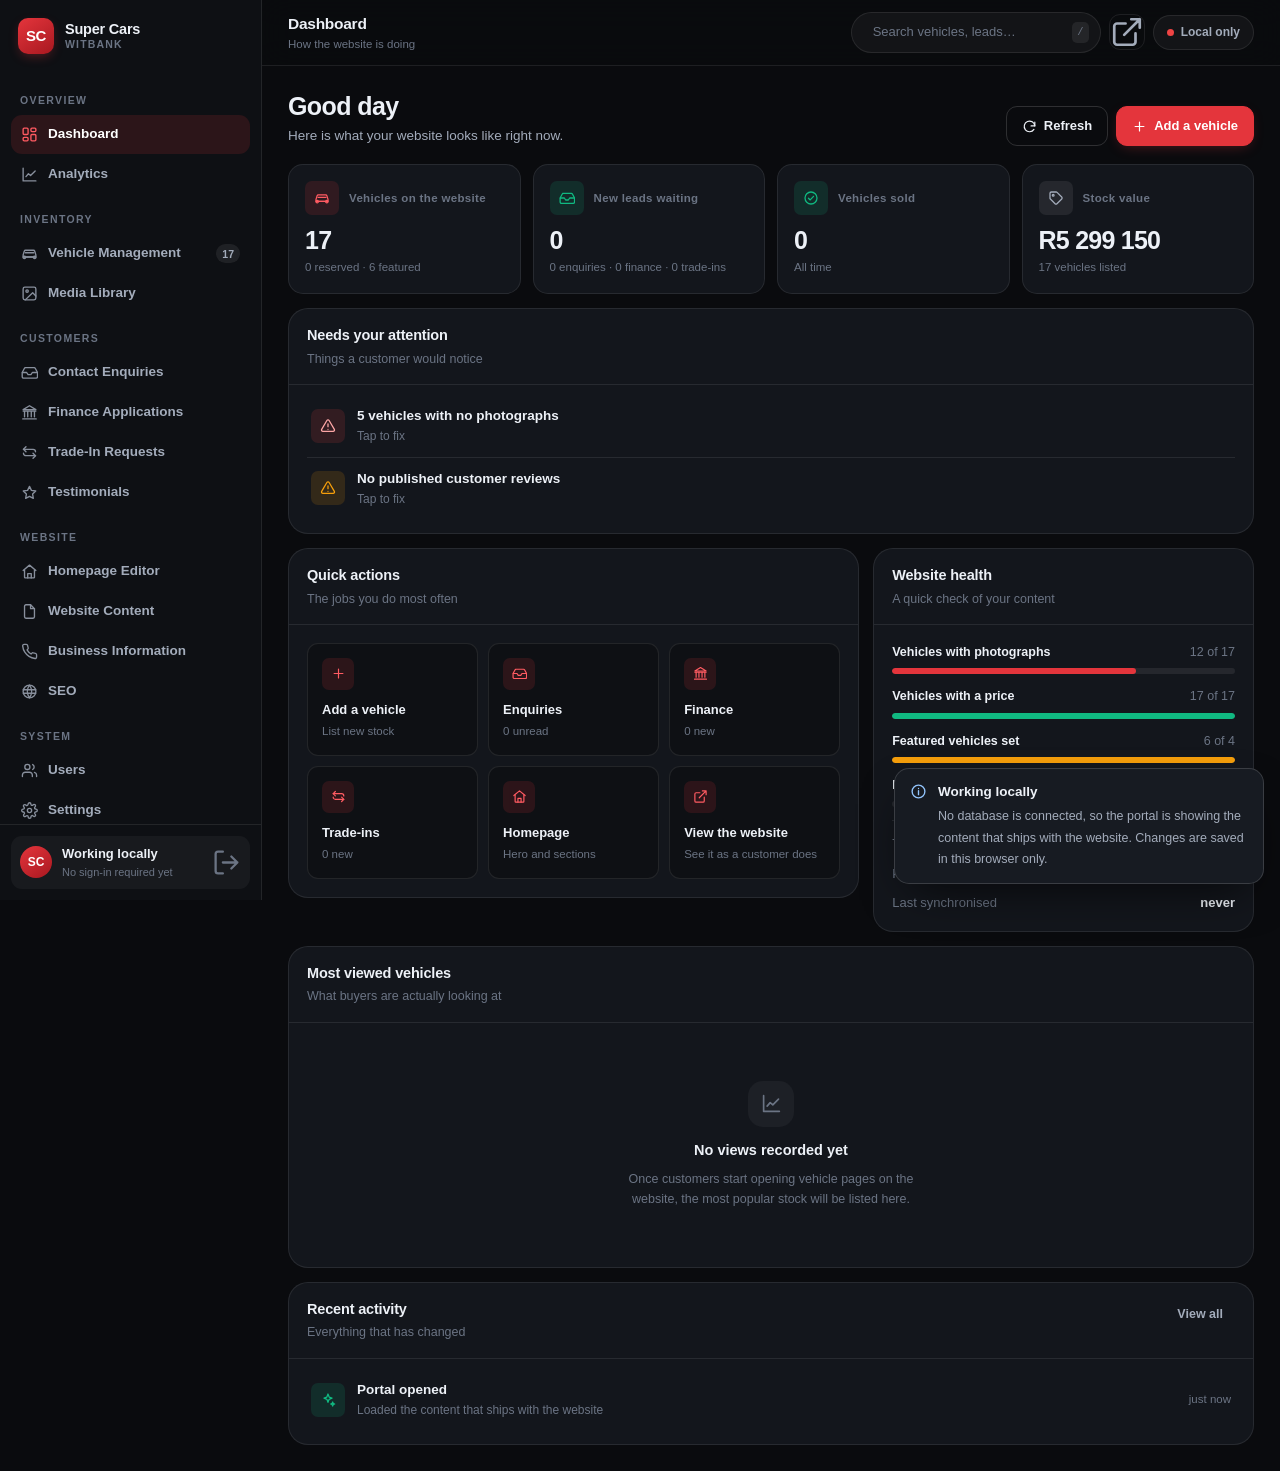
==== portal/index.html @ dea453cd "Super Cars Witbank website and CMS portal A public dealership website and the staff portal that driv" ====
<!DOCTYPE html>
<html lang="en-ZA">
<head>
<meta charset="utf-8">
<meta name="viewport" content="width=device-width,initial-scale=1,viewport-fit=cover">
<title>Super Cars Portal</title>
<meta name="robots" content="noindex,nofollow">
<meta name="theme-color" content="#0A0B0E">
<link rel="icon" href="data:image/svg+xml,%3Csvg xmlns='http://www.w3.org/2000/svg' viewBox='0 0 64 64'%3E%3Crect width='64' height='64' rx='14' fill='%23D42128'/%3E%3Ctext x='32' y='43' font-family='Helvetica,Arial' font-size='30' font-weight='800' fill='%23fff' text-anchor='middle'%3ESC%3C/text%3E%3C/svg%3E">
<style>
/* ==================================================================
   SUPER CARS WITBANK PORTAL
   Single file. No build step, no CDN, no framework.
   ================================================================== */
:root{
  --bg:#0A0B0E;
  --bg-2:#0E1014;
  --panel:#13161C;
  --panel-2:#171B22;
  --raise:rgba(255,255,255,.045);
  --raise-2:rgba(255,255,255,.075);
  --line:rgba(255,255,255,.085);
  --line-2:rgba(255,255,255,.15);

  --acc:#E4353C;
  --acc-2:#FF5B62;
  --acc-soft:rgba(228,53,60,.14);
  --acc-glow:rgba(228,53,60,.40);

  --ok:#10B981; --ok-soft:rgba(16,185,129,.14);
  --warn:#F59E0B; --warn-soft:rgba(245,158,11,.14);
  --dan:#EF4444; --dan-soft:rgba(239,68,68,.14);
  --info:#3B82F6; --info-soft:rgba(59,130,246,.14);
  --violet:#8B5CF6;

  --text:#EDF1F7;
  --text-2:#A3ACBB;
  --text-3:#6B7484;

  --r-xs:7px; --r-sm:11px; --r-md:15px; --r-lg:20px; --r-xl:26px; --r-pill:999px;

  --sh-1:0 1px 2px rgba(0,0,0,.4);
  --sh-2:0 6px 20px -6px rgba(0,0,0,.6);
  --sh-3:0 18px 48px -18px rgba(0,0,0,.78);
  --sh-4:0 40px 90px -40px rgba(0,0,0,.92);

  --sbw:262px;
  --tbh:66px;
  --ease:cubic-bezier(.22,.85,.28,1);
  --ease-out:cubic-bezier(.16,1,.3,1);
  --font:-apple-system,BlinkMacSystemFont,'Segoe UI',Inter,Roboto,Helvetica,Arial,sans-serif;
  --mono:ui-monospace,SFMono-Regular,'SF Mono',Menlo,monospace;
}

*,*::before,*::after{box-sizing:border-box}
html,body{height:100%}
body{
  margin:0;background:var(--bg);color:var(--text);
  font-family:var(--font);font-size:14px;line-height:1.55;
  -webkit-font-smoothing:antialiased;-moz-osx-font-smoothing:grayscale;
}
img,svg{display:block;max-width:100%}
button,input,select,textarea{font:inherit;color:inherit}
button{background:none;border:0;cursor:pointer;padding:0}
ul,ol{margin:0;padding:0;list-style:none}
h1,h2,h3,h4,p{margin:0}
a{color:inherit;text-decoration:none}
table{border-collapse:collapse;width:100%}
:focus-visible{outline:2px solid var(--acc);outline-offset:2px;border-radius:4px}
::selection{background:var(--acc);color:#fff}
::-webkit-scrollbar{width:10px;height:10px}
::-webkit-scrollbar-track{background:transparent}
::-webkit-scrollbar-thumb{background:rgba(255,255,255,.12);border-radius:6px;border:3px solid var(--bg)}
::-webkit-scrollbar-thumb:hover{background:rgba(255,255,255,.2)}
@media (prefers-reduced-motion:reduce){*,*::before,*::after{animation-duration:.01ms!important;transition-duration:.01ms!important}}

/* -------------------------------------------------------------- app -- */
#app{min-height:100dvh}

.sidebar{
  position:fixed;left:0;top:0;bottom:0;width:var(--sbw);z-index:60;
  background:var(--bg-2);border-right:1px solid var(--line);
  display:flex;flex-direction:column;
  transition:transform .28s var(--ease);
}
.sb-head{display:flex;align-items:center;gap:11px;padding:18px 18px 16px;flex-shrink:0}
.sb-mark{
  width:36px;height:36px;border-radius:10px;flex-shrink:0;
  background:linear-gradient(145deg,var(--acc),#A81820);color:#fff;
  display:grid;place-items:center;font-size:15px;font-weight:850;letter-spacing:-.03em;
  box-shadow:0 4px 12px -3px var(--acc-glow);
}
.sb-title{display:grid;line-height:1.2;min-width:0}
.sb-title b{font-size:14.5px;font-weight:780;letter-spacing:-.015em}
.sb-title span{font-size:10.5px;font-weight:650;letter-spacing:.11em;text-transform:uppercase;color:var(--text-3)}
.sb-nav{flex:1;overflow-y:auto;padding:6px 11px 14px}
.sb-group{
  font-size:10.5px;font-weight:750;letter-spacing:.13em;text-transform:uppercase;
  color:var(--text-3);padding:16px 9px 7px;
}
.sb-link{
  width:100%;display:flex;align-items:center;gap:10px;
  padding:9px 10px;border-radius:var(--r-sm);margin-bottom:1px;
  font-size:13.5px;font-weight:600;color:var(--text-2);text-align:left;
  transition:background .16s,color .16s;
}
.sb-link svg{width:17px;height:17px;flex-shrink:0;opacity:.82}
.sb-link span:first-of-type{flex:1;min-width:0;overflow:hidden;text-overflow:ellipsis;white-space:nowrap}
.sb-link:hover{background:var(--raise);color:var(--text)}
.sb-link.on{background:var(--acc-soft);color:#fff}
.sb-link.on svg{opacity:1;color:var(--acc-2)}
.sb-badge{
  min-width:19px;height:19px;padding:0 6px;border-radius:var(--r-pill);flex-shrink:0;
  background:var(--acc);color:#fff;font-size:10.5px;font-weight:750;
  display:grid;place-items:center;
}
.sb-badge.mut{background:var(--raise-2);color:var(--text-2)}
.sb-foot{padding:11px;border-top:1px solid var(--line);flex-shrink:0}
.sb-user{display:flex;align-items:center;gap:10px;padding:8px 9px;border-radius:var(--r-sm);background:var(--raise)}
.avatar{
  width:32px;height:32px;border-radius:var(--r-pill);flex-shrink:0;
  background:linear-gradient(145deg,var(--acc),#A81820);color:#fff;
  display:grid;place-items:center;font-size:12px;font-weight:750;
}
.sb-user b{display:block;font-size:13px;font-weight:700;overflow:hidden;text-overflow:ellipsis;white-space:nowrap}
.sb-user small{display:block;font-size:11px;color:var(--text-3);overflow:hidden;text-overflow:ellipsis;white-space:nowrap}
.sb-out{
  width:29px;height:29px;border-radius:var(--r-xs);flex-shrink:0;
  display:grid;place-items:center;color:var(--text-3);transition:background .16s,color .16s;
}
.sb-out:hover{background:var(--dan-soft);color:#FCA5A5}

.scrim{
  position:fixed;inset:0;z-index:55;background:rgba(0,0,0,.6);
  opacity:0;pointer-events:none;transition:opacity .26s var(--ease);
}
.scrim.on{opacity:1;pointer-events:auto}

.main{margin-left:var(--sbw);min-height:100dvh;display:flex;flex-direction:column}
.topbar{
  position:sticky;top:0;z-index:50;height:var(--tbh);flex-shrink:0;
  display:flex;align-items:center;gap:14px;padding:0 clamp(14px,2.4vw,26px);
  background:rgba(10,11,14,.82);backdrop-filter:saturate(180%) blur(16px);
  border-bottom:1px solid var(--line);
}
.burger{
  display:none;width:36px;height:36px;border-radius:var(--r-sm);
  border:1px solid var(--line-2);align-items:center;justify-content:center;flex-shrink:0;
}
.tb-title{min-width:0;flex:1}
.tb-title b{display:block;font-size:15.5px;font-weight:760;letter-spacing:-.017em;
  overflow:hidden;text-overflow:ellipsis;white-space:nowrap}
.tb-title small{display:block;font-size:11.5px;color:var(--text-3);
  overflow:hidden;text-overflow:ellipsis;white-space:nowrap}
.tb-right{display:flex;align-items:center;gap:8px;flex-shrink:0}
.tb-search{
  display:flex;align-items:center;gap:8px;padding:8px 11px;width:250px;
  border:1px solid var(--line);border-radius:var(--r-pill);background:var(--raise);
  transition:border-color .18s,background .18s;
}
.tb-search:focus-within{border-color:var(--acc);background:var(--panel)}
.tb-search input{border:0;outline:none;background:transparent;width:100%;font-size:13px;min-width:0}
.tb-search input::placeholder{color:var(--text-3)}
.tb-search kbd{
  font-family:var(--mono);font-size:10.5px;padding:2px 5px;border-radius:5px;
  background:var(--raise-2);color:var(--text-3);flex-shrink:0;
}
.icon-btn{
  position:relative;width:36px;height:36px;border-radius:var(--r-sm);flex-shrink:0;
  border:1px solid var(--line);display:grid;place-items:center;color:var(--text-2);
  transition:background .16s,border-color .16s,color .16s;
}
.icon-btn:hover{background:var(--raise);border-color:var(--line-2);color:var(--text)}
.icon-btn .dot{
  position:absolute;top:7px;right:7px;width:7px;height:7px;border-radius:50%;
  background:var(--acc);border:2px solid var(--bg);display:none;
}
.live{
  display:inline-flex;align-items:center;gap:7px;padding:7px 13px;border-radius:var(--r-pill);
  border:1px solid var(--line);background:var(--raise);font-size:12px;font-weight:650;
  color:var(--text-2);flex-shrink:0;transition:border-color .18s;
}
.live i{width:7px;height:7px;border-radius:50%;background:var(--ok);flex-shrink:0}
.live.syncing i{background:var(--warn);animation:blink 1.1s infinite}
.live.offline i{background:var(--dan)}
@keyframes blink{50%{opacity:.28}}

.view{flex:1;padding:clamp(16px,2.4vw,26px);max-width:1420px;width:100%}
.view.anim{animation:viewIn .34s var(--ease-out)}
@keyframes viewIn{from{opacity:0;transform:translateY(9px)}}

@media (max-width:1080px){ .tb-search{width:190px} }
@media (max-width:900px){
  .sidebar{transform:translateX(-100%);box-shadow:var(--sh-3)}
  .sidebar.on{transform:none}
  .main{margin-left:0}
  .burger{display:flex}
  .tb-search{display:none}
}
</style>
</head>
<body>

<style>
/* ------------------------------------------------------- components -- */
.page-head{display:flex;align-items:flex-end;justify-content:space-between;gap:18px;
  flex-wrap:wrap;margin-bottom:18px}
.page-head h2{font-size:clamp(19px,2.4vw,25px);font-weight:790;letter-spacing:-.024em;line-height:1.18}
.page-head p{font-size:13.5px;color:var(--text-2);margin-top:4px;max-width:70ch}
.sp{display:flex;align-items:center;gap:8px;flex-wrap:wrap}

.btn{
  display:inline-flex;align-items:center;justify-content:center;gap:7px;
  padding:9px 15px;border-radius:var(--r-sm);border:1px solid var(--line-2);
  font-size:13px;font-weight:680;white-space:nowrap;color:var(--text);
  transition:background .16s,border-color .16s,color .16s,transform .12s,box-shadow .16s;
}
.btn:active{transform:translateY(1px)}
.btn svg{width:15px;height:15px;flex-shrink:0}
.btn:hover{background:var(--raise);border-color:var(--line-2)}
.btn-pri{background:var(--acc);border-color:var(--acc);color:#fff;box-shadow:0 4px 14px -5px var(--acc-glow)}
.btn-pri:hover{background:#C82A31;border-color:#C82A31;box-shadow:0 7px 20px -6px var(--acc-glow)}
.btn-ok{background:var(--ok);border-color:var(--ok);color:#052E22}
.btn-ok:hover{background:#0EA271;border-color:#0EA271}
.btn-dan{background:var(--dan-soft);border-color:rgba(239,68,68,.32);color:#FCA5A5}
.btn-dan:hover{background:var(--dan);border-color:var(--dan);color:#fff}
.btn-ghost{border-color:transparent;color:var(--text-2)}
.btn-ghost:hover{background:var(--raise);color:var(--text)}
.btn-sm{padding:6px 11px;font-size:12.5px;border-radius:var(--r-xs)}
.btn-sm svg{width:13px;height:13px}
.btn-lg{padding:12px 20px;font-size:14px}
.btn-block{width:100%}
.btn:disabled,.btn[aria-busy="true"]{opacity:.5;pointer-events:none}
.btn .spin{width:13px;height:13px;border-radius:50%;flex-shrink:0;
  border:2px solid rgba(255,255,255,.3);border-top-color:currentColor;animation:spin .7s linear infinite}
@keyframes spin{to{transform:rotate(360deg)}}

.icon-act{
  width:31px;height:31px;border-radius:var(--r-xs);flex-shrink:0;
  display:grid;place-items:center;color:var(--text-3);
  transition:background .16s,color .16s;
}
.icon-act:hover{background:var(--raise-2);color:var(--text)}
.icon-act.dan:hover{background:var(--dan-soft);color:#FCA5A5}
.icon-act svg{width:15px;height:15px}

.card{background:var(--panel);border:1px solid var(--line);border-radius:var(--r-lg);overflow:hidden}
.card-h{display:flex;align-items:flex-start;justify-content:space-between;gap:14px;
  padding:15px 18px;border-bottom:1px solid var(--line)}
.card-h h3{font-size:14.5px;font-weight:740;letter-spacing:-.012em}
.card-h p{font-size:12.5px;color:var(--text-3);margin-top:3px}
.card-b{padding:18px}
.card-b.tight{padding:10px 18px 14px}
.card-b.flush{padding:0}

.grid{display:grid;gap:14px}
.stats{display:grid;grid-template-columns:repeat(auto-fit,minmax(212px,1fr));gap:12px}
.stat{background:var(--panel);border:1px solid var(--line);border-radius:var(--r-md);padding:16px}
.stat-top{display:flex;align-items:center;gap:10px;margin-bottom:11px}
.stat-ic{
  width:34px;height:34px;border-radius:var(--r-xs);flex-shrink:0;display:grid;place-items:center;
  background:var(--raise-2);color:var(--text-2);
}
.stat-ic.ok{background:var(--ok-soft);color:var(--ok)}
.stat-ic.warn{background:var(--warn-soft);color:var(--warn)}
.stat-ic.dan{background:var(--dan-soft);color:#FCA5A5}
.stat-ic.acc{background:var(--acc-soft);color:var(--acc-2)}
.stat-ic svg{width:16px;height:16px}
.stat-lab{font-size:11.5px;font-weight:680;color:var(--text-3);letter-spacing:.03em}
.stat-val{font-size:25px;font-weight:800;letter-spacing:-.03em;line-height:1.12}
.stat-sub{font-size:11.5px;color:var(--text-3);margin-top:5px}
.trend{display:inline-flex;align-items:center;gap:4px;font-weight:650}
.trend.up{color:var(--ok)} .trend.down{color:#FCA5A5}

.tabs{display:flex;gap:3px;padding:3px;border-radius:var(--r-sm);background:var(--raise);
  overflow-x:auto;scrollbar-width:none}
.tabs::-webkit-scrollbar{display:none}
.tab{padding:7px 13px;border-radius:var(--r-xs);font-size:12.5px;font-weight:650;
  color:var(--text-3);white-space:nowrap;transition:background .16s,color .16s}
.tab:hover{color:var(--text)}
.tab.on{background:var(--panel-2);color:var(--text);box-shadow:var(--sh-1)}
.tab .n{opacity:.6;margin-left:5px;font-size:11.5px}

.field{display:grid;gap:6px;min-width:0}
.field > label{font-size:12px;font-weight:700;color:var(--text-2);display:flex;gap:6px;align-items:baseline}
.field > label em{font-style:normal;font-size:11px;color:var(--text-3);font-weight:500}
.inp,.ta,.sel{
  width:100%;padding:9px 11px;border-radius:var(--r-sm);
  border:1px solid var(--line-2);background:var(--bg-2);color:var(--text);
  font-size:13.5px;transition:border-color .16s,box-shadow .16s,background .16s;
}
.inp:focus,.ta:focus,.sel:focus{outline:none;border-color:var(--acc);
  box-shadow:0 0 0 3px var(--acc-soft);background:var(--panel)}
.inp::placeholder,.ta::placeholder{color:var(--text-3)}
.inp.bad,.ta.bad,.sel.bad{border-color:var(--dan);box-shadow:0 0 0 3px var(--dan-soft)}
.ta{resize:vertical;min-height:88px;line-height:1.6}
.sel{
  appearance:none;cursor:pointer;padding-right:32px;
  background-image:url("data:image/svg+xml,%3Csvg xmlns='http://www.w3.org/2000/svg' viewBox='0 0 24 24' fill='none' stroke='%236B7484' stroke-width='2.2' stroke-linecap='round'%3E%3Cpath d='M6 9l6 6 6-6'/%3E%3C/svg%3E");
  background-repeat:no-repeat;background-position:right 11px center;background-size:14px;
}
.field .hint{font-size:11.5px;color:var(--text-3);line-height:1.5}
.field .err{font-size:11.5px;color:#FCA5A5;font-weight:600;display:none}
.field .err.on{display:block}
.f2{display:grid;grid-template-columns:1fr 1fr;gap:12px}
.f3{display:grid;grid-template-columns:repeat(3,1fr);gap:12px}
@media (max-width:620px){ .f2,.f3{grid-template-columns:1fr} }

.switch{display:flex;align-items:center;gap:11px;cursor:pointer;min-width:0}
.switch input{position:absolute;opacity:0;width:0;height:0}
.switch .track{
  width:38px;height:22px;border-radius:var(--r-pill);flex-shrink:0;position:relative;
  background:var(--raise-2);border:1px solid var(--line-2);transition:background .2s,border-color .2s;
}
.switch .track::after{
  content:'';position:absolute;left:2px;top:2px;width:16px;height:16px;border-radius:50%;
  background:var(--text-3);transition:transform .22s var(--ease),background .2s;
}
.switch input:checked + .track{background:var(--acc);border-color:var(--acc)}
.switch input:checked + .track::after{transform:translateX(16px);background:#fff}
.switch.ok input:checked + .track{background:var(--ok);border-color:var(--ok)}
.switch input:focus-visible + .track{outline:2px solid var(--acc);outline-offset:2px}
.switch b{display:block;font-size:13px;font-weight:660}
.switch small{display:block;font-size:11.5px;color:var(--text-3)}
.toggle-card{
  display:flex;align-items:center;gap:12px;padding:12px 14px;
  border:1px solid var(--line);border-radius:var(--r-sm);background:var(--bg-2);
}
.toggle-card > div{flex:1;min-width:0}

.li-ic{
  width:34px;height:34px;border-radius:var(--r-xs);flex-shrink:0;display:grid;place-items:center;
  background:var(--raise-2);color:var(--text-2);
}
.li-ic.acc{background:var(--acc-soft);color:var(--acc-2)}
.li-ic.ok{background:var(--ok-soft);color:var(--ok)}
.li-ic.warn{background:var(--warn-soft);color:var(--warn)}
.li-ic.dan{background:var(--dan-soft);color:#FCA5A5}
.li-ic svg{width:16px;height:16px}

.list-item{display:flex;align-items:center;gap:12px;padding:12px 0;border-bottom:1px solid var(--line)}
.list-item:last-child{border-bottom:0}
.li-b{flex:1;min-width:0}
.li-b b{display:block;font-size:13.5px;font-weight:680;overflow:hidden;text-overflow:ellipsis;white-space:nowrap}
.li-b small{display:block;font-size:12px;color:var(--text-3);overflow:hidden;text-overflow:ellipsis;white-space:nowrap}
.li-t{font-size:11.5px;color:var(--text-3);flex-shrink:0;white-space:nowrap}

.pill{
  display:inline-flex;align-items:center;gap:5px;padding:3px 9px;border-radius:var(--r-pill);
  font-size:11px;font-weight:700;background:var(--raise-2);color:var(--text-2);white-space:nowrap;
}
.pill svg{width:11px;height:11px}
.pill.ok{background:var(--ok-soft);color:var(--ok)}
.pill.warn{background:var(--warn-soft);color:var(--warn)}
.pill.dan{background:var(--dan-soft);color:#FCA5A5}
.pill.acc{background:var(--acc-soft);color:var(--acc-2)}
.pill.info{background:var(--info-soft);color:#93C5FD}

.tbl-wrap{overflow-x:auto}
.tbl{min-width:600px}
.tbl th{
  text-align:left;font-size:11px;font-weight:720;letter-spacing:.07em;text-transform:uppercase;
  color:var(--text-3);padding:10px 12px;border-bottom:1px solid var(--line);white-space:nowrap;
}
.tbl td{padding:11px 12px;border-bottom:1px solid var(--line);font-size:13px;vertical-align:middle}
.tbl tbody tr{transition:background .14s}
.tbl tbody tr:hover{background:var(--raise)}
.tbl tbody tr:last-child td{border-bottom:0}
.tbl .num{text-align:right;font-variant-numeric:tabular-nums}

.veh-row{display:flex;align-items:center;gap:11px;min-width:0}
.veh-thumb{
  width:56px;height:42px;border-radius:var(--r-xs);flex-shrink:0;object-fit:cover;
  background:var(--raise-2);
}
.veh-row b{display:block;font-size:13px;font-weight:680;overflow:hidden;text-overflow:ellipsis;white-space:nowrap}
.veh-row small{display:block;font-size:11.5px;color:var(--text-3);overflow:hidden;text-overflow:ellipsis;white-space:nowrap}

.qa-grid{display:grid;grid-template-columns:repeat(auto-fit,minmax(148px,1fr));gap:10px}
.qa{
  display:grid;gap:3px;padding:14px;border:1px solid var(--line);border-radius:var(--r-sm);
  background:var(--bg-2);text-align:left;transition:border-color .18s,background .18s,transform .18s;
}
.qa:hover{border-color:var(--acc);background:var(--panel-2);transform:translateY(-2px)}
.qa-ic{
  width:32px;height:32px;border-radius:var(--r-xs);display:grid;place-items:center;
  background:var(--acc-soft);color:var(--acc-2);margin-bottom:7px;
}
.qa-ic svg{width:15px;height:15px}
.qa b{font-size:13px;font-weight:690}
.qa small{font-size:11.5px;color:var(--text-3)}

.meter{height:6px;border-radius:3px;background:var(--raise-2);overflow:hidden}
.meter i{display:block;height:100%;border-radius:3px;background:var(--acc);width:0;
  transition:width .9s var(--ease-out)}
.meter.ok i{background:var(--ok)} .meter.warn i{background:var(--warn)}
.rank{display:grid;gap:13px}
.rank-row{display:grid;gap:6px}
.rank-top{display:flex;align-items:center;gap:9px;font-size:12.5px}
.rank-top b{flex:1;min-width:0;font-weight:650;overflow:hidden;text-overflow:ellipsis;white-space:nowrap}
.rank-top span{color:var(--text-3);flex-shrink:0}
.rank-n{
  width:19px;height:19px;border-radius:var(--r-xs);flex-shrink:0;display:grid;place-items:center;
  background:var(--raise-2);font-size:10.5px;font-weight:750;color:var(--text-2);
}
.kv{display:grid;gap:9px}
.kv-row{display:flex;justify-content:space-between;gap:12px;font-size:13px}
.kv-row span{color:var(--text-3)}
.kv-row b{font-weight:680;text-align:right}
.sep{height:1px;background:var(--line)}

.empty{display:grid;gap:9px;justify-items:center;text-align:center;padding:40px 20px}
.empty-ic{
  width:46px;height:46px;border-radius:var(--r-md);display:grid;place-items:center;
  background:var(--raise);color:var(--text-3);margin-bottom:3px;
}
.empty-ic svg{width:21px;height:21px}
.empty b{font-size:14.5px;font-weight:700}
.empty p{font-size:12.5px;color:var(--text-3);max-width:46ch}

.stars{display:inline-flex;gap:1px;color:#F5A623}
.stars .off{color:var(--line-2)}
.stars span{display:inline-flex}
.stars svg{width:100%;height:100%}

.note{
  display:flex;gap:10px;padding:12px 14px;border-radius:var(--r-sm);font-size:12.5px;line-height:1.55;
}
.note svg{width:16px;height:16px;flex-shrink:0;margin-top:1px}
.note.warn{background:var(--warn-soft);color:#FCD34D}
.note.dan{background:var(--dan-soft);color:#FCA5A5}
.note.ok{background:var(--ok-soft);color:#6EE7B7}
.note.info{background:var(--info-soft);color:#93C5FD}

/* ---------------------------------------------------------- uploader -- */
.upl{display:grid;gap:11px}
.upl-drop{
  border:2px dashed var(--line-2);border-radius:var(--r-md);padding:22px 16px;
  display:grid;gap:6px;justify-items:center;text-align:center;cursor:pointer;
  transition:border-color .2s,background .2s;
}
.upl-drop:hover,.upl-drop.over{border-color:var(--acc);background:var(--acc-soft)}
.upl-drop svg{width:24px;height:24px;color:var(--text-3)}
.upl-drop b{font-size:13px;font-weight:690}
.upl-drop span{font-size:11.5px;color:var(--text-3)}
.upl-grid{display:grid;grid-template-columns:repeat(auto-fill,minmax(104px,1fr));gap:9px}
.upl-item{
  position:relative;aspect-ratio:4/3;border-radius:var(--r-sm);overflow:hidden;
  background:var(--raise-2);border:1px solid var(--line);cursor:grab;
}
.upl-item.drag{opacity:.4}
.upl-item.over{border-color:var(--acc);box-shadow:0 0 0 2px var(--acc-soft)}
.upl-item img{width:100%;height:100%;object-fit:cover}
.upl-item .bar{
  position:absolute;left:0;right:0;top:0;display:flex;gap:4px;padding:5px;
  background:linear-gradient(rgba(0,0,0,.65),transparent);
}
.upl-item .bar button{
  width:22px;height:22px;border-radius:5px;background:rgba(0,0,0,.55);color:#fff;
  display:grid;place-items:center;transition:background .16s;
}
.upl-item .bar button:hover{background:var(--dan)}
.upl-item .bar svg{width:11px;height:11px}
.upl-item .main{
  position:absolute;bottom:5px;left:5px;padding:2px 7px;border-radius:var(--r-pill);
  background:var(--acc);color:#fff;font-size:9.5px;font-weight:750;letter-spacing:.03em;
}
.upl-item .busy{position:absolute;inset:0;display:grid;place-items:center;background:rgba(0,0,0,.5)}

/* ------------------------------------------------------------ modal -- */
#modalRoot .mod{
  position:fixed;inset:0;z-index:200;display:grid;place-items:center;padding:clamp(10px,3vw,28px);
  opacity:0;transition:opacity .22s var(--ease);
}
#modalRoot .mod.on{opacity:1}
.mod-scrim{position:absolute;inset:0;background:rgba(0,0,0,.68);backdrop-filter:blur(3px)}
.mod-box{
  position:relative;background:var(--panel);border:1px solid var(--line);border-radius:var(--r-lg);
  width:min(640px,100%);max-height:90dvh;display:flex;flex-direction:column;box-shadow:var(--sh-4);
  transform:translateY(12px) scale(.98);transition:transform .26s var(--ease-out);
}
.mod.on .mod-box{transform:none}
.mod-box.wide{width:min(920px,100%)}
.mod-h{display:flex;align-items:flex-start;justify-content:space-between;gap:14px;
  padding:17px 20px;border-bottom:1px solid var(--line);flex-shrink:0}
.mod-h h3{font-size:16px;font-weight:750;letter-spacing:-.015em}
.mod-h p{font-size:12.5px;color:var(--text-3);margin-top:3px}
.mod-b{padding:20px;overflow-y:auto;flex:1}
.mod-f{display:flex;justify-content:flex-end;gap:9px;padding:14px 20px;
  border-top:1px solid var(--line);flex-shrink:0;flex-wrap:wrap}

/* ----------------------------------------------------------- toasts -- */
#toasts{position:fixed;right:16px;bottom:16px;z-index:300;display:grid;gap:9px;
  max-width:min(370px,calc(100vw - 32px))}
.toast{
  display:flex;gap:11px;align-items:flex-start;padding:13px 15px;border-radius:var(--r-md);
  background:var(--panel-2);border:1px solid var(--line-2);box-shadow:var(--sh-3);
  animation:toastIn .3s var(--ease-out);
}
.toast.out{animation:toastOut .24s var(--ease) forwards}
@keyframes toastIn{from{opacity:0;transform:translateX(20px)}}
@keyframes toastOut{to{opacity:0;transform:translateX(14px)}}
.toast svg{width:17px;height:17px;flex-shrink:0;margin-top:1px}
.toast.ok svg{color:var(--ok)} .toast.err svg{color:#FCA5A5}
.toast.warn svg{color:var(--warn)} .toast.info svg{color:#93C5FD}
.toast b{display:block;font-size:13.5px;font-weight:700;margin-bottom:2px}
.toast span{font-size:12.5px;color:var(--text-2);line-height:1.5}

/* --------------------------------------------------------- lightbox -- */
#lightboxRoot .lb{
  position:fixed;inset:0;z-index:250;background:rgba(0,0,0,.94);display:grid;place-items:center;
  padding:clamp(12px,4vw,40px);opacity:0;transition:opacity .24s var(--ease);
}
#lightboxRoot .lb.on{opacity:1}
#lightboxRoot .lb img{max-width:100%;max-height:86vh;object-fit:contain;border-radius:var(--r-sm)}
#lightboxRoot .lb button{
  position:absolute;width:44px;height:44px;border-radius:var(--r-pill);
  background:rgba(255,255,255,.12);color:#fff;display:grid;place-items:center;transition:background .16s;
}
#lightboxRoot .lb button:hover{background:rgba(255,255,255,.26)}
#lightboxRoot .lb .x{top:20px;right:20px}
#lightboxRoot .lb .p{left:20px;top:50%;transform:translateY(-50%)}
#lightboxRoot .lb .n{right:20px;top:50%;transform:translateY(-50%)}
#lightboxRoot .lb svg{width:19px;height:19px}

/* -------------------------------------------------------- skeletons -- */
.sk{background:var(--raise-2);border-radius:var(--r-xs);position:relative;overflow:hidden}
.sk::after{content:'';position:absolute;inset:0;transform:translateX(-100%);
  background:linear-gradient(90deg,transparent,rgba(255,255,255,.07),transparent);
  animation:shim 1.4s infinite}
@keyframes shim{100%{transform:translateX(100%)}}
</style>

<!-- ============================== APP ============================= -->
<div id="app">
  <aside class="sidebar" id="sidebar">
    <div class="sb-head">
      <div class="sb-mark">SC</div>
      <div class="sb-title"><b>Super Cars</b><span>Witbank</span></div>
    </div>
    <nav class="sb-nav" id="sbNav" aria-label="Portal sections"></nav>
    <div class="sb-foot">
      <div class="sb-user">
        <div class="avatar" id="userAvatar">SC</div>
        <div style="min-width:0;flex:1">
          <b id="userName">Owner</b>
          <small id="userRole">Signed in</small>
        </div>
        <button class="sb-out" id="btnLogout" title="Sign out" aria-label="Sign out"></button>
      </div>
    </div>
  </aside>
  <div class="scrim" id="scrim"></div>

  <div class="main">
    <header class="topbar">
      <button class="burger" id="burger" aria-label="Open menu"></button>
      <div class="tb-title" id="tbTitle"><b>Dashboard</b><small>Overview</small></div>
      <div class="tb-right">
        <label class="tb-search">
          <span id="searchIcon" style="display:flex;color:var(--text-3);flex-shrink:0"></span>
          <input id="globalSearch" placeholder="Search vehicles, leads…" aria-label="Search">
          <kbd>/</kbd>
        </label>
        <button class="icon-btn" id="btnPreview" title="Open the live website" aria-label="Open the live website"></button>
        <button class="live" id="syncPill" title="Connection status"><i></i><span>Online</span></button>
      </div>
    </header>
    <main class="view" id="view"></main>
  </div>
</div>

<div id="toasts"></div>
<div id="modalRoot"></div>
<div id="lightboxRoot"></div>

<!-- The content that ships with the website, one directory up. The portal reads
     it when there is no database yet, so it opens with the real stock rather
     than empty. Once Supabase is connected the database wins and this is
     ignored. -->
<script src="../js/fallback.js"></script>

<script>
/* ==================================================================
   SUPER CARS WITBANK  ·  PORTAL
   Single file admin. Vanilla JS, no build step, no CDN.

   Layer map
   ---------
   1. ICON      SVG registry
   2. U         formatting, dom helpers, ids, guards
   3. Cloud     Supabase over plain fetch: auth, tables, storage, queue
   4. Store     typed collections, settings documents, change events
   5. UI        toasts, modal, confirm, lightbox, uploader, sortable
   6. H         shared view helpers
   7. Modules   one object per portal page, self registering
   8. Router    hash routing, sidebar, page transitions
   9. Shell     login, chrome, boot

   Every module here manages something that exists on the website, and
   every editable thing on the website is managed by a module here.
   ================================================================== */
(function(){
'use strict';

/* ==================================================================
   1. ICONS
   ================================================================== */
const ICON = (()=>{
  const s = p => `<svg viewBox="0 0 24 24" fill="none" stroke="currentColor" stroke-width="1.9" stroke-linecap="round" stroke-linejoin="round">${p}</svg>`;
  return {
    dash:s('<rect x="3" y="3" width="7" height="9" rx="1.5"/><rect x="14" y="3" width="7" height="5" rx="1.5"/><rect x="14" y="12" width="7" height="9" rx="1.5"/><rect x="3" y="16" width="7" height="5" rx="1.5"/>'),
    car:s('<path d="M5 17h14M6.5 17a1.8 1.8 0 11-3.5 0 1.8 1.8 0 013.5 0zM21 17a1.8 1.8 0 11-3.5 0 1.8 1.8 0 013.5 0z"/><path d="M3 14l1.6-5.2A2 2 0 016.5 7.4h11a2 2 0 011.9 1.4L21 14v3H3v-3z"/><path d="M6 11h12"/>'),
    home:s('<path d="M3 10.5L12 3l9 7.5"/><path d="M5 9.6V20a1 1 0 001 1h12a1 1 0 001-1V9.6"/><path d="M9.5 21v-6h5v6"/>'),
    image:s('<rect x="3" y="3" width="18" height="18" rx="2.5"/><circle cx="8.6" cy="8.6" r="1.7"/><path d="M21 15.5L16.5 11 6 21"/>'),
    star:s('<path d="M12 3.4l2.7 5.6 6.1.9-4.4 4.3 1 6.1-5.4-2.9-5.4 2.9 1-6.1L3.2 9.9l6.1-.9L12 3.4z"/>'),
    starFill:'<svg viewBox="0 0 24 24" fill="currentColor"><path d="M12 3.4l2.7 5.6 6.1.9-4.4 4.3 1 6.1-5.4-2.9-5.4 2.9 1-6.1L3.2 9.9l6.1-.9L12 3.4z"/></svg>',
    tag:s('<path d="M20.6 13.4l-7.2 7.2a2 2 0 01-2.8 0l-7-7A2 2 0 013 12.2V5a2 2 0 012-2h7.2a2 2 0 011.4.6l7 7a2 2 0 010 2.8z"/><circle cx="7.8" cy="7.8" r="1.3"/>'),
    phone:s('<path d="M22 16.9v3a2 2 0 01-2.2 2 19.5 19.5 0 01-8.5-3 19.2 19.2 0 01-5.9-5.9 19.5 19.5 0 01-3-8.6A2 2 0 014.4 2h3a2 2 0 012 1.7c.1 1 .4 1.9.7 2.8a2 2 0 01-.5 2.1L8.5 9.8a15.7 15.7 0 005.7 5.7l1.2-1.2a2 2 0 012.1-.4c.9.3 1.8.6 2.8.7a2 2 0 011.7 2z"/>'),
    inbox:s('<path d="M22 12h-6l-2 3h-4l-2-3H2"/><path d="M5.5 5.2h13a2 2 0 011.8 1.1l3 5.7V18a2 2 0 01-2 2H3.7a2 2 0 01-2-2v-6l3-5.7a2 2 0 011.8-1.1z"/>'),
    cog:s('<circle cx="12" cy="12" r="3"/><path d="M19.4 15a1.6 1.6 0 00.3 1.8l.1.1a2 2 0 11-2.8 2.8l-.1-.1a1.6 1.6 0 00-1.8-.3 1.6 1.6 0 00-1 1.5V21a2 2 0 11-4 0v-.1a1.6 1.6 0 00-1-1.5 1.6 1.6 0 00-1.8.3l-.1.1a2 2 0 11-2.8-2.8l.1-.1a1.6 1.6 0 00.3-1.8 1.6 1.6 0 00-1.5-1H3a2 2 0 110-4h.1a1.6 1.6 0 001.5-1 1.6 1.6 0 00-.3-1.8l-.1-.1a2 2 0 112.8-2.8l.1.1a1.6 1.6 0 001.8.3H9a1.6 1.6 0 001-1.5V3a2 2 0 114 0v.1a1.6 1.6 0 001 1.5 1.6 1.6 0 001.8-.3l.1-.1a2 2 0 112.8 2.8l-.1.1a1.6 1.6 0 00-.3 1.8V9a1.6 1.6 0 001.5 1H21a2 2 0 110 4h-.1a1.6 1.6 0 00-1.5 1z"/>'),
    plus:s('<path d="M12 5v14M5 12h14"/>'),
    edit:s('<path d="M11 4H4a2 2 0 00-2 2v14a2 2 0 002 2h14a2 2 0 002-2v-7"/><path d="M18.5 2.5a2.1 2.1 0 013 3L12 15l-4 1 1-4 9.5-9.5z"/>'),
    trash:s('<path d="M3.5 6h17M8.5 6V4.5a1.5 1.5 0 011.5-1.5h4a1.5 1.5 0 011.5 1.5V6M18.5 6l-.8 13.1a2 2 0 01-2 1.9H8.3a2 2 0 01-2-1.9L5.5 6"/><path d="M10 11v5M14 11v5"/>'),
    copy:s('<rect x="8.5" y="8.5" width="12" height="12" rx="2"/><path d="M15.5 5.5V4.5a2 2 0 00-2-2h-8a2 2 0 00-2 2v8a2 2 0 002 2h1"/>'),
    check:s('<path d="M4.5 12.5l5 5 10-11"/>'),
    checkCircle:s('<circle cx="12" cy="12" r="9"/><path d="M8.2 12.3l2.6 2.6 5-5.4"/>'),
    x:s('<path d="M5.5 5.5l13 13M18.5 5.5l-13 13"/>'),
    search:s('<circle cx="11" cy="11" r="7"/><path d="M20 20l-3.6-3.6"/>'),
    download:s('<path d="M21 15v3.5a2 2 0 01-2 2H5a2 2 0 01-2-2V15"/><path d="M7.5 11L12 15.5 16.5 11M12 3.5v12"/>'),
    upload:s('<path d="M21 15v3.5a2 2 0 01-2 2H5a2 2 0 01-2-2V15"/><path d="M7.5 8.5L12 4l4.5 4.5M12 4v12"/>'),
    refresh:s('<path d="M20.5 11a8.5 8.5 0 10-1.4 5.6"/><path d="M20.5 5v6h-6"/>'),
    db:s('<ellipse cx="12" cy="5.5" rx="8" ry="3"/><path d="M4 5.5v13c0 1.7 3.6 3 8 3s8-1.3 8-3v-13"/><path d="M4 12c0 1.7 3.6 3 8 3s8-1.3 8-3"/>'),
    shield:s('<path d="M12 22s8-4 8-10V5.5l-8-3-8 3V12c0 6 8 10 8 10z"/><path d="M9 12l2 2 4-4"/>'),
    users:s('<path d="M16 20.5v-2a4 4 0 00-4-4H6a4 4 0 00-4 4v2"/><circle cx="9" cy="7" r="3.6"/><path d="M22 20.5v-2a4 4 0 00-3-3.9"/><path d="M16.5 3.6a4 4 0 010 7"/>'),
    globe:s('<circle cx="12" cy="12" r="9"/><path d="M3.2 9.5h17.6M3.2 14.5h17.6"/><path d="M12 3a15 15 0 010 18 15 15 0 010-18z"/>'),
    activity:s('<path d="M22 12h-4l-3 8-6-16-3 8H2"/>'),
    chart:s('<path d="M3 3v18h18"/><path d="M7 15l3.5-4 3 2.5L20 7"/>'),
    sparkles:s('<path d="M12 3l1.7 4.6L18 9.3l-4.3 1.7L12 15.6l-1.7-4.6L6 9.3l4.3-1.7L12 3z"/><path d="M19 15l.8 2.2L22 18l-2.2.8L19 21l-.8-2.2L16 18l2.2-.8L19 15z"/>'),
    warn:s('<path d="M10.3 3.7L2.5 17a2 2 0 001.7 3h15.6a2 2 0 001.7-3L13.7 3.7a2 2 0 00-3.4 0z"/><path d="M12 9v4M12 17h.01"/>'),
    info:s('<circle cx="12" cy="12" r="9"/><path d="M12 11v5.5M12 7.8h.01"/>'),
    doc:s('<path d="M13.5 2.5H7a2 2 0 00-2 2v15a2 2 0 002 2h10a2 2 0 002-2V8l-5.5-5.5z"/><path d="M13.5 2.5V8H19"/>'),
    swap:s('<path d="M7 4L3.5 7.5 7 11"/><path d="M3.5 7.5H17a3.5 3.5 0 013.5 3.5"/><path d="M17 20l3.5-3.5L17 13"/><path d="M20.5 16.5H7A3.5 3.5 0 013.5 13"/>'),
    bank:s('<path d="M3 10h18M5 10v8M9.5 10v8M14.5 10v8M19 10v8M2.5 21h19M12 2.5L21 8H3l9-5.5z"/>'),
    logout:s('<path d="M9 21H5a2 2 0 01-2-2V5a2 2 0 012-2h4M16 17l5-5-5-5M21 12H9"/>'),
    menu:s('<path d="M3.5 12h17M3.5 6.5h17M3.5 17.5h17"/>'),
    ext:s('<path d="M15 3h6v6M10 14L21 3M18 13v6a2 2 0 01-2 2H5a2 2 0 01-2-2V8a2 2 0 012-2h6"/>'),
    chevL:s('<path d="M15 5.5L8.5 12l6.5 6.5"/>'),
    chevR:s('<path d="M9 5.5l6.5 6.5L9 18.5"/>'),
    chevD:s('<path d="M5.5 9l6.5 6.5L18.5 9"/>'),
    grip:s('<circle cx="9" cy="6" r="1.4" fill="currentColor"/><circle cx="15" cy="6" r="1.4" fill="currentColor"/><circle cx="9" cy="12" r="1.4" fill="currentColor"/><circle cx="15" cy="12" r="1.4" fill="currentColor"/><circle cx="9" cy="18" r="1.4" fill="currentColor"/><circle cx="15" cy="18" r="1.4" fill="currentColor"/>'),
    eye:s('<path d="M2 12s3.6-7 10-7 10 7 10 7-3.6 7-10 7-10-7-10-7z"/><circle cx="12" cy="12" r="3.2"/>'),
    archive:s('<rect x="2.5" y="4" width="19" height="4.5" rx="1.5"/><path d="M4.5 8.5V19a2 2 0 002 2h11a2 2 0 002-2V8.5"/><path d="M10 12.5h4"/>'),
    key:s('<circle cx="7.5" cy="15.5" r="4"/><path d="M10.5 12.5L20 3M17 6l2.5 2.5M14.5 8.5L17 11"/>'),
    clock:s('<circle cx="12" cy="12" r="9"/><path d="M12 7v5.2l3.2 2"/>'),
    mail:s('<rect x="2.5" y="4.5" width="19" height="15" rx="2.5"/><path d="M3 7l9 6 9-6"/>'),
    calc:s('<rect x="4" y="2.5" width="16" height="19" rx="2.5"/><path d="M8 6.5h8M8 11h.01M12 11h.01M16 11h.01M8 14.5h.01M12 14.5h.01M16 14.5h.01M8 18h4M16 18h.01"/>')
  };
})();

/* ==================================================================
   2. UTILITIES
   ================================================================== */
const U = {
  id:(p='id')=>p+'_'+Date.now().toString(36)+Math.random().toString(36).slice(2,7),
  esc:v=>String(v==null?'':v).replace(/[&<>"']/g,c=>({'&':'&amp;','<':'&lt;','>':'&gt;','"':'&quot;',"'":'&#39;'}[c])),
  /* R209 950, the way a price is written on a windscreen here.
     Grouped by hand, because en-ZA gives a comma in some engines and a
     non-breaking space in others, and a price must look the same everywhere. */
  group(n){
    const v = Math.round(Math.abs(Number(n)||0));
    return (Number(n) < 0 ? '-' : '') + String(v).replace(/\B(?=(\d{3})+(?!\d))/g,' ');
  },
  money(n){ return 'R'+U.group(n); },
  num(n){ return U.group(n); },
  km(n){ return U.num(n)+' km'; },
  date(ts){
    if(!ts) return '';
    const d = new Date(ts);
    return isNaN(d) ? '' : d.toLocaleDateString('en-ZA',{day:'2-digit',month:'short',year:'numeric'});
  },
  dateTime(ts){
    if(!ts) return '';
    const d = new Date(ts);
    if(isNaN(d)) return '';
    return d.toLocaleDateString('en-ZA',{day:'2-digit',month:'short'})+' at '+
           d.toLocaleTimeString('en-ZA',{hour:'2-digit',minute:'2-digit'});
  },
  ago(ts){
    if(!ts) return 'never';
    const s = Math.floor((Date.now()-new Date(ts).getTime())/1000);
    if(s < 0)     return 'just now';
    if(s < 60)    return 'just now';
    if(s < 3600)  return Math.floor(s/60)+' min ago';
    if(s < 86400) return Math.floor(s/3600)+' hr ago';
    if(s < 604800)return Math.floor(s/86400)+' days ago';
    return U.date(ts);
  },
  dateInput(ts){
    if(!ts) return '';
    const d = new Date(ts);
    if(isNaN(d)) return '';
    const p = n=>String(n).padStart(2,'0');
    return d.getFullYear()+'-'+p(d.getMonth()+1)+'-'+p(d.getDate());
  },
  initials(name){
    return String(name||'?').trim().split(/\s+/).slice(0,2)
      .map(w=>w[0]||'').join('').toUpperCase() || '?';
  },
  slug(s){
    return String(s||'').toLowerCase().normalize('NFD').replace(/[\u0300-\u036f]/g,'')
      .replace(/[^a-z0-9]+/g,'-').replace(/^-+|-+$/g,'').slice(0,80);
  },
  telHref(raw){
    const d = String(raw||'').replace(/[^0-9]/g,'');
    if(!d) return '';
    if(d.indexOf('27')===0) return '+'+d;
    if(d.charAt(0)==='0')   return '+27'+d.slice(1);
    return '+'+d;
  },
  waNumber(raw){
    const d = String(raw||'').replace(/[^0-9]/g,'');
    if(!d) return '';
    if(d.indexOf('27')===0) return d;
    if(d.charAt(0)==='0')   return '27'+d.slice(1);
    return d;
  },
  /* Wraps a handler so a second call is ignored while the first is still
     running. Delegated handlers cannot be disabled the way a single button
     can, and each of these writes to or destroys a record, so a double tap
     must not run it twice. */
  guard(fn){
    let busy = false;
    return async function(){
      if(busy) return;
      busy = true;
      try{ return await fn.apply(this,arguments); }
      finally{ busy = false; }
    };
  },
  debounce(fn,ms=220){
    let t;
    return function(){ const a=arguments,c=this; clearTimeout(t); t=setTimeout(()=>fn.apply(c,a),ms); };
  },
  clamp:(n,a,b)=>Math.min(b,Math.max(a,n)),
  el(sel,root){ return (root||document).querySelector(sel); },
  els(sel,root){ return Array.prototype.slice.call((root||document).querySelectorAll(sel)); },
  on(root,ev,sel,fn){
    root.addEventListener(ev,e=>{
      const t = e.target.closest(sel);
      if(t && root.contains(t)) fn(e,t);
    });
  },
  csv(rows){
    return rows.map(r=>r.map(c=>{
      const v = c==null ? '' : String(c);
      return /[",\n\r]/.test(v) ? '"'+v.replace(/"/g,'""')+'"' : v;
    }).join(',')).join('\r\n');
  },
  /* Minimal CSV reader: handles quoted fields and embedded commas, which is
     all a spreadsheet export produces. */
  parseCsv(text){
    const rows = [];
    let row = [], cell = '', q = false;
    const src = String(text||'').replace(/\r\n/g,'\n').replace(/\r/g,'\n');
    for(let i=0;i<src.length;i++){
      const c = src[i];
      if(q){
        if(c === '"'){
          if(src[i+1] === '"'){ cell += '"'; i++; }
          else q = false;
        }else cell += c;
      }else{
        if(c === '"') q = true;
        else if(c === ','){ row.push(cell); cell = ''; }
        else if(c === '\n'){ row.push(cell); rows.push(row); row = []; cell = ''; }
        else cell += c;
      }
    }
    if(cell !== '' || row.length){ row.push(cell); rows.push(row); }
    return rows.filter(r=>r.length && r.some(c=>String(c).trim() !== ''));
  },
  save(filename,text,mime='text/plain'){
    const blob = new Blob([text],{type:mime+';charset=utf-8'});
    const url = URL.createObjectURL(blob);
    const a = document.createElement('a');
    a.href = url; a.download = filename;
    document.body.appendChild(a); a.click();
    setTimeout(()=>{ URL.revokeObjectURL(url); a.remove(); },400);
  },
  /* Resizes and re-encodes an image in the browser. A 4 MB photo from a
     phone becomes a ~200 KB upload, which matters on a dealership's
     connection and on the storage bill. */
  /* watermark: the text to burn into the bottom right corner. Vehicle photos
     get one so a picture lifted from the site still says where it came from.
     It is drawn once, here, before upload -- the stored file carries it. */
  readImage(file,maxW=1600,quality=.82,watermark=''){
    return new Promise((resolve,reject)=>{
      if(!file || !/^image\//.test(file.type)) return reject(new Error('That is not an image file'));
      const fr = new FileReader();
      fr.onerror = ()=>reject(new Error('Could not read that file'));
      fr.onload = ()=>{
        const img = new Image();
        img.onerror = ()=>reject(new Error('Could not read that picture'));
        img.onload = ()=>{
          try{
            const scale = Math.min(1, maxW/img.width);
            const c = document.createElement('canvas');
            c.width  = Math.round(img.width*scale);
            c.height = Math.round(img.height*scale);
            const ctx = c.getContext('2d');
            ctx.drawImage(img,0,0,c.width,c.height);
            if(watermark) U.stamp(ctx,c.width,c.height,watermark);
            resolve({ dataUrl:c.toDataURL('image/jpeg',quality), width:c.width, height:c.height });
          }catch(err){ resolve({ dataUrl:fr.result, width:0, height:0 }); }
        };
        img.src = fr.result;
      };
      fr.readAsDataURL(file);
    });
  },
  /* Draws the dealership's name into the bottom right of a canvas. Sized as a
     fraction of the image so it looks the same on a wide shot and a close up,
     and given a soft shadow so it stays readable on both a white bonnet and a
     dark tyre. */
  stamp(ctx,w,h,text){
    const size = Math.max(13, Math.round(w * 0.028));
    const pad  = Math.round(size * 0.85);
    ctx.save();
    ctx.font = '600 '+size+'px -apple-system,Segoe UI,Helvetica,Arial,sans-serif';
    ctx.textAlign = 'right';
    ctx.textBaseline = 'bottom';
    ctx.shadowColor = 'rgba(0,0,0,.55)';
    ctx.shadowBlur = Math.round(size*0.45);
    ctx.shadowOffsetY = 1;
    ctx.fillStyle = 'rgba(255,255,255,.82)';
    ctx.fillText(text, w - pad, h - pad);
    ctx.restore();
  },
  stars(n,size=13){
    let out = '';
    for(let i=1;i<=5;i++){
      out += `<span class="${i<=n?'':'off'}" style="width:${size}px;height:${size}px">${ICON.starFill}</span>`;
    }
    return `<span class="stars">${out}</span>`;
  }
};

/* ==================================================================
   3. CLOUD  -  Supabase over plain fetch
   No SDK and no CDN, so the portal stays one file that works offline.
   Uses the PostgREST, Auth and Storage REST endpoints directly.

   Writes go to memory first, then to Supabase through a retry queue, so a
   dropped signal at the dealership never loses a change. Reads are cached
   in localStorage so the portal opens with yesterday's data rather than a
   blank screen when the connection is down.
   ================================================================== */

/* >>> POINT THIS AT YOUR SUPABASE PROJECT <<<
   Both values belong in this file. The publishable key is designed to sit
   in client code and is useless without an account listed in portal_users.
   A service_role key must NEVER appear here. */
const PROJECT = {
  url:'https://YOUR-PROJECT.supabase.co',
  key:'YOUR-PUBLISHABLE-KEY'
};

const WEBSITE_URL = '../index.html';

/* There is no sign-in screen yet, so the portal grants itself full access
   locally. This changes nothing about what the DATABASE allows: row level
   security still refuses every write from an account that is not on the staff
   list. It only decides which pages this browser will draw. */
const LOCAL_ROLE = 'admin';

const ISO = ts => new Date(ts || Date.now()).toISOString();
const MS  = v  => v ? new Date(v).getTime() : null;
const nul = v  => (v === '' || v === undefined) ? null : v;

/* Column mapping between portal records and database rows. One place, so a
   schema change is one edit rather than a hunt through every module. */
const MAP = {
  vehicles:{
    table:'vehicles', bucket:'vehicle-images',
    to:(v,i)=>({
      id:v.id, stock:v.stock||'', vin:v.vin||'',
      make:v.make||'', model:v.model||'', variant:v.variant||'',
      year:nul(Number(v.year)||null), mileage:Number(v.mileage)||0,
      transmission:v.transmission||'', fuel:v.fuel||'', body:v.body||'',
      colour:v.colour||'', engine:v.engine||'',
      power_kw:nul(Number(v.powerKw)||null), seats:nul(Number(v.seats)||null),
      fuel_use:nul(Number(v.fuelUse)||null), co2:nul(Number(v.co2)||null),
      zero_to_hundred:nul(Number(v.zeroTo100)||null), doors:nul(Number(v.doors)||null),
      price:Number(v.price)||0, price_badge:v.priceBadge||'',
      cost_price:Number(v.costPrice)||0, installment:Number(v.installment)||0,
      finance_eligible:v.financeEligible !== false,
      description:v.description||'', features:v.features||[], images:v.images||[],
      video:v.video||'', service_history:v.serviceHistory||'',
      condition:v.condition||'', notes:v.notes||'',
      status:v.status||'available',
      featured:!!v.featured, promoted:!!v.promoted, reserved:!!v.reserved,
      sold:!!v.sold, archived:!!v.archived,
      autotrader_id:v.autotraderId||'', carsza_id:v.carszaId||'',
      slug:v.slug||'', meta_title:v.metaTitle||'', meta_description:v.metaDescription||'',
      views:Number(v.views)||0, sort_order:i||0,
      created_at:ISO(v.createdAt), updated_at:ISO(v.updatedAt)
    }),
    from:r=>({
      id:r.id, stock:r.stock||'', vin:r.vin||'',
      make:r.make||'', model:r.model||'', variant:r.variant||'',
      year:r.year, mileage:r.mileage||0,
      transmission:r.transmission||'', fuel:r.fuel||'', body:r.body||'',
      colour:r.colour||'', engine:r.engine||'',
      powerKw:r.power_kw, seats:r.seats, fuelUse:r.fuel_use, co2:r.co2,
      zeroTo100:r.zero_to_hundred, doors:r.doors,
      price:Number(r.price)||0, priceBadge:r.price_badge||'',
      costPrice:Number(r.cost_price)||0, installment:Number(r.installment)||0,
      financeEligible:r.finance_eligible !== false,
      description:r.description||'',
      features:Array.isArray(r.features)?r.features:[],
      images:Array.isArray(r.images)?r.images:[],
      video:r.video||'', serviceHistory:r.service_history||'',
      condition:r.condition||'', notes:r.notes||'',
      status:r.status||'available',
      featured:!!r.featured, promoted:!!r.promoted, reserved:!!r.reserved,
      sold:!!r.sold, archived:!!r.archived,
      autotraderId:r.autotrader_id||'', carszaId:r.carsza_id||'',
      slug:r.slug||'', metaTitle:r.meta_title||'', metaDescription:r.meta_description||'',
      views:r.views||0, sortOrder:r.sort_order||0,
      createdAt:MS(r.created_at), updatedAt:MS(r.updated_at)
    })
  },
  testimonials:{
    table:'testimonials', bucket:'branding',
    to:(t,i)=>({
      id:t.id, name:t.name||'', vehicle:t.vehicle||'', location:t.location||'',
      rating:Number(t.rating)||5, review:t.review||'', photo:t.photo||'',
      source:t.source||'Direct', featured:!!t.featured,
      published:t.published !== false, archived:!!t.archived, sort_order:i||0,
      created_at:ISO(t.createdAt), updated_at:ISO(t.updatedAt)
    }),
    from:r=>({
      id:r.id, name:r.name||'', vehicle:r.vehicle||'', location:r.location||'',
      rating:r.rating||5, review:r.review||'', photo:r.photo||'',
      source:r.source||'Direct', featured:!!r.featured,
      published:r.published !== false, archived:!!r.archived,
      createdAt:MS(r.created_at), updatedAt:MS(r.updated_at)
    })
  },
  enquiries:{
    table:'enquiries',
    to:e=>({
      id:e.id, name:e.name||'', phone:e.phone||'', email:e.email||'',
      vehicle:e.vehicle||'', vehicle_id:e.vehicleId||'',
      kind:e.kind||'general', source:e.source||'Website',
      message:e.message||'', status:e.status||'unread',
      notes:e.notes||'', archived:!!e.archived,
      created_at:ISO(e.createdAt), updated_at:ISO(e.updatedAt)
    }),
    from:r=>({
      id:r.id, name:r.name||'', phone:r.phone||'', email:r.email||'',
      vehicle:r.vehicle||'', vehicleId:r.vehicle_id||'',
      kind:r.kind||'general', source:r.source||'Website',
      message:r.message||'', status:r.status||'unread',
      notes:r.notes||'', archived:!!r.archived,
      createdAt:MS(r.created_at), updatedAt:MS(r.updated_at)
    })
  },
  /* Named financeApps, not finance: the `finance` key is taken by the
     finance SETTINGS document, and both live on the same Store object. */
  financeApps:{
    table:'finance_applications',
    to:f=>({
      id:f.id, name:f.name||'', phone:f.phone||'', email:f.email||'',
      id_number:f.idNumber||'', vehicle:f.vehicle||'', vehicle_id:f.vehicleId||'',
      employment:f.employment||'', employer:f.employer||'',
      income:Number(f.income)||0, deposit:Number(f.deposit)||0,
      monthly_budget:Number(f.monthlyBudget)||0, term_months:Number(f.termMonths)||72,
      message:f.message||'', status:f.status||'new',
      notes:f.notes||'', archived:!!f.archived,
      created_at:ISO(f.createdAt), updated_at:ISO(f.updatedAt)
    }),
    from:r=>({
      id:r.id, name:r.name||'', phone:r.phone||'', email:r.email||'',
      idNumber:r.id_number||'', vehicle:r.vehicle||'', vehicleId:r.vehicle_id||'',
      employment:r.employment||'', employer:r.employer||'',
      income:Number(r.income)||0, deposit:Number(r.deposit)||0,
      monthlyBudget:Number(r.monthly_budget)||0, termMonths:r.term_months||72,
      message:r.message||'', status:r.status||'new',
      notes:r.notes||'', archived:!!r.archived,
      createdAt:MS(r.created_at), updatedAt:MS(r.updated_at)
    })
  },
  tradeins:{
    table:'tradein_requests', bucket:'tradein',
    to:t=>({
      id:t.id, name:t.name||'', phone:t.phone||'', email:t.email||'',
      make:t.make||'', model:t.model||'', variant:t.variant||'',
      year:nul(Number(t.year)||null), mileage:Number(t.mileage)||0,
      transmission:t.transmission||'', fuel:t.fuel||'', condition:t.condition||'',
      has_finance:!!t.hasFinance, expected:Number(t.expected)||0,
      message:t.message||'', images:t.images||[],
      offer:Number(t.offer)||0, status:t.status||'new',
      notes:t.notes||'', archived:!!t.archived,
      created_at:ISO(t.createdAt), updated_at:ISO(t.updatedAt)
    }),
    from:r=>({
      id:r.id, name:r.name||'', phone:r.phone||'', email:r.email||'',
      make:r.make||'', model:r.model||'', variant:r.variant||'',
      year:r.year, mileage:r.mileage||0,
      transmission:r.transmission||'', fuel:r.fuel||'', condition:r.condition||'',
      hasFinance:!!r.has_finance, expected:Number(r.expected)||0,
      message:r.message||'', images:Array.isArray(r.images)?r.images:[],
      offer:Number(r.offer)||0, status:r.status||'new',
      notes:r.notes||'', archived:!!r.archived,
      createdAt:MS(r.created_at), updatedAt:MS(r.updated_at)
    })
  },
  media:{
    table:'media',
    to:m=>({
      id:m.id, url:m.url||'', bucket:m.bucket||'vehicle-images', path:m.path||'',
      name:m.name||'', folder:m.folder||'general', kind:m.kind||'image',
      bytes:Number(m.bytes)||0, width:nul(m.width), height:nul(m.height),
      created_at:ISO(m.createdAt), updated_at:ISO(m.updatedAt)
    }),
    from:r=>({
      id:r.id, url:r.url||'', bucket:r.bucket||'vehicle-images', path:r.path||'',
      name:r.name||'', folder:r.folder||'general', kind:r.kind||'image',
      bytes:r.bytes||0, width:r.width, height:r.height,
      createdAt:MS(r.created_at), updatedAt:MS(r.updated_at)
    })
  },
  users:{
    table:'portal_users', pk:'user_id',
    to:u=>({
      user_id:u.id, email:u.email||'', name:u.name||'',
      role:u.role||'sales', active:u.active !== false,
      updated_at:ISO(u.updatedAt)
    }),
    from:r=>({
      id:r.user_id, email:r.email||'', name:r.name||'',
      role:r.role||'sales', active:r.active !== false,
      createdAt:MS(r.created_at), updatedAt:MS(r.updated_at)
    })
  },
  activity:{
    table:'activity_log',
    to:a=>({ id:a.id, title:a.title||'', detail:a.detail||'',
             icon:a.icon||'activity', tone:a.tone||'', actor:a.actor||'', at:ISO(a.at) }),
    from:r=>({ id:r.id, title:r.title||'', detail:r.detail||'',
               icon:r.icon||'activity', tone:r.tone||'', actor:r.actor||'', at:MS(r.at) })
  }
};

/* The settings documents. Each is one row in site_settings. */
const SETTINGS_KEYS = ['homepage','about','finance','sell','business','navigation','footer','legal','seo'];

const Cloud = {
  SES:'sc_portal_session', Q:'sc_portal_queue', CACHE:'sc_portal_cache',
  session:null, queue:[], role:LOCAL_ROLE, userId:'',
  status:'signedout', lastError:'', lastSync:0, flushing:false,

  init(){
    const read = (k,fb)=>{ try{ return JSON.parse(localStorage.getItem(k)||'null') || fb; }catch(e){ return fb; } };
    this.session = read(this.SES,null);
    this.queue   = read(this.Q,[]);
    this.status  = this.authed ? 'syncing' : 'signedout';

    window.addEventListener('online', ()=>{ if(this.authed) this.flush(); });
    window.addEventListener('offline',()=>this.setStatus('offline','No internet connection.'));
    setInterval(()=>{ if(this.authed && this.queue.length) this.flush(); }, 18000);
    /* Access tokens last an hour, so renew well before they lapse. */
    setInterval(()=>{ if(this.authed) this.refresh(); }, 40*60*1000);
  },

  get configured(){
    return !!(PROJECT.url && PROJECT.key &&
      PROJECT.url.indexOf('YOUR-PROJECT') < 0 && PROJECT.key.indexOf('YOUR-PUBLISHABLE') < 0);
  },
  get authed(){ return !!(this.session && this.session.access_token); },
  get email(){ return (this.session && this.session.email) || ''; },
  get base(){ return String(PROJECT.url||'').replace(/\/+$/,''); },

  setSession(s){
    this.session = s;
    if(s) localStorage.setItem(this.SES,JSON.stringify(s));
    else  localStorage.removeItem(this.SES);
  },
  saveQueue(){ try{ localStorage.setItem(this.Q,JSON.stringify(this.queue)); }catch(e){} },
  setStatus(s,err){
    this.status = s;
    this.lastError = err || '';
    if(typeof Shell !== 'undefined' && Shell.paintStatus) Shell.paintStatus();
  },

  /* ---- low level request ---------------------------------------- */
  async raw(path,opts){
    opts = opts || {};
    const headers = Object.assign({
      apikey:PROJECT.key,
      Authorization:'Bearer '+((this.session && this.session.access_token) || PROJECT.key)
    }, opts.headers||{});

    let res;
    try{
      res = await fetch(this.base+path, Object.assign({},opts,{headers}));
    }catch(err){
      throw new Error('No connection to the database. Check your internet.');
    }

    /* An expired token looks exactly like a permissions failure, so try a
       refresh once before believing it. */
    if(res.status === 401 && this.session && !opts._retried){
      const ok = await this.refresh();
      if(ok) return this.raw(path, Object.assign({},opts,{_retried:true}));
    }
    if(!res.ok){
      let msg = '';
      try{
        const j = await res.json();
        msg = j.message || j.error_description || j.error || j.hint || '';
      }catch(e){ msg = await res.text().catch(()=>''); }
      throw new Error((msg || ('Request failed with status '+res.status)).slice(0,240));
    }
    if(res.status === 204) return null;
    const txt = await res.text();
    return txt ? JSON.parse(txt) : null;
  },
  json(path,method,body,extraHeaders){
    return this.raw(path,{
      method:method||'GET',
      headers:Object.assign({'Content-Type':'application/json'}, extraHeaders||{}),
      body: body ? JSON.stringify(body) : undefined
    });
  },

  /* ---- auth ------------------------------------------------------ */
  async signIn(email,password){
    const r = await this.json('/auth/v1/token?grant_type=password','POST',{email,password});
    this.setSession({
      access_token:r.access_token, refresh_token:r.refresh_token,
      email:(r.user && r.user.email) || email,
      userId:(r.user && r.user.id) || '', at:Date.now()
    });
    this.userId = this.session.userId;
    this.setStatus('online');
    return r;
  },
  async refresh(){
    if(!this.session || !this.session.refresh_token) return false;
    try{
      const r = await this.json('/auth/v1/token?grant_type=refresh_token','POST',
        {refresh_token:this.session.refresh_token});
      this.setSession({
        access_token:r.access_token, refresh_token:r.refresh_token,
        email:(r.user && r.user.email) || this.session.email,
        userId:(r.user && r.user.id) || this.session.userId, at:Date.now()
      });
      return true;
    }catch(e){
      this.setSession(null);
      this.setStatus('signedout','Your session expired. Please sign in again.');
      if(typeof Shell !== 'undefined' && Shell.lock) Shell.lock('Your session expired. Please sign in again.');
      return false;
    }
  },
  async signOut(){
    try{ await this.json('/auth/v1/logout','POST',{}); }catch(e){}
    this.setSession(null);
    this.role = '';
    this.setStatus('signedout');
  },
  updatePassword(password){ return this.json('/auth/v1/user','PUT',{password}); },
  sendReset(email){ return this.json('/auth/v1/recover','POST',{email}); },

  /* Asks the database what this account may do. Returns '' when the account
     is signed in but not on the staff list, which is what tells an empty
     result set apart from a permissions problem: row level security returns
     zero rows for both. */
  async whoAmI(){
    try{
      const r = await this.json('/rest/v1/rpc/portal_role','POST',{});
      this.role = (typeof r === 'string' ? r : '') || '';
      return this.role;
    }catch(e){
      this.lastError = e.message;
      return null;
    }
  },
  can(what){
    const r = this.role;
    if(r === 'admin')   return true;
    if(r === 'manager') return what !== 'users';
    if(r === 'sales')   return ['stock','leads','media'].indexOf(what) > -1;
    return false;
  },

  /* ---- tables ---------------------------------------------------- */
  upsert(table,rows){
    return this.json('/rest/v1/'+table,'POST',rows,
      { Prefer:'resolution=merge-duplicates,return=minimal' });
  },
  del(table,id,pk){
    return this.raw('/rest/v1/'+table+'?'+(pk||'id')+'=eq.'+encodeURIComponent(id),
      {method:'DELETE',headers:{Prefer:'return=minimal'}});
  },
  selectAll(table,query){
    return this.json('/rest/v1/'+table+'?select=*'+(query?'&'+query:''));
  },

  /* ---- storage ---------------------------------------------------- */
  dataUrlToBlob(dataUrl){
    const parts = String(dataUrl).split(',');
    const mime = (parts[0].match(/:(.*?);/)||[])[1] || 'image/jpeg';
    const bin = atob(parts[1]);
    const arr = new Uint8Array(bin.length);
    for(let i=0;i<bin.length;i++) arr[i] = bin.charCodeAt(i);
    return new Blob([arr],{type:mime});
  },
  async uploadImage(bucket,dataUrl,folder){
    const blob = this.dataUrlToBlob(dataUrl);
    const ext = (blob.type.split('/')[1]||'jpg').replace('jpeg','jpg');
    const path = (folder||new Date().getFullYear())+'/'+U.id('img').replace(/^img_/,'')+'.'+ext;
    await this.raw('/storage/v1/object/'+bucket+'/'+path,{
      method:'POST',
      headers:{'Content-Type':blob.type,'x-upsert':'true'},
      body:blob
    });
    return {
      url:this.base+'/storage/v1/object/public/'+bucket+'/'+path,
      path:path, bucket:bucket, bytes:blob.size
    };
  },
  isStored(url){
    return typeof url === 'string' &&
           url.indexOf(this.base+'/storage/v1/object/public/') === 0;
  },
  async removeImage(url){
    if(!this.isStored(url)) return;
    const rest = url.split('/storage/v1/object/public/')[1];
    const bucket = rest.split('/')[0];
    const path = rest.slice(bucket.length+1);
    try{ await this.raw('/storage/v1/object/'+bucket+'/'+path,{method:'DELETE'}); }catch(e){}
  },

  /* ---- write through queue ---------------------------------------- */
  enqueue(op){
    if(!this.authed) return;
    /* One pending operation per record, the newest wins. Typing in an
       editor would otherwise queue a hundred versions of one row. */
    this.queue = this.queue.filter(q=>!(q.table===op.table && q.id===op.id));
    this.queue.push(op);
    this.saveQueue();
    clearTimeout(this._ft);
    this._ft = setTimeout(()=>this.flush(),600);
  },
  pushRecord(key,rec,index){
    const m = MAP[key]; if(!m) return;
    this.enqueue({ kind:'upsert', table:m.table, id:rec.id, row:m.to(rec,index||0) });
  },
  pushDelete(key,id){
    const m = MAP[key]; if(!m) return;
    this.enqueue({ kind:'delete', table:m.table, id:id, pk:m.pk||'id' });
  },
  pushSettings(which){
    (which ? [which] : SETTINGS_KEYS).forEach(k=>{
      this.enqueue({ kind:'upsert', table:'site_settings', id:k,
                     row:{ key:k, value:Store.data[k] || {} } });
    });
  },

  async flush(){
    if(this.flushing || !this.authed || !this.queue.length) return;
    if(!navigator.onLine){ this.setStatus('offline','Waiting for a connection.'); return; }

    this.flushing = true;
    this.setStatus('syncing');
    const batch = this.queue.slice(0,60);

    try{
      /* Group upserts per table so one round trip covers many records. */
      const groups = {};
      for(const op of batch){
        if(op.kind === 'delete') await this.del(op.table,op.id,op.pk);
        else (groups[op.table] = groups[op.table]||[]).push(op.row);
      }
      for(const table of Object.keys(groups)) await this.upsert(table,groups[table]);

      this.queue = this.queue.slice(batch.length);
      this.saveQueue();
      this.lastSync = Date.now();
      this.flushing = false;
      this.setStatus(this.queue.length ? 'syncing' : 'online');
      if(this.queue.length) this.flush();
    }catch(err){
      this.flushing = false;
      this.setStatus('offline',err.message);
      /* The queue is kept, so the change is retried automatically. */
    }
  },

  /* ---- bulk pull --------------------------------------------------- */
  async pullAll(){
    this.setStatus('syncing');

    const [settings,vehicles,testimonials,enquiries,finance,tradeins,media,users,activity,views] =
      await Promise.all([
        this.selectAll('site_settings'),
        this.selectAll('vehicles','order=sort_order.asc,created_at.desc'),
        this.selectAll('testimonials','order=sort_order.asc'),
        this.selectAll('enquiries','order=created_at.desc'),
        this.selectAll('finance_applications','order=created_at.desc'),
        this.selectAll('tradein_requests','order=created_at.desc'),
        this.selectAll('media','order=created_at.desc'),
        this.selectAll('portal_users','order=created_at.asc').catch(()=>[]),
        this.selectAll('activity_log','order=at.desc&limit=120'),
        this.selectAll('vehicle_views','order=at.desc&limit=4000').catch(()=>[])
      ]);

    const next = Store.blank();
    (settings||[]).forEach(r=>{
      if(SETTINGS_KEYS.indexOf(r.key) > -1) next[r.key] = r.value || {};
    });
    next.vehicles     = (vehicles||[]).map(MAP.vehicles.from);
    next.testimonials = (testimonials||[]).map(MAP.testimonials.from);
    next.enquiries    = (enquiries||[]).map(MAP.enquiries.from);
    next.financeApps  = (finance||[]).map(MAP.financeApps.from);
    next.tradeins     = (tradeins||[]).map(MAP.tradeins.from);
    next.media        = (media||[]).map(MAP.media.from);
    next.users        = (users||[]).map(MAP.users.from);
    next.activity     = (activity||[]).map(MAP.activity.from);
    next.views        = (views||[]).map(r=>({ vehicleId:r.vehicle_id, at:MS(r.at) }));

    Store.data = next;
    Store.cache();
    this.lastSync = Date.now();
    this.setStatus(this.queue.length ? 'syncing' : 'online');
    return next;
  }
};

/* ==================================================================
   4. STORE
   In-memory state, cached to localStorage so the portal opens with
   something rather than a blank screen when the connection is down.
   Every write goes to memory, to the cache and to the Supabase queue.
   ================================================================== */
const Store = {
  data:null,
  listeners:{},

  blank(){
    return {
      vehicles:[], testimonials:[], enquiries:[], financeApps:[], tradeins:[],
      media:[], users:[], activity:[], views:[],
      homepage:{}, about:{}, finance:{}, sell:{},
      business:{}, navigation:{}, footer:{}, legal:{}, seo:{},
      meta:{ lastSaved:0 }
    };
  },

  init(){
    let cached = null;
    try{ cached = JSON.parse(localStorage.getItem(Cloud.CACHE)||'null'); }catch(e){}

    if(cached && cached.vehicles){
      this.data = cached;
    }else{
      /* Nothing on this device yet. Rather than open an empty portal, load the
         same content the website ships with, so every page has something real
         in it from the first click. The database replaces all of it the moment
         one is connected. */
      this.data = this.blank();
      this.seedFromFallback();
    }
    if(!this.data.meta) this.data.meta = { lastSaved:0 };
  },

  /* Reads window.SC.fallback, which ../js/fallback.js publishes. Its
     rows are in the shape a database read returns, so the same mapping runs
     over them and nothing downstream can tell the difference. */
  seedFromFallback(){
    const fb = (window.SC && window.SC.fallback) || null;
    if(!fb) return false;

    SETTINGS_KEYS.forEach(k=>{
      if(fb.settings && fb.settings[k]) this.data[k] = JSON.parse(JSON.stringify(fb.settings[k]));
    });
    this.data.vehicles = (fb.vehicles||[]).map(MAP.vehicles.from);
    this.data.testimonials = (fb.testimonials||[]).map(MAP.testimonials.from);

    /* The library lists the photographs those vehicles already carry, so the
       Media Library is not empty while the stock has pictures. */
    const media = [];
    this.data.vehicles.forEach(v=>{
      (v.images||[]).forEach((url,i)=>{
        media.push({
          id:'m_'+v.stock+'_'+String(i+1).padStart(2,'0'),
          url:url, bucket:'vehicle-images', path:url.split('/').slice(-3).join('/'),
          name:[v.make,v.model].filter(Boolean).join(' ')+' — photo '+(i+1),
          folder:'vehicles', kind:'image', bytes:0, width:800, height:600,
          createdAt:v.createdAt, updatedAt:v.createdAt
        });
      });
    });
    this.data.media = media;

    this.log('Portal opened','Loaded the content that ships with the website','sparkles','ok');
    return true;
  },

  cache(){
    this.data.meta.lastSaved = Date.now();
    try{
      localStorage.setItem(Cloud.CACHE,JSON.stringify(this.data));
    }catch(e){
      /* Storage full, usually from base64 previews of images that have not
         finished uploading. Not fatal: Supabase remains the record. */
      console.warn('Local cache is full. Supabase is still being written to.');
    }
  },

  /* ---- collections ------------------------------------------------ */
  list(key){ return this.data[key] || []; },
  find(key,id){ return this.list(key).find(r=>r.id===id) || null; },

  insert(key,rec){
    rec.id = rec.id || U.id(key[0]);
    rec.createdAt = rec.createdAt || Date.now();
    rec.updatedAt = Date.now();
    this.data[key].unshift(rec);
    Cloud.pushRecord(key,rec,0);
    this.cache(); this.emit(key);
    return rec;
  },
  update(key,id,patch){
    const rec = this.find(key,id);
    if(!rec) return null;
    Object.assign(rec,patch,{updatedAt:Date.now()});
    Cloud.pushRecord(key,rec,this.list(key).indexOf(rec));
    this.cache(); this.emit(key);
    return rec;
  },
  remove(key,id){
    const i = this.data[key].findIndex(r=>r.id===id);
    if(i < 0) return false;
    const rec = this.data[key][i];
    /* Clean up any photographs this record owned in Storage, so deleting a
       vehicle does not leave its pictures behind on the storage bill. */
    const urls = [].concat(rec.images||[], rec.photo||[], rec.url||[]).filter(Boolean);
    urls.forEach(u=>{
      Cloud.removeImage(u);
      const m = this.list('media').find(x=>x.url===u);
      if(m && key !== 'media'){
        this.data.media = this.data.media.filter(x=>x.id!==m.id);
        Cloud.pushDelete('media',m.id);
      }
    });
    this.data[key].splice(i,1);
    Cloud.pushDelete(key,id);
    this.cache(); this.emit(key);
    return true;
  },
  replaceAll(key,list){
    const before = this.list(key).map(r=>r.id);
    this.data[key] = list;
    const after = list.map(r=>r.id);
    before.filter(id=>after.indexOf(id) < 0).forEach(id=>Cloud.pushDelete(key,id));
    list.forEach((r,i)=>Cloud.pushRecord(key,r,i));
    this.cache(); this.emit(key);
  },
  reorder(key,ids){
    const map = {};
    this.list(key).forEach(r=>map[r.id]=r);
    this.data[key] = ids.map(id=>map[id]).filter(Boolean);
    this.list(key).forEach((r,i)=>Cloud.pushRecord(key,r,i));
    this.cache(); this.emit(key);
  },

  /* ---- settings documents ------------------------------------------ */
  doc(key){
    if(!this.data[key]) this.data[key] = {};
    return this.data[key];
  },
  saveDoc(key,silent){
    this.cache();
    Cloud.pushSettings(key);
    this.emit(key);
    if(!silent) UI.savedPing();
  },

  /* ---- activity log ------------------------------------------------ */
  log(title,detail,icon,tone){
    this.data.activity = this.data.activity || [];
    const top = this.data.activity[0];
    /* Collapse repeats so typing in an editor does not flood the log. */
    if(top && top.title === title && (Date.now()-top.at) < 120000){
      top.detail = detail; top.at = Date.now();
      Cloud.pushRecord('activity',top,0);
      return;
    }
    const entry = {
      id:U.id('a'), title, detail:detail||'',
      icon:icon||'activity', tone:tone||'',
      actor:(Cloud.email||'').split('@')[0] || 'Staff',
      at:Date.now()
    };
    this.data.activity.unshift(entry);
    Cloud.pushRecord('activity',entry,0);
    if(this.data.activity.length > 120) this.data.activity.length = 120;
    this.cache();
  },

  /* ---- events ------------------------------------------------------ */
  on(key,fn){ (this.listeners[key] = this.listeners[key]||[]).push(fn); },
  emit(key){
    (this.listeners[key]||[]).forEach(fn=>{ try{ fn(); }catch(e){ console.warn(e); } });
    (this.listeners['*']||[]).forEach(fn=>{ try{ fn(); }catch(e){ console.warn(e); } });
  },

  /* ---- derived numbers, used by the dashboard and the sidebar ------- */
  stats(){
    const all  = this.list('vehicles');
    const live = all.filter(v=>!v.archived);
    const enq  = this.list('enquiries').filter(e=>!e.archived);
    const fin  = this.list('financeApps').filter(f=>!f.archived);
    const tin  = this.list('tradeins').filter(t=>!t.archived);

    return {
      total:live.length,
      available:live.filter(v=>!v.sold && !v.reserved).length,
      sold:all.filter(v=>v.sold).length,
      reserved:live.filter(v=>v.reserved && !v.sold).length,
      featured:live.filter(v=>v.featured && !v.sold).length,
      promoted:live.filter(v=>v.promoted && !v.sold).length,
      drafts:all.filter(v=>v.archived).length,
      noPhotos:live.filter(v=>!v.images.length).length,
      noPrice:live.filter(v=>!v.price).length,

      testimonials:this.list('testimonials').filter(t=>!t.archived).length,
      published:this.list('testimonials').filter(t=>!t.archived && t.published !== false).length,

      enquiries:enq.length,
      unread:enq.filter(e=>e.status==='unread').length,
      finance:fin.length,
      financeNew:fin.filter(f=>f.status==='new').length,
      tradeins:tin.length,
      tradeinNew:tin.filter(t=>t.status==='new').length,

      leads:enq.filter(e=>e.status==='unread').length +
            fin.filter(f=>f.status==='new').length +
            tin.filter(t=>t.status==='new').length,

      media:this.list('media').length,
      users:this.list('users').filter(u=>u.active).length,

      stockValue:live.filter(v=>!v.sold).reduce((s,v)=>s+(Number(v.price)||0),0),
      views:live.reduce((s,v)=>s+(Number(v.views)||0),0)
    };
  }
};

/* ==================================================================
   5. UI  -  toasts, modal, confirm, lightbox, uploader, sortable
   ================================================================== */
const UI = {
  /* Counted, because a confirm often opens on top of an editor. The scroll
     lock only lifts when the last overlay has gone. */
  _locks:0,
  lock(){ this._locks++; document.body.style.overflow = 'hidden'; },
  unlock(){ this._locks = Math.max(0,this._locks-1); if(!this._locks) document.body.style.overflow = ''; },

  toast(kind,title,text){
    const host = U.el('#toasts');
    const t = document.createElement('div');
    t.className = 'toast '+(kind||'ok');
    t.setAttribute('role','status');
    const icon = kind==='err' ? ICON.warn : kind==='warn' ? ICON.warn
               : kind==='info' ? ICON.info : ICON.checkCircle;
    t.innerHTML = icon+'<div style="min-width:0"><b>'+U.esc(title)+'</b>'+
                  (text?'<span>'+U.esc(text)+'</span>':'')+'</div>';
    host.appendChild(t);
    setTimeout(()=>{
      t.classList.add('out');
      setTimeout(()=>t.remove(),260);
    }, kind==='err' ? 6500 : 3600);
  },

  /* A quiet confirmation that an edit was stored, for editors that save as
     you type. A toast for every keystroke would be unbearable. */
  savedPing:U.debounce(function(){
    const pill = U.el('#syncPill');
    if(!pill) return;
    const span = pill.querySelector('span');
    const was = span.textContent;
    span.textContent = 'Saved';
    clearTimeout(UI._pingT);
    UI._pingT = setTimeout(()=>{ if(span.textContent==='Saved') Shell.paintStatus(); },1400);
  },500),

  /* ---- modal ------------------------------------------------------- */
  modal(opts){
    const root = U.el('#modalRoot');
    const wrap = document.createElement('div');
    wrap.className = 'mod';
    wrap.setAttribute('role','dialog');
    wrap.setAttribute('aria-modal','true');
    wrap.setAttribute('aria-label',opts.title||'Dialog');
    wrap.innerHTML =
      '<div class="mod-scrim"></div>'+
      '<div class="mod-box'+(opts.wide?' wide':'')+'">'+
        '<div class="mod-h">'+
          '<div style="min-width:0"><h3>'+U.esc(opts.title||'')+'</h3>'+
            (opts.sub?'<p>'+U.esc(opts.sub)+'</p>':'')+'</div>'+
          '<button class="icon-act" data-mod-x aria-label="Close">'+ICON.x+'</button>'+
        '</div>'+
        '<div class="mod-b">'+(opts.body||'')+'</div>'+
        (opts.footer?'<div class="mod-f">'+opts.footer+'</div>':'')+
      '</div>';
    root.appendChild(wrap);
    UI.lock();
    requestAnimationFrame(()=>wrap.classList.add('on'));

    const close = ()=>{
      wrap.classList.remove('on');
      UI.unlock();
      document.removeEventListener('keydown',onKey);
      setTimeout(()=>wrap.remove(),240);
      if(opts.onClose) opts.onClose();
    };
    const onKey = e=>{
      if(e.key === 'Escape' && !opts.sticky) close();
      if(e.key === 'Tab') trap(e);
    };
    /* Keeps keyboard focus inside the dialog while it is open. */
    const trap = e=>{
      const f = U.els('a[href],button:not([disabled]),input:not([disabled]),select:not([disabled]),textarea:not([disabled]),[tabindex="0"]',wrap)
                  .filter(el=>el.offsetParent !== null);
      if(!f.length) return;
      const first = f[0], last = f[f.length-1];
      if(e.shiftKey && document.activeElement === first){ e.preventDefault(); last.focus(); }
      else if(!e.shiftKey && document.activeElement === last){ e.preventDefault(); first.focus(); }
    };

    U.el('[data-mod-x]',wrap).addEventListener('click',close);
    if(!opts.sticky) U.el('.mod-scrim',wrap).addEventListener('click',close);
    document.addEventListener('keydown',onKey);

    const body = U.el('.mod-b',wrap);
    const foot = U.el('.mod-f',wrap);
    if(opts.onMount) opts.onMount(body,close,foot);

    const first = U.el('input:not([type=hidden]),select,textarea,button',body);
    if(first && !opts.noFocus) setTimeout(()=>first.focus(),60);

    return close;
  },

  confirm(opts){
    return new Promise(resolve=>{
      let done = false;
      const finish = v=>{ if(done) return; done = true; resolve(v); };
      const close = UI.modal({
        title:opts.title || 'Are you sure?',
        body:'<p style="font-size:13.5px;color:var(--text-2);line-height:1.6">'+
             U.esc(opts.message||'')+'</p>'+
             (opts.note?'<div class="note '+(opts.tone==='dan'?'dan':'warn')+'" style="margin-top:14px">'+
               ICON.warn+'<div>'+U.esc(opts.note)+'</div></div>':''),
        footer:'<button class="btn" data-no>'+U.esc(opts.cancelText||'Cancel')+'</button>'+
               '<button class="btn '+(opts.tone==='dan'?'btn-dan':'btn-pri')+'" data-yes>'+
               U.esc(opts.confirmText||'Confirm')+'</button>',
        onClose:()=>finish(false),
        onMount:(body,close,foot)=>{
          U.el('[data-no]',foot).addEventListener('click',()=>{ finish(false); close(); });
          U.el('[data-yes]',foot).addEventListener('click',()=>{ finish(true); close(); });
          setTimeout(()=>U.el('[data-yes]',foot).focus(),60);
        }
      });
    });
  },

  /* ---- lightbox ---------------------------------------------------- */
  lightbox(images,start){
    if(!images || !images.length) return;
    let i = Math.max(0,Math.min(start||0,images.length-1));
    const root = U.el('#lightboxRoot');
    const box = document.createElement('div');
    box.className = 'lb';
    box.innerHTML =
      '<button class="x" aria-label="Close">'+ICON.x+'</button>'+
      (images.length>1?'<button class="p" aria-label="Previous">'+ICON.chevL+'</button>':'')+
      '<img alt="">'+
      (images.length>1?'<button class="n" aria-label="Next">'+ICON.chevR+'</button>':'');
    root.appendChild(box);
    UI.lock();
    requestAnimationFrame(()=>box.classList.add('on'));

    const img = box.querySelector('img');
    const paint = ()=>{ img.src = images[i]; img.alt = 'Photograph '+(i+1)+' of '+images.length; };
    const step = d=>{ i = (i+d+images.length)%images.length; paint(); };
    const close = ()=>{
      box.classList.remove('on'); UI.unlock();
      document.removeEventListener('keydown',onKey);
      setTimeout(()=>box.remove(),240);
    };
    const onKey = e=>{
      if(e.key==='Escape') close();
      if(e.key==='ArrowLeft') step(-1);
      if(e.key==='ArrowRight') step(1);
    };
    paint();
    box.querySelector('.x').addEventListener('click',close);
    const p = box.querySelector('.p'), n = box.querySelector('.n');
    if(p) p.addEventListener('click',e=>{ e.stopPropagation(); step(-1); });
    if(n) n.addEventListener('click',e=>{ e.stopPropagation(); step(1); });
    box.addEventListener('click',e=>{ if(e.target===box) close(); });
    document.addEventListener('keydown',onKey);
  },

  /* ---- skeletons --------------------------------------------------- */
  skeleton(kind,n){
    n = n || 4;
    if(kind === 'stats'){
      return '<div class="stats" style="margin-bottom:16px">'+
        new Array(4).fill('<div class="stat"><div class="sk" style="height:34px;width:34px;border-radius:7px"></div>'+
          '<div class="sk" style="height:25px;width:60%;margin-top:14px"></div>'+
          '<div class="sk" style="height:12px;width:80%;margin-top:8px"></div></div>').join('')+
        '</div><div class="card"><div class="card-b">'+
        new Array(4).fill('<div class="sk" style="height:44px;margin-bottom:10px"></div>').join('')+
        '</div></div>';
    }
    if(kind === 'cards'){
      return '<div class="grid" style="grid-template-columns:repeat(auto-fill,minmax(260px,1fr))">'+
        new Array(n).fill('<div class="card"><div class="sk" style="aspect-ratio:4/3"></div>'+
          '<div class="card-b"><div class="sk" style="height:16px;width:76%"></div>'+
          '<div class="sk" style="height:12px;width:52%;margin-top:9px"></div></div></div>').join('')+
        '</div>';
    }
    return '<div class="card"><div class="card-b">'+
      new Array(n).fill('<div class="sk" style="height:52px;margin-bottom:10px"></div>').join('')+
      '</div></div>';
  },

  /* Counts up the numbers on the stat tiles once, when a page mounts. */
  animateAll(root){
    U.els('[data-count]',root).forEach(el=>{
      const to = Number(el.dataset.count)||0;
      const prefix = el.dataset.prefix||'', suffix = el.dataset.suffix||'';
      if(to === 0){ el.textContent = prefix+'0'+suffix; return; }
      const dur = 620, t0 = performance.now();
      const tick = now=>{
        const p = Math.min(1,(now-t0)/dur);
        const eased = 1-Math.pow(1-p,3);
        el.textContent = prefix+U.num(Math.round(to*eased))+suffix;
        if(p < 1) requestAnimationFrame(tick);
      };
      requestAnimationFrame(tick);
    });
    U.els('.meter i',root).forEach(el=>{
      const w = el.dataset.w||'0%';
      requestAnimationFrame(()=>{ el.style.width = w; });
    });
  },

  /* ---- drag to reorder --------------------------------------------- */
  /* Used by the photo uploader and the list editors. Works on pointer
     events so it behaves the same with a mouse and with a finger. */
  sortable(container,itemSel,onDone){
    let dragEl = null;

    U.on(container,'dragstart',itemSel,(e,el)=>{
      dragEl = el;
      el.classList.add('drag');
      e.dataTransfer.effectAllowed = 'move';
      try{ e.dataTransfer.setData('text/plain',''); }catch(err){}
    });
    U.on(container,'dragend',itemSel,(e,el)=>{
      el.classList.remove('drag');
      U.els(itemSel,container).forEach(x=>x.classList.remove('over'));
      dragEl = null;
      if(onDone) onDone(U.els(itemSel,container).map(x=>x.dataset.id));
    });
    U.on(container,'dragover',itemSel,(e,el)=>{
      e.preventDefault();
      if(!dragEl || el === dragEl) return;
      el.classList.add('over');
      const rect = el.getBoundingClientRect();
      const after = (e.clientX - rect.left) > rect.width/2;
      container.insertBefore(dragEl, after ? el.nextSibling : el);
    });
    U.on(container,'dragleave',itemSel,(e,el)=>el.classList.remove('over'));
    U.on(container,'drop',itemSel,e=>e.preventDefault());
  }
};

/* ==================================================================
   6. PORTAL REGISTRY + SHARED VIEW HELPERS
   ================================================================== */
const Portal = {
  modules:[], byId:{},
  register(mod){ this.modules.push(mod); this.byId[mod.id] = mod; return mod; }
};

const H = {
  stat(o){
    return `<div class="stat">
      <div class="stat-top">
        <div class="stat-ic ${o.tone||''}">${ICON[o.icon]||ICON.activity}</div>
        <div style="min-width:0"><div class="stat-lab">${U.esc(o.label)}</div></div>
      </div>
      <div class="stat-val" ${o.count!=null?`data-count="${o.count}" data-prefix="${o.prefix||''}" data-suffix="${o.suffix||''}"`:''}>${o.count!=null?'0':U.esc(o.value)}</div>
      ${o.sub?`<div class="stat-sub">${o.sub}</div>`:''}
    </div>`;
  },
  card(title,sub,body,actions,bodyClass){
    return `<div class="card">
      ${title?`<div class="card-h"><div style="min-width:0"><h3>${U.esc(title)}</h3>${sub?`<p>${U.esc(sub)}</p>`:''}</div>${actions?`<div class="sp">${actions}</div>`:''}</div>`:''}
      <div class="card-b ${bodyClass||''}">${body}</div>
    </div>`;
  },
  head(title,sub,actions){
    return `<div class="page-head">
      <div style="min-width:0"><h2>${U.esc(title)}</h2><p>${U.esc(sub)}</p></div>
      ${actions?`<div class="sp">${actions}</div>`:''}
    </div>`;
  },
  empty(icon,title,text,action){
    return `<div class="empty">
      <div class="empty-ic">${ICON[icon]||ICON.inbox}</div>
      <b>${U.esc(title)}</b><p>${U.esc(text)}</p>${action||''}
    </div>`;
  },
  field(label,inner,hint,note){
    return `<div class="field">
      <label>${U.esc(label)}${note?`<em>${U.esc(note)}</em>`:''}</label>
      ${inner}${hint?`<span class="hint">${U.esc(hint)}</span>`:''}
    </div>`;
  },
  input(key,val,ph,type){
    return `<input class="inp" data-k="${key}" type="${type||'text'}" value="${U.esc(val==null?'':val)}" placeholder="${U.esc(ph||'')}">`;
  },
  ta(key,val,ph,rows){
    return `<textarea class="ta" data-k="${key}" rows="${rows||4}" placeholder="${U.esc(ph||'')}">${U.esc(val||'')}</textarea>`;
  },
  sel(key,val,opts){
    return `<select class="sel" data-k="${key}">${opts.map(o=>{
      const v = typeof o==='object'?o.v:o, l = typeof o==='object'?o.l:o;
      return `<option value="${U.esc(v)}" ${String(v)===String(val==null?'':val)?'selected':''}>${U.esc(l)}</option>`;
    }).join('')}</select>`;
  },
  sw(key,on,label,sub,tone){
    return `<label class="switch ${tone||''}">
      <input type="checkbox" data-k="${key}" ${on?'checked':''}>
      <span class="track"></span>
      <span style="min-width:0"><b>${U.esc(label)}</b>${sub?`<small>${U.esc(sub)}</small>`:''}</span>
    </label>`;
  },
  toggleCard(key,on,label,sub,tone,icon){
    return `<div class="toggle-card">
      ${icon?`<div class="li-ic ${tone||'acc'}">${ICON[icon]}</div>`:''}
      <div><b style="font-size:13px;font-weight:670">${U.esc(label)}</b>
        ${sub?`<small style="display:block;font-size:11.5px;color:var(--text-3)">${U.esc(sub)}</small>`:''}</div>
      <label class="switch ${tone||''}"><input type="checkbox" data-k="${key}" ${on?'checked':''}><span class="track"></span></label>
    </div>`;
  },

  /* Binds every [data-k] control inside root to a setter and a save.
     Text fields save on a debounce so typing does not fire a write per
     keystroke; a checkbox or a select saves at once, because those are a
     deliberate single action. */
  bind(root,set,save){
    const push = U.debounce(()=>save(),480);
    U.els('[data-k]',root).forEach(el=>{
      const k = el.dataset.k;
      const handler = ()=>{
        let v = el.type === 'checkbox' ? el.checked : el.value;
        if(el.dataset.type === 'number' || el.type === 'number') v = Number(v)||0;
        set(k,v,el);
        if(el.type === 'checkbox' || el.tagName === 'SELECT' ||
           el.type === 'date' || el.type === 'color') save();
        else push();
      };
      const ev = (el.type === 'checkbox' || el.tagName === 'SELECT') ? 'change' : 'input';
      el.addEventListener(ev,handler);
      if(el.type === 'color' || el.type === 'date') el.addEventListener('change',handler);
    });
  },

  /* A small editor for an array of objects: the "why buy from us" points,
     the timeline, the values list, the footer columns. One implementation
     rather than five nearly identical ones. */
  repeater(o){
    const rows = (o.items||[]).map((it,i)=>`
      <div class="card" style="background:var(--bg-2);margin-bottom:10px" data-rep-row="${i}">
        <div class="card-h" style="padding:10px 13px">
          <b style="font-size:12.5px;color:var(--text-3)">${U.esc(o.label||'Item')} ${i+1}</b>
          <div class="sp">
            <button class="icon-act" data-rep-up="${i}" title="Move up" ${i===0?'disabled':''} style="transform:rotate(180deg);${i===0?'opacity:.3':''}">${ICON.chevD}</button>
            <button class="icon-act" data-rep-down="${i}" title="Move down" ${i===(o.items.length-1)?'disabled':''} style="${i===(o.items.length-1)?'opacity:.3':''}">${ICON.chevD}</button>
            <button class="icon-act dan" data-rep-del="${i}" title="Remove">${ICON.trash}</button>
          </div>
        </div>
        <div class="card-b" style="padding:13px;display:grid;gap:10px">
          ${o.fields.map(f=>{
            const val = it[f.k]==null?'':it[f.k];
            if(f.type === 'textarea')
              return H.field(f.label,`<textarea class="ta" data-rep="${i}.${f.k}" rows="${f.rows||2}" placeholder="${U.esc(f.ph||'')}">${U.esc(val)}</textarea>`);
            if(f.type === 'select')
              return H.field(f.label,`<select class="sel" data-rep="${i}.${f.k}">${f.opts.map(op=>`<option value="${U.esc(op)}" ${op===val?'selected':''}>${U.esc(op)}</option>`).join('')}</select>`);
            return H.field(f.label,`<input class="inp" data-rep="${i}.${f.k}" value="${U.esc(val)}" placeholder="${U.esc(f.ph||'')}">`);
          }).join('')}
        </div>
      </div>`).join('');

    return `<div data-rep-host>${rows || `<p class="hint" style="margin-bottom:10px">Nothing here yet.</p>`}
      <button class="btn btn-sm" data-rep-add>${ICON.plus} Add ${U.esc((o.label||'item').toLowerCase())}</button>
    </div>`;
  },

  /* Wires a repeater rendered by H.repeater. get() returns the live array. */
  bindRepeater(root,get,save,rerender){
    const arr = get();
    const saveDebounced = U.debounce(()=>save(),480);
    U.on(root,'input','[data-rep]',(e,el)=>{
      const [i,k] = el.dataset.rep.split('.');
      if(!arr[i]) return;
      arr[i][k] = el.value;
      saveDebounced();
    });
    U.on(root,'change','select[data-rep]',(e,el)=>{
      const [i,k] = el.dataset.rep.split('.');
      if(!arr[i]) return;
      arr[i][k] = el.value;
      save();
    });
    U.on(root,'click','[data-rep-add]',()=>{ arr.push({}); save(); rerender(); });
    U.on(root,'click','[data-rep-del]',U.guard(async(e,b)=>{
      const i = Number(b.dataset.repDel);
      if(await UI.confirm({title:'Remove this item?',message:'It will disappear from the website as soon as you save.',confirmText:'Remove',tone:'dan'})){
        arr.splice(i,1); save(); rerender();
      }
    }));
    U.on(root,'click','[data-rep-up]',(e,b)=>{
      const i = Number(b.dataset.repUp);
      if(i <= 0) return;
      [arr[i-1],arr[i]] = [arr[i],arr[i-1]];
      save(); rerender();
    });
    U.on(root,'click','[data-rep-down]',(e,b)=>{
      const i = Number(b.dataset.repDown);
      if(i >= arr.length-1) return;
      [arr[i+1],arr[i]] = [arr[i],arr[i+1]];
      save(); rerender();
    });
  },

  /* A status select used by the three lead inboxes. */
  statusSel(id,value,options){
    return `<select class="sel" data-status="${id}" style="padding:5px 26px 5px 9px;font-size:12px;width:auto;background-position:right 8px center">
      ${options.map(o=>`<option value="${o.v}" ${o.v===value?'selected':''}>${U.esc(o.l)}</option>`).join('')}
    </select>`;
  }
};

/* Reference lists. These are the values the website filters on, so they are
   deliberately shared rather than free text. */
const MAKES = ['Audi','BMW','Chery','Chevrolet','Datsun','Fiat','Ford','GWM','Haval','Honda','Hyundai','Isuzu','Jeep','Kia','Land Rover','Lexus','Mahindra','Mazda','Mercedes-Benz','MINI','Mitsubishi','Nissan','Opel','Peugeot','Porsche','Renault','Subaru','Suzuki','Toyota','Volkswagen','Volvo','Other'];
const BODIES = ['Hatchback','Sedan','SUV','Double Cab','Single Cab','Coupe','Station Wagon','MPV','Convertible','Panel Van'];
const FUELS = ['Petrol','Diesel','Hybrid','Electric'];
const TRANS = ['Manual','Automatic','DSG','CVT','Tiptronic'];
const CONDS = ['Excellent','Very Good','Good','Fair','Needs work'];
/* The first three mirror AutoTrader's market value badges so a listing can say
   the same thing in both places. The rest are your own. */
const BADGES = ['','Great Price','Fair Price','High Price','Priced to go','New arrival','Low mileage','One owner'];
const HISTORY = ['','Full franchise history','Full service history','Partial service history','No service history'];

/* ==================================================================
   MODULE  ·  Dashboard
   Everything on this page is read from live data. Nothing is a
   placeholder and nothing is hardcoded.
   ================================================================== */
Portal.register({
  id:'dashboard', title:'Dashboard', sub:'How the website is doing', icon:'dash',
  group:'Overview', skeleton:'stats',

  render(){
    const st = Store.stats();
    const recent = Store.list('activity').slice(0,7);
    const topVeh = Store.list('vehicles')
      .filter(v=>!v.archived)
      .sort((a,b)=>(b.views||0)-(a.views||0))
      .slice(0,5);

    /* Anything that would embarrass the dealership if a customer saw it. */
    const problems = [];
    if(st.noPhotos) problems.push({t:`${st.noPhotos} vehicle${st.noPhotos===1?'':'s'} with no photographs`,go:'vehicles?tab=nophotos',tone:'dan'});
    if(st.noPrice)  problems.push({t:`${st.noPrice} vehicle${st.noPrice===1?'':'s'} with no price`,go:'vehicles?tab=noprice',tone:'warn'});
    if(st.drafts)   problems.push({t:`${st.drafts} draft${st.drafts===1?'':'s'} not on the website yet`,go:'vehicles?tab=drafts',tone:'warn'});
    if(!st.published) problems.push({t:'No published customer reviews',go:'testimonials',tone:'warn'});

    return `
    ${H.head('Good day','Here is what your website looks like right now.',`
      <button class="btn" data-act="refresh">${ICON.refresh} Refresh</button>
      ${Cloud.can('stock')?`<button class="btn btn-pri" data-act="addveh">${ICON.plus} Add a vehicle</button>`:''}`)}

    <div class="stats" style="margin-bottom:14px">
      ${H.stat({label:'Vehicles on the website',count:st.available,icon:'car',tone:'acc',
        sub:`<span>${st.reserved} reserved &middot; ${st.featured} featured</span>`})}
      ${H.stat({label:'New leads waiting',count:st.leads,icon:'inbox',tone:st.leads?'dan':'ok',
        sub:`<span>${st.unread} enquiries &middot; ${st.financeNew} finance &middot; ${st.tradeinNew} trade-ins</span>`})}
      ${H.stat({label:'Vehicles sold',count:st.sold,icon:'checkCircle',tone:'ok',
        sub:'<span>All time</span>'})}
      ${H.stat({label:'Stock value',value:U.money(st.stockValue),icon:'tag',
        sub:`<span>${st.total} vehicles listed</span>`})}
    </div>

    ${problems.length ? H.card('Needs your attention','Things a customer would notice',
      problems.map(p=>`
        <button class="list-item" data-go="${p.go}" style="width:100%;text-align:left;padding:11px 4px">
          <div class="li-ic ${p.tone}">${ICON.warn}</div>
          <div class="li-b"><b>${U.esc(p.t)}</b><small>Tap to fix</small></div>
          <div class="li-t">${ICON.chevR}</div>
        </button>`).join(''),'','tight') : ''}

    <div class="grid" style="grid-template-columns:1.5fr 1fr;align-items:start;margin-top:14px" data-cols>
      ${H.card('Quick actions','The jobs you do most often',`
        <div class="qa-grid">
          ${Cloud.can('stock')?`<button class="qa" data-act="addveh"><span class="qa-ic">${ICON.plus}</span><b>Add a vehicle</b><small>List new stock</small></button>`:''}
          <button class="qa" data-go="enquiries"><span class="qa-ic">${ICON.inbox}</span><b>Enquiries</b><small>${st.unread} unread</small></button>
          <button class="qa" data-go="financeapps"><span class="qa-ic">${ICON.bank}</span><b>Finance</b><small>${st.financeNew} new</small></button>
          <button class="qa" data-go="tradeins"><span class="qa-ic">${ICON.swap}</span><b>Trade-ins</b><small>${st.tradeinNew} new</small></button>
          ${Cloud.can('settings')?`<button class="qa" data-go="homepage"><span class="qa-ic">${ICON.home}</span><b>Homepage</b><small>Hero and sections</small></button>`:''}
          <button class="qa" data-act="preview"><span class="qa-ic">${ICON.ext}</span><b>View the website</b><small>See it as a customer does</small></button>
        </div>`)}

      ${H.card('Website health','A quick check of your content',`
        <div class="grid" style="gap:13px">
          ${[
            {l:'Vehicles with photographs',n:Store.list('vehicles').filter(v=>!v.archived&&v.images.length).length,d:Math.max(st.total,1),tone:''},
            {l:'Vehicles with a price',n:st.total-st.noPrice,d:Math.max(st.total,1),tone:'ok'},
            {l:'Featured vehicles set',n:st.featured,d:4,tone:'warn'},
            {l:'Reviews published',n:st.published,d:6,tone:'warn'}
          ].map(r=>{
            const pct = Math.min(100,Math.round((r.n/r.d)*100));
            return `<div class="rank-row">
              <div class="rank-top"><b>${r.l}</b><span>${r.n} of ${r.d}</span></div>
              <div class="meter ${r.tone}"><i data-w="${pct}%"></i></div>
            </div>`;
          }).join('')}
          <div class="sep"></div>
          <div class="kv">
            <div class="kv-row"><span>Total vehicle views</span><b>${U.num(st.views)}</b></div>
            <div class="kv-row"><span>Photographs stored</span><b>${U.num(st.media)}</b></div>
            <div class="kv-row"><span>Last synchronised</span><b>${U.ago(Cloud.lastSync)}</b></div>
          </div>
        </div>`)}
    </div>

    <div style="margin-top:14px">
      ${H.card('Most viewed vehicles','What buyers are actually looking at',
        topVeh.length && st.views
          ? `<div class="rank">${topVeh.map((v,i)=>{
              const max = topVeh[0].views||1;
              return `<div class="rank-row">
                <div class="rank-top"><span class="rank-n">${i+1}</span>
                  <b>${U.esc(vehName(v))}</b><span>${U.num(v.views||0)} views</span></div>
                <div class="meter"><i data-w="${Math.round(((v.views||0)/max)*100)}%"></i></div>
              </div>`;
            }).join('')}</div>`
          : H.empty('chart','No views recorded yet',
              'Once customers start opening vehicle pages on the website, the most popular stock will be listed here.'))}
    </div>

    <div style="margin-top:14px">
      ${H.card('Recent activity','Everything that has changed',
        recent.length ? recent.map(r=>`
          <div class="list-item" style="padding:11px 4px">
            <div class="li-ic ${r.tone||'acc'}">${ICON[r.icon]||ICON.activity}</div>
            <div class="li-b"><b>${U.esc(r.title)}</b><small>${U.esc(r.detail||'')}</small></div>
            <div class="li-t">${U.ago(r.at)}</div>
          </div>`).join('')
        : H.empty('activity','Nothing yet','Changes you make in the portal will appear here.'),
        `<button class="btn btn-sm btn-ghost" data-go="activity">View all</button>`,'tight')}
    </div>`;
  },

  mount(root){
    U.on(root,'click','[data-go]',(e,b)=>location.hash = '#/'+b.dataset.go);
    U.on(root,'click','[data-act="addveh"]',()=>Modules.vehicleForm(null));
    U.on(root,'click','[data-act="preview"]',()=>window.open(WEBSITE_URL,'_blank','noopener'));
    U.on(root,'click','[data-act="refresh"]',U.guard(async()=>{
      try{
        await Cloud.pullAll();
        Router.refresh();
        UI.toast('ok','Refreshed','Showing the latest from the database');
      }catch(err){ UI.toast('err','Could not refresh',err.message); }
    }));

    const fit = ()=>U.els('[data-cols]',root).forEach(g=>{
      g.style.gridTemplateColumns = window.innerWidth < 1000 ? 'minmax(0,1fr)' : '1.5fr 1fr';
    });
    fit();
    /* mount() runs again on every render, so drop the previous listener
       rather than stacking a new one on top of it. */
    if(this._onResize) window.removeEventListener('resize',this._onResize);
    this._onResize = U.debounce(fit,180);
    window.addEventListener('resize',this._onResize);
  }
});

/* A vehicle's display name, built the same way the website builds it. */
function vehName(v){
  return [v.year,v.make,v.model].filter(Boolean).join(' ') ||
         [v.make,v.model].filter(Boolean).join(' ') || 'Untitled vehicle';
}
function vehFull(v){
  return (vehName(v)+' '+(v.variant||'')).trim();
}

/* ==================================================================
   MODULE  ·  Analytics
   Reads the vehicle_views table the website writes to, plus the lead
   tables. No third party tracker and no cookie banner needed.
   ================================================================== */
Portal.register({
  id:'analytics', title:'Analytics', sub:'What buyers are doing', icon:'chart',
  group:'Overview', instant:true,
  state:{ days:30 },

  render(){
    const days = this.state.days;
    const since = Date.now() - days*86400000;
    const views = Store.list('views').filter(v=>v.at >= since);
    const vehicles = Store.list('vehicles');
    const byId = {};
    vehicles.forEach(v=>byId[v.id] = v);

    const enq = Store.list('enquiries').filter(e=>!e.archived && e.createdAt >= since);
    const fin = Store.list('financeApps').filter(f=>!f.archived && f.createdAt >= since);
    const tin = Store.list('tradeins').filter(t=>!t.archived && t.createdAt >= since);
    const leads = enq.length + fin.length + tin.length;

    /* Views per day, for the bar chart. */
    const buckets = {};
    for(let i=days-1;i>=0;i--){
      const d = new Date(Date.now() - i*86400000);
      buckets[d.toISOString().slice(0,10)] = 0;
    }
    views.forEach(v=>{
      const k = new Date(v.at).toISOString().slice(0,10);
      if(k in buckets) buckets[k]++;
    });
    const series = Object.keys(buckets).map(k=>({d:k,n:buckets[k]}));
    const peak = Math.max(1,...series.map(s=>s.n));

    /* Views per vehicle in the window. */
    const perVeh = {};
    views.forEach(v=>{ perVeh[v.vehicleId] = (perVeh[v.vehicleId]||0)+1; });
    const ranked = Object.keys(perVeh)
      .map(id=>({v:byId[id],n:perVeh[id]}))
      .filter(x=>x.v)
      .sort((a,b)=>b.n-a.n).slice(0,8);

    /* Which body types and makes draw the most interest. */
    const byBody = {}, byMake = {};
    ranked.forEach(()=>{});
    Object.keys(perVeh).forEach(id=>{
      const v = byId[id]; if(!v) return;
      if(v.body) byBody[v.body] = (byBody[v.body]||0)+perVeh[id];
      if(v.make) byMake[v.make] = (byMake[v.make]||0)+perVeh[id];
    });

    const conv = views.length ? ((leads/views.length)*100).toFixed(1) : '0.0';

    return `
    ${H.head('Analytics','How buyers are using your website.',`
      <div class="tabs">
        ${[7,30,90].map(d=>`<button class="tab ${d===days?'on':''}" data-days="${d}">${d} days</button>`).join('')}
      </div>`)}

    ${!Store.list('views').length ? `
      <div class="note info" style="margin-bottom:14px">${ICON.info}
        <div>No page views have been recorded yet. The website starts writing them the
        moment it is live and someone opens a vehicle page. Everything below will fill in
        on its own.</div></div>` : ''}

    <div class="stats" style="margin-bottom:14px">
      ${H.stat({label:'Vehicle page views',count:views.length,icon:'eye',tone:'acc',
        sub:`<span>Last ${days} days</span>`})}
      ${H.stat({label:'Leads received',count:leads,icon:'inbox',tone:leads?'ok':'',
        sub:`<span>${enq.length} enquiries &middot; ${fin.length} finance &middot; ${tin.length} trade-ins</span>`})}
      ${H.stat({label:'Views per lead',value:leads?Math.round(views.length/leads):'—',icon:'activity',
        sub:`<span>${conv}% of views become a lead</span>`})}
      ${H.stat({label:'Views all time',count:Store.stats().views,icon:'chart',
        sub:'<span>Across every vehicle</span>'})}
    </div>

    ${H.card('Views per day',`Last ${days} days`, series.some(s=>s.n)
      ? `<div style="display:flex;align-items:flex-end;gap:${days>60?'1px':'3px'};height:150px">
          ${series.map(s=>`
            <div title="${U.date(s.d)}: ${s.n} view${s.n===1?'':'s'}"
                 style="flex:1;min-width:0;height:${Math.max(2,Math.round((s.n/peak)*100))}%;
                        background:${s.n?'var(--acc)':'var(--raise-2)'};border-radius:2px 2px 0 0;
                        transition:height .5s var(--ease-out)"></div>`).join('')}
        </div>
        <div style="display:flex;justify-content:space-between;font-size:11px;color:var(--text-3);margin-top:8px">
          <span>${U.date(series[0].d)}</span>
          <span>Peak ${peak} in a day</span>
          <span>${U.date(series[series.length-1].d)}</span>
        </div>`
      : H.empty('chart','Nothing in this window','No vehicle pages were opened in the last '+days+' days.'))}

    <div class="grid" style="grid-template-columns:1.3fr 1fr;align-items:start;margin-top:14px" data-cols>
      ${H.card('Most viewed vehicles',`Last ${days} days`,
        ranked.length ? `<div class="rank">${ranked.map((r,i)=>`
          <div class="rank-row">
            <div class="rank-top"><span class="rank-n">${i+1}</span>
              <b>${U.esc(vehName(r.v))}</b><span>${r.n}</span></div>
            <div class="meter"><i data-w="${Math.round((r.n/ranked[0].n)*100)}%"></i></div>
          </div>`).join('')}</div>`
        : H.empty('car','No views yet','This fills in as customers browse your stock.'))}

      <div class="grid" style="gap:14px">
        ${H.card('Interest by body type','',
          Object.keys(byBody).length ? breakdown(byBody)
          : H.empty('car','Nothing yet','Body types will rank here once pages are viewed.'))}
        ${H.card('Interest by make','',
          Object.keys(byMake).length ? breakdown(byMake)
          : H.empty('tag','Nothing yet','Makes will rank here once pages are viewed.'))}
      </div>
    </div>

    <div style="margin-top:14px">
      ${H.card('Where leads came from',`Last ${days} days`,
        leads ? `<div class="rank">${
          Object.entries(
            [].concat(
              enq.map(e=>e.source||'Website'),
              fin.map(()=>'Finance page'),
              tin.map(()=>'Sell my car page')
            ).reduce((a,s)=>{ a[s]=(a[s]||0)+1; return a; },{})
          ).sort((a,b)=>b[1]-a[1]).map(([k,n])=>`
            <div class="rank-row">
              <div class="rank-top"><b>${U.esc(k)}</b><span>${n}</span></div>
              <div class="meter ok"><i data-w="${Math.round((n/leads)*100)}%"></i></div>
            </div>`).join('')
        }</div>`
        : H.empty('inbox','No leads in this window','Enquiries, finance applications and trade-in requests will be counted here.'))}
    </div>`;

    function breakdown(obj){
      const entries = Object.entries(obj).sort((a,b)=>b[1]-a[1]).slice(0,6);
      const top = entries[0][1];
      return `<div class="rank">${entries.map(([k,n])=>`
        <div class="rank-row">
          <div class="rank-top"><b>${U.esc(k)}</b><span>${n}</span></div>
          <div class="meter warn"><i data-w="${Math.round((n/top)*100)}%"></i></div>
        </div>`).join('')}</div>`;
    }
  },

  mount(root){
    U.on(root,'click','[data-days]',(e,b)=>{
      this.state.days = Number(b.dataset.days);
      Router.refresh();
    });
    const fit = ()=>U.els('[data-cols]',root).forEach(g=>{
      g.style.gridTemplateColumns = window.innerWidth < 1000 ? 'minmax(0,1fr)' : '1.3fr 1fr';
    });
    fit();
    if(this._onResize) window.removeEventListener('resize',this._onResize);
    this._onResize = U.debounce(fit,180);
    window.addEventListener('resize',this._onResize);
  }
});

/* ==================================================================
   MODULE  ·  Vehicle Management
   Full CRUD over the stock the website lists. Photographs, ordering,
   status flags, bulk actions, CSV in and out.
   ================================================================== */
Portal.register({
  id:'vehicles', title:'Vehicle Management', sub:'Your stock list', icon:'car',
  group:'Inventory', skeleton:'cards',
  badge(st){ return st.available ? {text:String(st.available),mut:true} : null; },
  state:{ q:'', tab:'all', make:'', sort:'order', view:'grid', sel:[] },

  render(params){
    if(params.q != null && params.q !== '') this.state.q = params.q;
    if(params.tab) this.state.tab = params.tab;

    const s = this.state;
    const all = Store.list('vehicles');

    const counts = {
      all:       all.filter(v=>!v.archived).length,
      available: all.filter(v=>!v.archived && !v.sold && !v.reserved).length,
      featured:  all.filter(v=>!v.archived && v.featured).length,
      reserved:  all.filter(v=>!v.archived && v.reserved && !v.sold).length,
      sold:      all.filter(v=>v.sold).length,
      drafts:    all.filter(v=>v.archived).length,
      nophotos:  all.filter(v=>!v.archived && !v.images.length).length,
      noprice:   all.filter(v=>!v.archived && !v.price).length
    };

    let list = all.filter(v=>{
      switch(s.tab){
        case 'available': return !v.archived && !v.sold && !v.reserved;
        case 'featured':  return !v.archived && v.featured;
        case 'reserved':  return !v.archived && v.reserved && !v.sold;
        case 'sold':      return v.sold;
        case 'drafts':    return v.archived;
        case 'nophotos':  return !v.archived && !v.images.length;
        case 'noprice':   return !v.archived && !v.price;
        default:          return !v.archived;
      }
    });

    if(s.make) list = list.filter(v=>v.make === s.make);

    if(s.q){
      const terms = s.q.toLowerCase().split(/\s+/).filter(Boolean);
      list = list.filter(v=>{
        const hay = [v.make,v.model,v.variant,v.year,v.stock,v.vin,v.colour,
                     v.body,v.fuel,v.transmission].join(' ').toLowerCase();
        return terms.every(t=>hay.indexOf(t) > -1);
      });
    }

    list = list.slice().sort((a,b)=>{
      switch(s.sort){
        case 'price-desc': return (b.price||0)-(a.price||0);
        case 'price-asc':  return (a.price||Infinity)-(b.price||Infinity);
        case 'newest':     return (b.createdAt||0)-(a.createdAt||0);
        case 'views':      return (b.views||0)-(a.views||0);
        case 'name':       return vehName(a).localeCompare(vehName(b));
        default:           return (a.sortOrder||0)-(b.sortOrder||0);
      }
    });

    const makes = [...new Set(all.map(v=>v.make).filter(Boolean))].sort();
    const selCount = s.sel.length;

    return `
    ${H.head('Vehicle Management',`${counts.all} on the website, ${counts.sold} sold.`,`
      <button class="btn" data-act="import">${ICON.upload} Import CSV</button>
      <button class="btn" data-act="export">${ICON.download} Export CSV</button>
      <button class="btn btn-pri" data-act="add">${ICON.plus} Add a vehicle</button>`)}

    <div class="card" style="margin-bottom:14px">
      <div class="card-b" style="display:flex;gap:10px;flex-wrap:wrap;align-items:center">
        <div class="tabs" style="flex:1;min-width:220px">
          ${[
            {k:'all',l:'All',n:counts.all},
            {k:'available',l:'Available',n:counts.available},
            {k:'featured',l:'Featured',n:counts.featured},
            {k:'reserved',l:'Reserved',n:counts.reserved},
            {k:'sold',l:'Sold',n:counts.sold},
            {k:'drafts',l:'Drafts',n:counts.drafts}
          ].map(t=>`<button class="tab ${s.tab===t.k?'on':''}" data-tab="${t.k}">${t.l}<span class="n">${t.n}</span></button>`).join('')}
        </div>
      </div>
      ${(counts.nophotos || counts.noprice) ? `
        <div class="card-b" style="padding-top:0;display:flex;gap:8px;flex-wrap:wrap">
          ${counts.nophotos?`<button class="pill dan" data-tab="nophotos" style="cursor:pointer">${ICON.warn} ${counts.nophotos} with no photographs</button>`:''}
          ${counts.noprice?`<button class="pill warn" data-tab="noprice" style="cursor:pointer">${ICON.warn} ${counts.noprice} with no price</button>`:''}
        </div>` : ''}
    </div>

    <div class="card" style="margin-bottom:14px">
      <div class="card-b" style="display:flex;gap:10px;flex-wrap:wrap;align-items:center">
        <div style="flex:1;min-width:200px">
          <input class="inp" id="vq" placeholder="Search make, model, stock number or VIN" value="${U.esc(s.q)}">
        </div>
        <select class="sel" id="vmake" style="width:auto;min-width:130px">
          <option value="">Every make</option>
          ${makes.map(m=>`<option ${m===s.make?'selected':''}>${U.esc(m)}</option>`).join('')}
        </select>
        <select class="sel" id="vsort" style="width:auto;min-width:150px">
          ${[
            {v:'order',l:'Website order'},{v:'newest',l:'Newest first'},
            {v:'price-desc',l:'Price: high to low'},{v:'price-asc',l:'Price: low to high'},
            {v:'views',l:'Most viewed'},{v:'name',l:'Name A to Z'}
          ].map(o=>`<option value="${o.v}" ${s.sort===o.v?'selected':''}>${o.l}</option>`).join('')}
        </select>
        <div class="tabs" style="padding:2px">
          <button class="tab ${s.view==='grid'?'on':''}" data-view="grid">Grid</button>
          <button class="tab ${s.view==='list'?'on':''}" data-view="list">List</button>
        </div>
      </div>
      ${selCount ? `
        <div class="card-b" style="padding-top:0;display:flex;gap:8px;flex-wrap:wrap;align-items:center">
          <b style="font-size:12.5px">${selCount} selected</b>
          <button class="btn btn-sm" data-bulk="feature">Feature</button>
          <button class="btn btn-sm" data-bulk="unfeature">Unfeature</button>
          <button class="btn btn-sm" data-bulk="sold">Mark sold</button>
          <button class="btn btn-sm" data-bulk="available">Mark available</button>
          <button class="btn btn-sm" data-bulk="archive">Archive</button>
          <button class="btn btn-sm btn-dan" data-bulk="delete">Delete</button>
          <button class="btn btn-sm btn-ghost" data-bulk="none">Clear selection</button>
        </div>` : ''}
    </div>

    ${list.length ? (s.view === 'grid' ? gridView(list,s) : listView(list,s))
      : H.card('','',H.empty('car',
          s.q || s.make ? 'Nothing matches that' : 'No vehicles here yet',
          s.q || s.make ? 'Try a different search, or clear the filters.'
                        : 'Add your first vehicle and it appears on the website straight away.',
          `<button class="btn btn-pri btn-sm" data-act="${s.q||s.make?'clear':'add'}">${
            s.q||s.make ? 'Clear filters' : ICON.plus+' Add a vehicle'}</button>`))}

    ${list.length ? `<p class="hint" style="margin-top:14px;text-align:center">
      Showing ${list.length} of ${all.length} vehicles.
      ${s.sort==='order'?'Drag a card to change the order they appear in on the website.':''}
    </p>` : ''}`;

    /* ---- card grid ---- */
    function gridView(list,s){
      return `<div class="grid" id="vgrid" style="grid-template-columns:repeat(auto-fill,minmax(266px,1fr))">
        ${list.map(v=>`
          <div class="card" data-id="${v.id}" ${s.sort==='order'?'draggable="true"':''}
               style="${s.sel.indexOf(v.id)>-1?'border-color:var(--acc);box-shadow:0 0 0 2px var(--acc-soft)':''}">
            <div style="position:relative;aspect-ratio:4/3;background:var(--raise-2);overflow:hidden">
              ${v.images.length
                ? `<img src="${U.esc(v.images[0])}" alt="" loading="lazy" style="width:100%;height:100%;object-fit:cover">`
                : `<div style="display:grid;place-items:center;height:100%;color:var(--text-3)">${ICON.image}</div>`}
              <div style="position:absolute;top:9px;left:9px;display:flex;gap:5px;flex-wrap:wrap;max-width:calc(100% - 60px)">
                ${badges(v)}
              </div>
              <label style="position:absolute;top:9px;right:9px;cursor:pointer">
                <input type="checkbox" data-sel="${v.id}" ${s.sel.indexOf(v.id)>-1?'checked':''}
                  style="width:19px;height:19px;accent-color:var(--acc);cursor:pointer">
              </label>
              ${v.images.length>1?`<span class="pill" style="position:absolute;bottom:9px;right:9px;background:rgba(0,0,0,.7);color:#fff">${v.images.length} photos</span>`:''}
            </div>
            <div class="card-b" style="padding:13px">
              <b style="display:block;font-size:14px;font-weight:700;overflow:hidden;text-overflow:ellipsis;white-space:nowrap">${U.esc(vehName(v))}</b>
              <small style="display:block;font-size:11.5px;color:var(--text-3);overflow:hidden;text-overflow:ellipsis;white-space:nowrap;margin-top:2px">${U.esc(v.variant||'No variant set')}</small>
              <div style="display:flex;align-items:center;justify-content:space-between;gap:10px;margin-top:11px">
                <div>
                  <b style="font-size:16px;font-weight:790;letter-spacing:-.02em">${v.price?U.money(v.price):'<span style="color:var(--warn);font-size:13px">No price</span>'}</b>
                  <small style="display:block;font-size:11px;color:var(--text-3)">${v.stock?'Stock '+U.esc(v.stock):''}${v.mileage?' &middot; '+U.km(v.mileage):''}</small>
                </div>
                <div class="sp" style="gap:2px">
                  <button class="icon-act" data-edit="${v.id}" title="Edit">${ICON.edit}</button>
                  <button class="icon-act" data-more="${v.id}" title="More">${ICON.grip}</button>
                </div>
              </div>
            </div>
          </div>`).join('')}
      </div>`;
    }

    /* ---- table ---- */
    function listView(list,s){
      return `<div class="card"><div class="card-b flush"><div class="tbl-wrap"><table class="tbl">
        <thead><tr>
          <th style="width:34px"><input type="checkbox" data-sel-all style="width:16px;height:16px;accent-color:var(--acc)"></th>
          <th>Vehicle</th><th>Stock</th><th class="num">Price</th><th class="num">Mileage</th>
          <th>Status</th><th class="num">Views</th><th style="width:80px"></th>
        </tr></thead>
        <tbody>
          ${list.map(v=>`<tr data-id="${v.id}">
            <td><input type="checkbox" data-sel="${v.id}" ${s.sel.indexOf(v.id)>-1?'checked':''} style="width:16px;height:16px;accent-color:var(--acc)"></td>
            <td><div class="veh-row">
              ${v.images.length?`<img class="veh-thumb" src="${U.esc(v.images[0])}" alt="" loading="lazy">`
                : `<div class="veh-thumb" style="display:grid;place-items:center;color:var(--text-3)">${ICON.image}</div>`}
              <div style="min-width:0"><b>${U.esc(vehName(v))}</b><small>${U.esc(v.variant||'')}</small></div>
            </div></td>
            <td><span class="pill">${U.esc(v.stock||'—')}</span></td>
            <td class="num">${v.price?U.money(v.price):'<span style="color:var(--warn)">—</span>'}</td>
            <td class="num">${v.mileage?U.num(v.mileage):'—'}</td>
            <td><div style="display:flex;gap:4px;flex-wrap:wrap">${badges(v)}</div></td>
            <td class="num">${U.num(v.views||0)}</td>
            <td><div class="sp" style="gap:2px">
              <button class="icon-act" data-edit="${v.id}" title="Edit">${ICON.edit}</button>
              <button class="icon-act" data-more="${v.id}" title="More">${ICON.grip}</button>
            </div></td>
          </tr>`).join('')}
        </tbody>
      </table></div></div></div>`;
    }

    function badges(v){
      const out = [];
      if(v.archived)      out.push('<span class="pill warn">Draft</span>');
      else if(v.sold)     out.push('<span class="pill">Sold</span>');
      else if(v.reserved) out.push('<span class="pill warn">Reserved</span>');
      else                out.push('<span class="pill ok">Live</span>');
      if(v.featured) out.push('<span class="pill acc">Featured</span>');
      if(v.promoted) out.push('<span class="pill info">Promoted</span>');
      if(!v.images.length && !v.archived) out.push('<span class="pill dan">No photos</span>');
      return out.join('');
    }
  },

  mount(root){
    const s = this.state;

    U.on(root,'click','[data-tab]',(e,b)=>{ s.tab = b.dataset.tab; s.sel = []; Router.refresh(); });
    U.on(root,'click','[data-view]',(e,b)=>{ s.view = b.dataset.view; Router.refresh(); });
    U.on(root,'click','[data-act="add"]',()=>Modules.vehicleForm(null));
    U.on(root,'click','[data-act="clear"]',()=>{ s.q=''; s.make=''; s.tab='all'; Router.refresh(); });
    U.on(root,'click','[data-act="export"]',()=>Modules.exportVehicles());
    U.on(root,'click','[data-act="import"]',()=>Modules.importVehicles());
    U.on(root,'click','[data-edit]',(e,b)=>Modules.vehicleForm(Store.find('vehicles',b.dataset.edit)));
    U.on(root,'click','[data-more]',(e,b)=>Modules.vehicleMenu(Store.find('vehicles',b.dataset.more),b));

    const q = U.el('#vq',root);
    if(q){
      q.addEventListener('input',U.debounce(()=>{
        s.q = q.value;
        Router.refresh();
        /* Refresh rebuilds the input, so put the caret back where it was. */
        const again = U.el('#vq');
        if(again){ again.focus(); again.setSelectionRange(again.value.length,again.value.length); }
      },300));
    }
    const mk = U.el('#vmake',root);
    if(mk) mk.addEventListener('change',()=>{ s.make = mk.value; Router.refresh(); });
    const st = U.el('#vsort',root);
    if(st) st.addEventListener('change',()=>{ s.sort = st.value; Router.refresh(); });

    /* ---- selection ---- */
    U.on(root,'change','[data-sel]',(e,cb)=>{
      const id = cb.dataset.sel;
      const i = s.sel.indexOf(id);
      if(cb.checked && i < 0) s.sel.push(id);
      if(!cb.checked && i > -1) s.sel.splice(i,1);
      Router.refresh();
    });
    U.on(root,'change','[data-sel-all]',(e,cb)=>{
      s.sel = cb.checked ? U.els('[data-sel]',root).map(x=>x.dataset.sel) : [];
      Router.refresh();
    });
    U.on(root,'click','[data-bulk]',U.guard(async(e,b)=>{
      await Modules.bulkVehicles(b.dataset.bulk,s);
    }));

    /* ---- drag to reorder, only meaningful in website order ---- */
    const grid = U.el('#vgrid',root);
    if(grid && s.sort === 'order'){
      UI.sortable(grid,'.card[data-id]',ids=>{
        /* Only the visible cards were reordered. Splice them back into the
           full list so a filtered view cannot silently drop the rest. */
        const full = Store.list('vehicles');
        const moved = ids.map(id=>full.find(v=>v.id===id)).filter(Boolean);
        const rest = full.filter(v=>ids.indexOf(v.id) < 0);
        Store.replaceAll('vehicles',moved.concat(rest));
        Store.log('Stock order changed','The website now lists them in this order','car');
        UI.toast('ok','Order saved','The website will show them in this order');
      });
    }
  }
});

/* ==================================================================
   MODULES  ·  shared actions
   Dialogs and operations that more than one module reaches for.
   ================================================================== */
const Modules = {

  /* ---------------------------------------------------------------- */
  /* The vehicle editor. Every field here maps to a column the website
     reads, and every column the website reads has a field here.        */
  vehicleForm(v){
    const isNew = !v;
    /* Edit a copy. Nothing touches the store until Save is pressed, so
       closing the dialog genuinely discards the changes. */
    const d = Object.assign({
      id:'', stock:'', vin:'', make:'', model:'', variant:'', year:'',
      mileage:0, transmission:'', fuel:'', body:'', colour:'', engine:'',
      powerKw:'', seats:'', fuelUse:'', co2:'', zeroTo100:'', doors:'',
      price:0, priceBadge:'', costPrice:0, installment:0, financeEligible:true,
      description:'', features:[], images:[], video:'', serviceHistory:'',
      condition:'', notes:'', status:'available',
      featured:false, promoted:false, reserved:false, sold:false, archived:isNew,
      autotraderId:'', carszaId:'', slug:'', metaTitle:'', metaDescription:''
    }, v ? JSON.parse(JSON.stringify(v)) : {});

    let tab = 'basics';

    const close = UI.modal({
      title: isNew ? 'Add a vehicle' : 'Edit '+vehName(d),
      sub: isNew ? 'It stays a draft until you switch Draft off.' : (d.stock ? 'Stock '+d.stock : ''),
      wide:true, sticky:true,
      body:'<div data-vf></div>',
      footer:
        (isNew?'':'<button class="btn btn-ghost" data-vf-del>'+ICON.trash+' Delete</button>')+
        '<div style="flex:1"></div>'+
        '<button class="btn" data-vf-cancel>Cancel</button>'+
        '<button class="btn btn-pri" data-vf-save>'+ICON.check+' '+(isNew?'Add vehicle':'Save changes')+'</button>',
      onMount(body,closeFn,foot){
        paint();

        function paint(){
          body.innerHTML = `
            <div class="tabs" style="margin-bottom:16px">
              ${[['basics','Basics'],['specs','Specification'],['photos','Photographs'],
                 ['content','Description'],['status','Status and pricing'],['seo','SEO and listings'],
                 ['private','Private']].map(([k,l])=>
                `<button class="tab ${tab===k?'on':''}" data-vt="${k}">${l}${k==='photos'&&d.images.length?`<span class="n">${d.images.length}</span>`:''}</button>`).join('')}
            </div>
            <div data-vf-pane></div>`;
          U.el('[data-vf-pane]',body).innerHTML = pane();
          wirePane();
          U.on(body,'click','[data-vt]',(e,b)=>{ tab = b.dataset.vt; paint(); });
        }

        function pane(){
          if(tab === 'basics') return `
            <div class="grid" style="gap:13px">
              <div class="f2">
                ${H.field('Make',H.sel('make',d.make,[''].concat(MAKES)),'','required')}
                ${H.field('Model',H.input('model',d.model,'For example, Polo Vivo'),'','required')}
              </div>
              ${H.field('Variant or trim',H.input('variant',d.variant,'For example, Hatch 1.4 Trendline'),
                'Shown under the name on the website.')}
              <div class="f3">
                ${H.field('Year',H.input('year',d.year,'2021','number'))}
                ${H.field('Mileage (km)',H.input('mileage',d.mileage,'112000','number'))}
                ${H.field('Stock number',H.input('stock',d.stock,'0013'))}
              </div>
              <div class="f3">
                ${H.field('Transmission',H.sel('transmission',d.transmission,[''].concat(TRANS)))}
                ${H.field('Fuel',H.sel('fuel',d.fuel,[''].concat(FUELS)))}
                ${H.field('Body type',H.sel('body',d.body,[''].concat(BODIES)))}
              </div>
              <div class="f2">
                ${H.field('Colour',H.input('colour',d.colour,'White'))}
                ${H.field('Condition',H.sel('condition',d.condition,[''].concat(CONDS)))}
              </div>
            </div>`;

          if(tab === 'specs') return `
            <p class="hint" style="margin-bottom:14px">Anything left blank is simply left off the
            website rather than shown as an empty row.</p>
            <div class="grid" style="gap:13px">
              <div class="f2">
                ${H.field('Engine',H.input('engine',d.engine,'1.4 TSI'))}
                ${H.field('Maximum power (kW)',H.input('powerKw',d.powerKw,'85','number'))}
              </div>
              <div class="f3">
                ${H.field('Seats',H.input('seats',d.seats,'5','number'))}
                ${H.field('Doors',H.input('doors',d.doors,'5','number'))}
                ${H.field('0 to 100 (sec)',H.input('zeroTo100',d.zeroTo100,'10.2','number'))}
              </div>
              <div class="f2">
                ${H.field('Fuel use (l/100km)',H.input('fuelUse',d.fuelUse,'5.3','number'))}
                ${H.field('CO2 (g/km)',H.input('co2',d.co2,'126','number'))}
              </div>
              ${H.field('Service history',H.sel('serviceHistory',d.serviceHistory,HISTORY),
                'Shown on the vehicle page under Condition and history.')}
              ${H.field('Features',
                `<textarea class="ta" data-k="featuresText" rows="7" placeholder="One per line.">${U.esc((d.features||[]).join('\n'))}</textarea>`,
                'One per line. These become the tick list on the vehicle page.')}
            </div>`;

          if(tab === 'photos') return `
            <div class="upl">
              <div class="upl-drop" data-vf-drop tabindex="0" role="button">
                ${ICON.upload}
                <b>Add photographs</b>
                <span>Drag them here or tap to choose. They are resized automatically.</span>
              </div>
              <input type="file" accept="image/*" multiple hidden data-vf-file>
              ${d.images.length ? `
                <p class="hint">Drag to reorder. The first photograph is the one shown on the stock list.</p>
                <div class="upl-grid" data-vf-imgs>
                  ${d.images.map((src,i)=>`
                    <div class="upl-item" data-id="${i}" draggable="true">
                      <img src="${U.esc(src)}" alt="" loading="lazy">
                      <div class="bar">
                        <div style="flex:1"></div>
                        <button data-vf-view="${i}" title="View">${ICON.eye}</button>
                        <button data-vf-rm="${i}" title="Remove">${ICON.x}</button>
                      </div>
                      ${i===0?'<span class="main">MAIN</span>':''}
                    </div>`).join('')}
                </div>`
                : `<p class="hint">No photographs yet. A vehicle without pictures gets almost no enquiries.</p>`}
              ${H.field('Video link',H.input('video',d.video,'https://youtu.be/…'),
                'Optional. A YouTube link is embedded on the vehicle page.')}
            </div>`;

          if(tab === 'content') return `
            <div class="grid" style="gap:13px">
              ${H.field('Description',H.ta('description',d.description,
                'Describe the car the way you would to someone standing in front of it. Leave a blank line between paragraphs.',10),
                'Blank lines become separate paragraphs on the website.')}
            </div>`;

          if(tab === 'status') return `
            <div class="grid" style="gap:13px">
              <div class="f2">
                ${H.field('Selling price (R)',H.input('price',d.price,'189950','number'),
                  'Leave at zero to show "Price on request".')}
                ${H.field('Price badge',H.sel('priceBadge',d.priceBadge,BADGES),
                  'Shown as a green tag on the listing.')}
              </div>
              <div class="f2">
                ${H.field('Monthly instalment (R)',H.input('installment',d.installment,'0','number'),
                  'Leave at zero and the website works it out from your finance settings.')}
                ${H.field('Sold price / cost (R)',H.input('costPrice',d.costPrice,'0','number'),
                  'Private. Never shown on the website.')}
              </div>
              <div class="sep"></div>
              <div class="grid" style="gap:9px">
                ${H.toggleCard('archived',d.archived,'Draft','Hidden from the website until this is off','warn','archive')}
                ${H.toggleCard('featured',d.featured,'Featured','Shown in the featured row on the home page','acc','star')}
                ${H.toggleCard('promoted',d.promoted,'Promoted','Sorted higher in the stock list','info','sparkles')}
                ${H.toggleCard('reserved',d.reserved,'Reserved','Shown as reserved, still listed','warn','tag')}
                ${H.toggleCard('sold',d.sold,'Sold','Marked sold and sorted to the bottom','ok','checkCircle')}
                ${H.toggleCard('financeEligible',d.financeEligible,'Offer finance','Shows the finance estimate and Apply button','ok','bank')}
              </div>
            </div>`;

          if(tab === 'seo') return `
            <div class="grid" style="gap:13px">
              ${H.field('Web address (slug)',H.input('slug',d.slug,'2023-vw-polo-vivo-0011'),
                'The vehicle page address. Leave blank and one is generated when you save.')}
              ${H.field('Page title',H.input('metaTitle',d.metaTitle,''),
                'Leave blank to use the vehicle name. Around 60 characters works best.')}
              ${H.field('Search description',H.ta('metaDescription',d.metaDescription,'',3),
                'Leave blank and one is built from the specification. Around 155 characters.')}
              <div class="sep"></div>
              <p class="hint">If you also list this vehicle elsewhere, record the reference here so
              you can match them up later.</p>
              <div class="f2">
                ${H.field('AutoTrader reference',H.input('autotraderId',d.autotraderId,''))}
                ${H.field('Cars.co.za reference',H.input('carszaId',d.carszaId,''))}
              </div>
            </div>`;

          /* private */
          return `
            <div class="note warn" style="margin-bottom:14px">${ICON.shield}
              <div>Nothing on this tab reaches the website. The database refuses to send
              these columns to a visitor, so they cannot be read even by editing the request.</div></div>
            <div class="grid" style="gap:13px">
              ${H.field('VIN',H.input('vin',d.vin,'Chassis number'),'Private.')}
              ${H.field('Internal notes',H.ta('notes',d.notes,'Where it came from, what it owes you, what still needs doing.',5),'Private.')}
            </div>`;
        }

        function wirePane(){
          const pane = U.el('[data-vf-pane]',body);

          H.bind(pane,(k,val)=>{
            if(k === 'featuresText'){
              d.features = String(val).split('\n').map(x=>x.trim()).filter(Boolean);
            }else{
              d[k] = val;
            }
            /* Ticking Sold clears Reserved: a car cannot be both. */
            if(k === 'sold' && val) d.reserved = false;
            if(k === 'reserved' && val) d.sold = false;
          },()=>{ /* saved on Save, not as you type */ });

          /* photographs */
          const drop = U.el('[data-vf-drop]',pane);
          const file = U.el('[data-vf-file]',pane);
          if(drop && file){
            drop.addEventListener('click',()=>file.click());
            drop.addEventListener('keydown',e=>{
              if(e.key==='Enter'||e.key===' '){ e.preventDefault(); file.click(); }
            });
            ['dragenter','dragover'].forEach(ev=>drop.addEventListener(ev,e=>{
              e.preventDefault(); drop.classList.add('over');
            }));
            ['dragleave','drop'].forEach(ev=>drop.addEventListener(ev,e=>{
              e.preventDefault(); drop.classList.remove('over');
            }));
            drop.addEventListener('drop',e=>addImages(e.dataTransfer.files));
            file.addEventListener('change',()=>{ addImages(file.files); file.value=''; });
          }

          U.on(pane,'click','[data-vf-rm]',U.guard(async(e,b)=>{
            const i = Number(b.dataset.vfRm);
            const url = d.images[i];
            if(await UI.confirm({title:'Remove this photograph?',
                message:'It is removed from the vehicle when you save, and deleted from storage.',
                confirmText:'Remove',tone:'dan'})){
              d.images.splice(i,1);
              /* Only delete from storage if nothing else still uses it. */
              const stillUsed = Store.list('vehicles').some(x=>x.id!==d.id && (x.images||[]).indexOf(url)>-1);
              if(!stillUsed) Cloud.removeImage(url);
              paint();
            }
          }));
          U.on(pane,'click','[data-vf-view]',(e,b)=>UI.lightbox(d.images,Number(b.dataset.vfView)));

          const imgs = U.el('[data-vf-imgs]',pane);
          if(imgs) UI.sortable(imgs,'.upl-item',ids=>{
            d.images = ids.map(i=>d.images[Number(i)]).filter(Boolean);
            paint();
          });

          async function addImages(files){
            const list = Array.prototype.slice.call(files||[]).filter(f=>/^image\//.test(f.type));
            if(!list.length) return;
            if(!Cloud.authed){
              UI.toast('err','Photographs need a database',
                'Uploading stores the file in Supabase. Connect a project first; '+
                'everything else on this page works without one.');
              return;
            }

            UI.toast('info','Uploading',list.length+' photograph'+(list.length===1?'':'s')+'…');
            for(const f of list){
              try{
                const mark = (Store.doc('business').name) || 'Super Cars Witbank';
                const img = await U.readImage(f,1600,.82,mark);
                const up = await Cloud.uploadImage('vehicle-images',img.dataUrl,'stock');
                d.images.push(up.url);
                /* Index it so the Media Library knows it exists. */
                Store.insert('media',{
                  id:U.id('m'), url:up.url, bucket:up.bucket, path:up.path,
                  name:(vehName(d)||'Vehicle')+' photo', folder:'vehicles',
                  kind:'image', bytes:up.bytes, width:img.width, height:img.height
                });
                paint();
              }catch(err){
                UI.toast('err','A photograph did not upload',err.message);
              }
            }
            UI.toast('ok','Photographs added','Remember to save the vehicle.');
          }
        }

        /* ---- footer actions ---- */
        U.el('[data-vf-cancel]',foot).addEventListener('click',closeFn);

        const del = U.el('[data-vf-del]',foot);
        if(del) del.addEventListener('click',U.guard(async()=>{
          if(await UI.confirm({
            title:'Delete this vehicle?',
            message:'It is removed from the website and from your records, along with its photographs.',
            note:'This cannot be undone. To take it off the website but keep the record, switch Draft on instead.',
            confirmText:'Delete for good',tone:'dan'
          })){
            Store.remove('vehicles',d.id);
            Store.log('Vehicle deleted',vehName(d),'trash','dan');
            closeFn();
            UI.toast('ok','Deleted',vehName(d)+' has been removed');
            Router.refresh();
          }
        }));

        U.el('[data-vf-save]',foot).addEventListener('click',U.guard(async(e)=>{
          if(!d.make || !d.model){
            UI.toast('err','Make and model are needed','A vehicle cannot be listed without them.');
            tab = 'basics'; paint();
            return;
          }
          const btn = e.currentTarget;
          btn.setAttribute('aria-busy','true');

          /* A slug addresses a public page and must be unique. Generate one
             if it is blank, and add a suffix rather than overwrite if the
             name collides with another vehicle. */
          if(!d.slug){
            let base = U.slug([d.year,d.make,d.model,d.variant,d.stock].filter(Boolean).join(' '));
            let slug = base, n = 2;
            while(Store.list('vehicles').some(x=>x.id!==d.id && x.slug===slug)) slug = base+'-'+(n++);
            d.slug = slug;
          }
          d.status = d.sold ? 'sold' : d.reserved ? 'reserved' : d.archived ? 'draft' : 'available';

          if(isNew){
            d.id = U.id('v');
            Store.insert('vehicles',d);
            Store.log('Vehicle added',vehName(d),'car','ok');
            UI.toast('ok','Vehicle added',d.archived
              ? 'Saved as a draft. Switch Draft off to publish it.'
              : 'It is on the website now.');
          }else{
            Store.update('vehicles',d.id,d);
            Store.log('Vehicle updated',vehName(d),'edit');
            UI.toast('ok','Saved','The website has been updated.');
          }
          closeFn();
          Router.refresh();
        }));
      }
    });
  },

  /* ---------------------------------------------------------------- */
  vehicleMenu(v,anchor){
    if(!v) return;
    UI.modal({
      title:vehName(v),
      sub:v.stock ? 'Stock '+v.stock : '',
      body:`<div class="grid" style="gap:8px">
        ${[
          {a:'edit',   i:'edit',       l:'Edit this vehicle',        s:'Open the full editor'},
          {a:'view',   i:'ext',        l:'View on the website',      s:'Open the public page'},
          {a:'feature',i:'star',       l:v.featured?'Remove from featured':'Add to featured', s:'Shown on the home page'},
          {a:'reserve',i:'tag',        l:v.reserved?'Cancel the reservation':'Mark reserved', s:'Still listed, shown as reserved'},
          {a:'sold',   i:'checkCircle',l:v.sold?'Mark as available':'Mark as sold',  s:'Sorted to the bottom of the list'},
          {a:'dup',    i:'copy',       l:'Duplicate',                s:'Copy everything except photographs and stock number'},
          {a:'archive',i:'archive',    l:v.archived?'Publish to the website':'Move to drafts', s:'Drafts are hidden from customers'},
          {a:'del',    i:'trash',      l:'Delete for good',          s:'Removes the record and its photographs',tone:'dan'}
        ].map(o=>`
          <button class="qa" data-vm="${o.a}" style="display:flex;align-items:center;gap:12px;padding:12px 13px">
            <span class="li-ic ${o.tone==='dan'?'dan':'acc'}" style="width:32px;height:32px">${ICON[o.i]}</span>
            <span style="min-width:0;text-align:left"><b style="display:block;font-size:13px">${U.esc(o.l)}</b>
            <small style="font-size:11.5px;color:var(--text-3)">${U.esc(o.s)}</small></span>
          </button>`).join('')}
      </div>`,
      onMount(body,close){
        U.on(body,'click','[data-vm]',U.guard(async(e,b)=>{
          const a = b.dataset.vm;
          if(a === 'edit'){ close(); return Modules.vehicleForm(v); }
          if(a === 'view'){
            window.open(WEBSITE_URL.replace('index.html','vehicle.html')+'?v='+
              encodeURIComponent(v.slug||v.id),'_blank','noopener');
            return;
          }
          if(a === 'feature'){
            Store.update('vehicles',v.id,{featured:!v.featured});
            Store.log(v.featured?'Removed from featured':'Added to featured',vehName(v),'star');
            UI.toast('ok','Saved',v.featured?'No longer featured':'Now featured on the home page');
          }
          if(a === 'reserve'){
            Store.update('vehicles',v.id,{reserved:!v.reserved,sold:false,
              status:!v.reserved?'reserved':'available'});
            UI.toast('ok','Saved',v.reserved?'No longer reserved':'Marked as reserved');
          }
          if(a === 'sold'){
            Store.update('vehicles',v.id,{sold:!v.sold,reserved:false,
              status:!v.sold?'sold':'available'});
            Store.log(v.sold?'Marked available':'Vehicle sold',vehName(v),'checkCircle','ok');
            UI.toast('ok','Saved',v.sold?'Back on sale':'Marked as sold. Well done.');
          }
          if(a === 'dup'){
            const copy = JSON.parse(JSON.stringify(v));
            copy.id = U.id('v');
            /* A duplicate must not share a stock number, a slug or the
               original's photographs, or deleting one would break the other. */
            copy.stock = ''; copy.slug = ''; copy.vin = '';
            copy.images = []; copy.views = 0;
            copy.archived = true; copy.sold = false; copy.reserved = false;
            copy.featured = false; copy.promoted = false;
            copy.createdAt = Date.now(); copy.updatedAt = Date.now();
            Store.insert('vehicles',copy);
            Store.log('Vehicle duplicated',vehName(v),'copy');
            close();
            UI.toast('ok','Duplicated','Saved as a draft. Add photographs and a stock number.');
            Router.refresh();
            return Modules.vehicleForm(copy);
          }
          if(a === 'archive'){
            Store.update('vehicles',v.id,{archived:!v.archived,
              status:!v.archived?'draft':'available'});
            UI.toast('ok','Saved',v.archived?'Published to the website':'Moved to drafts');
          }
          if(a === 'del'){
            if(await UI.confirm({
              title:'Delete this vehicle?',
              message:'It is removed from the website and from your records, along with its photographs.',
              note:'This cannot be undone. To hide it but keep the record, move it to drafts instead.',
              confirmText:'Delete for good',tone:'dan'
            })){
              Store.remove('vehicles',v.id);
              Store.log('Vehicle deleted',vehName(v),'trash','dan');
              UI.toast('ok','Deleted',vehName(v)+' has been removed');
            }else return;
          }
          close();
          Router.refresh();
        }));
      }
    });
  },

  /* ---------------------------------------------------------------- */
  async bulkVehicles(action,s){
    const ids = s.sel.slice();
    if(!ids.length) return;
    const n = ids.length;

    if(action === 'none'){ s.sel = []; return Router.refresh(); }

    if(action === 'delete'){
      if(!await UI.confirm({
        title:`Delete ${n} vehicle${n===1?'':'s'}?`,
        message:'They are removed from the website and from your records, along with their photographs.',
        note:'This cannot be undone.',
        confirmText:`Delete ${n}`,tone:'dan'
      })) return;
      ids.forEach(id=>Store.remove('vehicles',id));
      Store.log('Vehicles deleted',n+' removed','trash','dan');
      UI.toast('ok','Deleted',n+' vehicle'+(n===1?'':'s')+' removed');
    }else{
      const patch = {
        feature:   {featured:true},
        unfeature: {featured:false},
        sold:      {sold:true,reserved:false,status:'sold'},
        available: {sold:false,reserved:false,archived:false,status:'available'},
        archive:   {archived:true,status:'draft'}
      }[action];
      if(!patch) return;
      ids.forEach(id=>Store.update('vehicles',id,patch));
      Store.log('Bulk change',n+' vehicles: '+action,'edit');
      UI.toast('ok','Updated',n+' vehicle'+(n===1?'':'s')+' changed');
    }
    s.sel = [];
    Router.refresh();
  },

  /* ---------------------------------------------------------------- */
  exportVehicles(){
    const rows = [[
      'id','stock','vin','make','model','variant','year','mileage','transmission',
      'fuel','body','colour','engine','power_kw','seats','fuel_use','co2',
      'zero_to_hundred','doors','price','price_badge','cost_price','installment',
      'finance_eligible','description','features','images','video','service_history',
      'condition','notes','status','featured','promoted','reserved','sold','archived',
      'autotrader_id','carsza_id','slug','meta_title','meta_description','views','created_at'
    ]];
    Store.list('vehicles').forEach(v=>{
      rows.push([
        v.id,v.stock,v.vin,v.make,v.model,v.variant,v.year,v.mileage,v.transmission,
        v.fuel,v.body,v.colour,v.engine,v.powerKw,v.seats,v.fuelUse,v.co2,
        v.zeroTo100,v.doors,v.price,v.priceBadge,v.costPrice,v.installment,
        v.financeEligible?'yes':'no',v.description,(v.features||[]).join(' | '),
        (v.images||[]).join(' | '),v.video,v.serviceHistory,v.condition,v.notes,
        v.status,v.featured?'yes':'no',v.promoted?'yes':'no',v.reserved?'yes':'no',
        v.sold?'yes':'no',v.archived?'yes':'no',v.autotraderId,v.carszaId,v.slug,
        v.metaTitle,v.metaDescription,v.views,U.date(v.createdAt)
      ]);
    });
    U.save('super-cars-stock-'+U.dateInput(Date.now())+'.csv',U.csv(rows),'text/csv');
    UI.toast('ok','Exported',Store.list('vehicles').length+' vehicles downloaded');
  },

  /* CSV import. Matches on the stock number so re-importing an edited
     export updates rather than duplicating. Everything is previewed before
     a single record is written. */
  importVehicles(){
    UI.modal({
      title:'Import vehicles from CSV',
      sub:'Match on stock number. Existing vehicles are updated, new ones added.',
      wide:true,
      body:`
        <div class="note info" style="margin-bottom:14px">${ICON.info}
          <div>The easiest way is to export first, edit the file in a spreadsheet, then import
          it back. Column names must match the export. Photographs cannot be imported this
          way; add those in the editor.</div></div>
        <div class="upl-drop" data-imp-drop tabindex="0" role="button">
          ${ICON.upload}<b>Choose a CSV file</b><span>Or drag it here</span>
        </div>
        <input type="file" accept=".csv,text/csv" hidden data-imp-file>
        <div data-imp-preview style="margin-top:14px"></div>`,
      footer:'<button class="btn" data-imp-cancel>Cancel</button>'+
             '<button class="btn btn-pri" data-imp-go disabled>Import</button>',
      onMount(body,close,foot){
        let parsed = null;
        const drop = U.el('[data-imp-drop]',body);
        const file = U.el('[data-imp-file]',body);
        const prev = U.el('[data-imp-preview]',body);
        const go   = U.el('[data-imp-go]',foot);

        drop.addEventListener('click',()=>file.click());
        drop.addEventListener('keydown',e=>{
          if(e.key==='Enter'||e.key===' '){ e.preventDefault(); file.click(); }
        });
        ['dragenter','dragover'].forEach(ev=>drop.addEventListener(ev,e=>{
          e.preventDefault(); drop.classList.add('over');
        }));
        ['dragleave','drop'].forEach(ev=>drop.addEventListener(ev,e=>{
          e.preventDefault(); drop.classList.remove('over');
        }));
        drop.addEventListener('drop',e=>read(e.dataTransfer.files[0]));
        file.addEventListener('change',()=>read(file.files[0]));
        U.el('[data-imp-cancel]',foot).addEventListener('click',close);

        function read(f){
          if(!f) return;
          const fr = new FileReader();
          fr.onerror = ()=>UI.toast('err','Could not read that file','Try saving it again as CSV.');
          fr.onload = ()=>{
            const rows = U.parseCsv(fr.result);
            if(rows.length < 2){
              prev.innerHTML = `<div class="note dan">${ICON.warn}<div>That file has no data rows in it.</div></div>`;
              go.disabled = true;
              return;
            }
            const head = rows[0].map(h=>String(h).trim().toLowerCase());
            const need = ['make','model'];
            const missing = need.filter(c=>head.indexOf(c) < 0);
            if(missing.length){
              prev.innerHTML = `<div class="note dan">${ICON.warn}<div>The file is missing the
                <b>${missing.join('</b> and <b>')}</b> column${missing.length===1?'':'s'}.
                Export your stock first to see the format expected.</div></div>`;
              go.disabled = true;
              return;
            }

            const col = name=>head.indexOf(name);
            const get = (r,name)=>{ const i = col(name); return i < 0 ? '' : String(r[i]||'').trim(); };
            const yes = v=>/^(yes|true|1|y)$/i.test(String(v||'').trim());

            const existing = Store.list('vehicles');
            parsed = rows.slice(1).map(r=>{
              const stock = get(r,'stock');
              const byId = get(r,'id') && existing.find(x=>x.id === get(r,'id'));
              const byStock = stock && existing.find(x=>x.stock === stock);
              const match = byId || byStock || null;
              return {
                match:match,
                data:{
                  stock:stock, vin:get(r,'vin'),
                  make:get(r,'make'), model:get(r,'model'), variant:get(r,'variant'),
                  year:Number(get(r,'year'))||null, mileage:Number(get(r,'mileage'))||0,
                  transmission:get(r,'transmission'), fuel:get(r,'fuel'), body:get(r,'body'),
                  colour:get(r,'colour'), engine:get(r,'engine'),
                  powerKw:Number(get(r,'power_kw'))||'', seats:Number(get(r,'seats'))||'',
                  fuelUse:Number(get(r,'fuel_use'))||'', co2:Number(get(r,'co2'))||'',
                  zeroTo100:Number(get(r,'zero_to_hundred'))||'', doors:Number(get(r,'doors'))||'',
                  price:Number(String(get(r,'price')).replace(/[^0-9.]/g,''))||0,
                  priceBadge:get(r,'price_badge'),
                  costPrice:Number(String(get(r,'cost_price')).replace(/[^0-9.]/g,''))||0,
                  installment:Number(String(get(r,'installment')).replace(/[^0-9.]/g,''))||0,
                  financeEligible:col('finance_eligible') < 0 ? true : yes(get(r,'finance_eligible')),
                  description:get(r,'description'),
                  features:get(r,'features') ? get(r,'features').split('|').map(x=>x.trim()).filter(Boolean) : [],
                  video:get(r,'video'), serviceHistory:get(r,'service_history'),
                  condition:get(r,'condition'), notes:get(r,'notes'),
                  featured:yes(get(r,'featured')), promoted:yes(get(r,'promoted')),
                  reserved:yes(get(r,'reserved')), sold:yes(get(r,'sold')),
                  archived:col('archived') < 0 ? false : yes(get(r,'archived')),
                  autotraderId:get(r,'autotrader_id'), carszaId:get(r,'carsza_id'),
                  slug:get(r,'slug'), metaTitle:get(r,'meta_title'),
                  metaDescription:get(r,'meta_description')
                }
              };
            }).filter(x=>x.data.make && x.data.model);

            const updates = parsed.filter(p=>p.match).length;
            const adds = parsed.length - updates;

            prev.innerHTML = `
              <div class="note ok" style="margin-bottom:12px">${ICON.checkCircle}
                <div>Ready: <b>${adds}</b> new vehicle${adds===1?'':'s'} and
                <b>${updates}</b> update${updates===1?'':'s'}.
                Photographs are left exactly as they are.</div></div>
              <div class="tbl-wrap" style="max-height:280px;overflow-y:auto">
                <table class="tbl"><thead><tr>
                  <th>Vehicle</th><th>Stock</th><th class="num">Price</th><th>What happens</th>
                </tr></thead><tbody>
                  ${parsed.slice(0,60).map(p=>`<tr>
                    <td>${U.esc([p.data.year,p.data.make,p.data.model].filter(Boolean).join(' '))}</td>
                    <td>${U.esc(p.data.stock||'—')}</td>
                    <td class="num">${p.data.price?U.money(p.data.price):'—'}</td>
                    <td>${p.match?'<span class="pill warn">Update</span>':'<span class="pill ok">Add</span>'}</td>
                  </tr>`).join('')}
                </tbody></table>
              </div>
              ${parsed.length > 60 ? `<p class="hint" style="margin-top:8px">Showing the first 60 of ${parsed.length}.</p>` : ''}`;
            go.disabled = !parsed.length;
          };
          fr.readAsText(f);
        }

        go.addEventListener('click',U.guard(async()=>{
          if(!parsed || !parsed.length) return;
          go.setAttribute('aria-busy','true');
          let added = 0, updated = 0;
          parsed.forEach(p=>{
            if(p.match){
              Store.update('vehicles',p.match.id,p.data);
              updated++;
            }else{
              const rec = Object.assign({
                id:U.id('v'), images:[], views:0,
                status:p.data.sold?'sold':p.data.archived?'draft':'available'
              },p.data);
              if(!rec.slug){
                let base = U.slug([rec.year,rec.make,rec.model,rec.variant,rec.stock].filter(Boolean).join(' '));
                let slug = base, n = 2;
                while(Store.list('vehicles').some(x=>x.slug===slug)) slug = base+'-'+(n++);
                rec.slug = slug;
              }
              Store.insert('vehicles',rec);
              added++;
            }
          });
          Store.log('Stock imported',added+' added, '+updated+' updated','upload','ok');
          close();
          UI.toast('ok','Import finished',added+' added and '+updated+' updated');
          Router.refresh();
        }));
      }
    });
  }
};

/* ==================================================================
   LEAD INBOXES
   Enquiries, finance applications and trade-in requests. Three tables
   with different fields but the same working rhythm, so they share the
   list shell and the detail dialog below.
   ================================================================== */
const Inbox = {
  /* The header row every inbox shows. */
  filterBar(s,counts,statuses){
    return `<div class="card" style="margin-bottom:14px">
      <div class="card-b" style="display:flex;gap:10px;flex-wrap:wrap;align-items:center">
        <div class="tabs" style="flex:1;min-width:220px">
          ${statuses.map(t=>`<button class="tab ${s.tab===t.k?'on':''}" data-tab="${t.k}">${t.l}<span class="n">${counts[t.k]||0}</span></button>`).join('')}
        </div>
        <input class="inp" id="iq" placeholder="Search name, phone or vehicle"
               value="${U.esc(s.q)}" style="width:auto;min-width:210px;flex:1">
      </div>
    </div>`;
  },

  /* The person block, identical in all three. */
  who(r){
    return `<div class="veh-row">
      <div class="avatar" style="width:36px;height:36px;font-size:12.5px">${U.esc(U.initials(r.name))}</div>
      <div style="min-width:0">
        <b>${U.esc(r.name||'No name given')}</b>
        <small>${U.esc([r.phone,r.email].filter(Boolean).join(' · ')||'No contact details')}</small>
      </div>
    </div>`;
  },

  contactBtns(r,waText){
    const out = [];
    if(r.phone){
      out.push(`<a class="btn btn-sm" href="tel:${U.esc(U.telHref(r.phone))}">${ICON.phone} Call</a>`);
      const wa = U.waNumber(r.phone);
      if(wa) out.push(`<a class="btn btn-sm" target="_blank" rel="noopener"
        href="https://wa.me/${wa}?text=${encodeURIComponent(waText||'')}">WhatsApp</a>`);
    }
    if(r.email){
      out.push(`<a class="btn btn-sm" href="mailto:${U.esc(r.email)}">${ICON.mail} Email</a>`);
    }
    return out.join('');
  },

  /* Shared detail dialog. `rows` describes what to show, `key` is the
     Store collection, so one dialog serves all three inboxes. */
  detail(key,r,opts){
    UI.modal({
      title:r.name || 'Lead',
      sub:U.dateTime(r.createdAt)+(r.source?' · '+r.source:''),
      wide:true,
      body:`
        <div class="grid" style="gap:14px">
          <div class="sp">${Inbox.contactBtns(r,opts.waText)}</div>
          ${opts.rows.length ? `<div class="card" style="background:var(--bg-2)"><div class="card-b">
            <div class="kv">${opts.rows.map(([k,v])=>
              `<div class="kv-row"><span>${U.esc(k)}</span><b>${v}</b></div>`).join('')}</div>
          </div></div>` : ''}
          ${r.message ? H.card('What they said','',
            `<p style="font-size:13.5px;line-height:1.65;color:var(--text-2);white-space:pre-wrap">${U.esc(r.message)}</p>`) : ''}
          ${opts.extra||''}
          ${H.field('Status',H.sel('status',r.status,opts.statusOpts))}
          ${H.field('Private notes',H.ta('notes',r.notes,'What you agreed, what happens next. Never shown to the customer.',4))}
        </div>`,
      footer:
        `<button class="btn btn-ghost" data-del>${ICON.trash} Delete</button>`+
        `<div style="flex:1"></div>`+
        `<button class="btn" data-archive>${ICON.archive} ${r.archived?'Restore':'Archive'}</button>`+
        `<button class="btn btn-pri" data-save>${ICON.check} Save</button>`,
      onMount(body,close,foot){
        const patch = {};
        H.bind(body,(k,v)=>{ patch[k] = v; },()=>{});

        U.el('[data-save]',foot).addEventListener('click',U.guard(async()=>{
          Store.update(key,r.id,patch);
          Store.log(opts.logTitle+' updated',r.name||'','edit');
          close();
          UI.toast('ok','Saved','This lead has been updated');
          Router.refresh();
        }));

        U.el('[data-archive]',foot).addEventListener('click',U.guard(async()=>{
          Store.update(key,r.id,{archived:!r.archived});
          close();
          UI.toast('ok',r.archived?'Restored':'Archived',
            r.archived?'Back in the active list':'Moved out of the active list');
          Router.refresh();
        }));

        U.el('[data-del]',foot).addEventListener('click',U.guard(async()=>{
          if(await UI.confirm({
            title:'Delete this record?',
            message:'The customer\'s details and everything they sent are removed.',
            note:'This cannot be undone. Archiving keeps the record but hides it.',
            confirmText:'Delete',tone:'dan'
          })){
            Store.remove(key,r.id);
            Store.log(opts.logTitle+' deleted',r.name||'','trash','dan');
            close();
            UI.toast('ok','Deleted','The record has been removed');
            Router.refresh();
          }
        }));

        /* Mark an unread lead as read the moment it is opened. */
        if(r.status === 'unread') Store.update(key,r.id,{status:'read'});
      }
    });
  },

  /* Filters a list by tab and search, shared by all three. */
  apply(list,s,tabTest){
    let out = list.filter(r=>tabTest(r,s.tab));
    if(s.q){
      const terms = s.q.toLowerCase().split(/\s+/).filter(Boolean);
      out = out.filter(r=>{
        const hay = [r.name,r.phone,r.email,r.vehicle,r.make,r.model,r.message].join(' ').toLowerCase();
        return terms.every(t=>hay.indexOf(t) > -1);
      });
    }
    return out.sort((a,b)=>(b.createdAt||0)-(a.createdAt||0));
  },

  /* Keeps the caret in the search box across the re-render. */
  wireSearch(root,s){
    const q = U.el('#iq',root);
    if(!q) return;
    q.addEventListener('input',U.debounce(()=>{
      s.q = q.value;
      Router.refresh();
      const again = U.el('#iq');
      if(again){ again.focus(); again.setSelectionRange(again.value.length,again.value.length); }
    },300));
  }
};

const ENQ_STATUS = [
  {v:'unread',l:'Unread'},{v:'read',l:'Read'},
  {v:'contacted',l:'Contacted'},{v:'closed',l:'Closed'}
];

/* ==================================================================
   MODULE  ·  Contact Enquiries
   ================================================================== */
Portal.register({
  id:'enquiries', title:'Contact Enquiries', sub:'Messages from the website', icon:'inbox',
  group:'Customers', instant:true,
  badge(st){ return st.unread ? {text:String(st.unread)} : null; },
  state:{ q:'', tab:'open' },

  render(){
    const s = this.state;
    const all = Store.list('enquiries');
    const counts = {
      open:all.filter(e=>!e.archived && e.status!=='closed').length,
      unread:all.filter(e=>!e.archived && e.status==='unread').length,
      contacted:all.filter(e=>!e.archived && e.status==='contacted').length,
      closed:all.filter(e=>!e.archived && e.status==='closed').length,
      archived:all.filter(e=>e.archived).length
    };
    const list = Inbox.apply(all,s,(r,tab)=>{
      if(tab === 'archived') return r.archived;
      if(r.archived) return false;
      if(tab === 'open')      return r.status !== 'closed';
      if(tab === 'unread')    return r.status === 'unread';
      if(tab === 'contacted') return r.status === 'contacted';
      if(tab === 'closed')    return r.status === 'closed';
      return true;
    });

    const kindLabel = {
      general:'General', vehicle:'A vehicle', testdrive:'Test drive',
      reserve:'Reservation', finance:'Finance'
    };

    return `
    ${H.head('Contact Enquiries',`${counts.unread} unread of ${counts.open} open.`,
      counts.unread ? `<button class="btn" data-act="readall">${ICON.check} Mark all read</button>` : '')}

    ${Inbox.filterBar(s,counts,[
      {k:'open',l:'Open'},{k:'unread',l:'Unread'},{k:'contacted',l:'Contacted'},
      {k:'closed',l:'Closed'},{k:'archived',l:'Archived'}
    ])}

    ${list.length ? `<div class="card"><div class="card-b flush"><div class="tbl-wrap"><table class="tbl">
      <thead><tr><th>From</th><th>About</th><th>Vehicle</th><th>Received</th><th>Status</th><th style="width:44px"></th></tr></thead>
      <tbody>${list.map(e=>`
        <tr data-open="${e.id}" style="cursor:pointer${e.status==='unread'?';background:var(--acc-soft)':''}">
          <td>${Inbox.who(e)}</td>
          <td><span class="pill">${U.esc(kindLabel[e.kind]||'General')}</span></td>
          <td style="max-width:220px"><small style="color:var(--text-2);overflow:hidden;text-overflow:ellipsis;white-space:nowrap;display:block">${U.esc(e.vehicle||'—')}</small></td>
          <td><small style="color:var(--text-3)">${U.ago(e.createdAt)}</small></td>
          <td>${statusPill(e.status)}</td>
          <td><button class="icon-act">${ICON.chevR}</button></td>
        </tr>`).join('')}</tbody>
    </table></div></div></div>`
    : H.card('','',H.empty('inbox',
        s.q ? 'Nothing matches that search' : 'No enquiries here',
        s.q ? 'Try a different name or number.'
            : 'Messages sent from the website contact form and the vehicle pages arrive here.'))}`;
  },

  mount(root){
    const s = this.state;
    Inbox.wireSearch(root,s);
    U.on(root,'click','[data-tab]',(e,b)=>{ s.tab = b.dataset.tab; Router.refresh(); });
    U.on(root,'click','[data-act="readall"]',U.guard(async()=>{
      Store.list('enquiries').filter(e=>!e.archived && e.status==='unread')
        .forEach(e=>Store.update('enquiries',e.id,{status:'read'}));
      UI.toast('ok','All marked read','');
      Router.refresh();
    }));
    U.on(root,'click','[data-open]',(e,tr)=>{
      const r = Store.find('enquiries',tr.dataset.open);
      if(!r) return;
      Inbox.detail('enquiries',r,{
        logTitle:'Enquiry',
        statusOpts:ENQ_STATUS,
        waText:`Hello ${r.name||''}, thank you for your enquiry with Super Cars Witbank.`,
        rows:[
          ['About',{general:'A general question',vehicle:'A vehicle',testdrive:'A test drive',
                    reserve:'Reserving a vehicle',finance:'Finance'}[r.kind]||'General'],
          ['Vehicle',U.esc(r.vehicle||'Not specified')],
          ['Telephone',r.phone?`<a href="tel:${U.esc(U.telHref(r.phone))}" style="color:var(--acc-2)">${U.esc(r.phone)}</a>`:'—'],
          ['Email',r.email?`<a href="mailto:${U.esc(r.email)}" style="color:var(--acc-2)">${U.esc(r.email)}</a>`:'—'],
          ['Came from',U.esc(r.source||'Website')],
          ['Received',U.dateTime(r.createdAt)]
        ]
      });
    });
  }
});

function statusPill(s){
  const map = {
    unread:['dan','Unread'], read:['warn','Read'], contacted:['info','Contacted'],
    closed:['ok','Closed'], new:['dan','New'], reviewing:['warn','Reviewing'],
    submitted:['info','With the bank'], approved:['ok','Approved'], declined:['','Declined'],
    valuing:['warn','Valuing'], offered:['info','Offer made'],
    accepted:['ok','Accepted'], sold:['ok','Sold']
  };
  const [tone,label] = map[s] || ['','—'];
  return `<span class="pill ${tone}">${label}</span>`;
}

/* ==================================================================
   MODULE  ·  Finance Applications
   ================================================================== */
Portal.register({
  id:'financeapps', title:'Finance Applications', sub:'Applications from the website', icon:'bank',
  group:'Customers', instant:true,
  badge(st){ return st.financeNew ? {text:String(st.financeNew)} : null; },
  state:{ q:'', tab:'open' },

  render(){
    const s = this.state;
    const all = Store.list('financeApps');
    const counts = {
      open:all.filter(f=>!f.archived && ['new','reviewing','submitted'].indexOf(f.status)>-1).length,
      new:all.filter(f=>!f.archived && f.status==='new').length,
      submitted:all.filter(f=>!f.archived && f.status==='submitted').length,
      approved:all.filter(f=>!f.archived && f.status==='approved').length,
      declined:all.filter(f=>!f.archived && f.status==='declined').length,
      archived:all.filter(f=>f.archived).length
    };
    const list = Inbox.apply(all,s,(r,tab)=>{
      if(tab === 'archived') return r.archived;
      if(r.archived) return false;
      if(tab === 'open') return ['new','reviewing','submitted'].indexOf(r.status) > -1;
      return r.status === tab;
    });

    const totalValue = list.reduce((n,f)=>n+(Number(f.monthlyBudget)||0),0);

    return `
    ${H.head('Finance Applications',`${counts.new} new, ${counts.open} in progress.`,
      list.length ? `<button class="btn" data-act="export">${ICON.download} Export CSV</button>` : '')}

    <div class="stats" style="margin-bottom:14px">
      ${H.stat({label:'New applications',count:counts.new,icon:'bank',tone:counts.new?'dan':'ok'})}
      ${H.stat({label:'With the bank',count:counts.submitted,icon:'clock',tone:'warn'})}
      ${H.stat({label:'Approved',count:counts.approved,icon:'checkCircle',tone:'ok'})}
      ${H.stat({label:'Instalments sought',value:U.money(totalValue),icon:'calc',
        sub:'<span>Total monthly budget in this view</span>'})}
    </div>

    ${Inbox.filterBar(s,counts,[
      {k:'open',l:'In progress'},{k:'new',l:'New'},{k:'submitted',l:'With the bank'},
      {k:'approved',l:'Approved'},{k:'declined',l:'Declined'},{k:'archived',l:'Archived'}
    ])}

    ${list.length ? `<div class="card"><div class="card-b flush"><div class="tbl-wrap"><table class="tbl">
      <thead><tr><th>Applicant</th><th>Vehicle</th><th class="num">Income</th>
        <th class="num">Deposit</th><th class="num">Budget p/m</th><th>Received</th><th>Status</th><th style="width:44px"></th></tr></thead>
      <tbody>${list.map(f=>`
        <tr data-open="${f.id}" style="cursor:pointer${f.status==='new'?';background:var(--acc-soft)':''}">
          <td>${Inbox.who(f)}</td>
          <td style="max-width:200px"><small style="color:var(--text-2);overflow:hidden;text-overflow:ellipsis;white-space:nowrap;display:block">${U.esc(f.vehicle||'Not chosen yet')}</small></td>
          <td class="num">${f.income?U.money(f.income):'—'}</td>
          <td class="num">${f.deposit?U.money(f.deposit):'—'}</td>
          <td class="num">${f.monthlyBudget?U.money(f.monthlyBudget):'—'}</td>
          <td><small style="color:var(--text-3)">${U.ago(f.createdAt)}</small></td>
          <td>${statusPill(f.status)}</td>
          <td><button class="icon-act">${ICON.chevR}</button></td>
        </tr>`).join('')}</tbody>
    </table></div></div></div>`
    : H.card('','',H.empty('bank',
        s.q ? 'Nothing matches that search' : 'No applications here',
        s.q ? 'Try a different name or number.'
            : 'Applications sent from the finance page on the website arrive here.'))}`;
  },

  mount(root){
    const s = this.state;
    Inbox.wireSearch(root,s);
    U.on(root,'click','[data-tab]',(e,b)=>{ s.tab = b.dataset.tab; Router.refresh(); });
    U.on(root,'click','[data-act="export"]',()=>{
      const rows = [['name','phone','email','id_number','vehicle','employment','employer',
                     'income','deposit','monthly_budget','term_months','status','message','received']];
      Store.list('financeApps').forEach(f=>rows.push([
        f.name,f.phone,f.email,f.idNumber,f.vehicle,f.employment,f.employer,
        f.income,f.deposit,f.monthlyBudget,f.termMonths,f.status,f.message,U.dateTime(f.createdAt)
      ]));
      U.save('finance-applications-'+U.dateInput(Date.now())+'.csv',U.csv(rows),'text/csv');
      UI.toast('ok','Exported','Keep this file somewhere secure. It holds personal information.');
    });

    U.on(root,'click','[data-open]',(e,tr)=>{
      const r = Store.find('financeApps',tr.dataset.open);
      if(!r) return;
      Inbox.detail('financeApps',r,{
        logTitle:'Finance application',
        statusOpts:[
          {v:'new',l:'New'},{v:'reviewing',l:'We are reviewing it'},
          {v:'submitted',l:'Submitted to the bank'},{v:'approved',l:'Approved'},
          {v:'declined',l:'Declined'}
        ],
        waText:`Hello ${r.name||''}, this is Super Cars Witbank about your finance application.`,
        rows:[
          ['Vehicle',U.esc(r.vehicle||'Not chosen yet')],
          ['Telephone',r.phone?`<a href="tel:${U.esc(U.telHref(r.phone))}" style="color:var(--acc-2)">${U.esc(r.phone)}</a>`:'—'],
          ['Email',r.email?`<a href="mailto:${U.esc(r.email)}" style="color:var(--acc-2)">${U.esc(r.email)}</a>`:'—'],
          ['ID number',U.esc(r.idNumber||'Not given')],
          ['Employment',U.esc(r.employment||'—')],
          ['Employer',U.esc(r.employer||'—')],
          ['Gross monthly income',r.income?U.money(r.income):'—'],
          ['Deposit available',r.deposit?U.money(r.deposit):'—'],
          ['Instalment they want',r.monthlyBudget?U.money(r.monthlyBudget):'—'],
          ['Term',(r.termMonths||72)+' months'],
          ['Received',U.dateTime(r.createdAt)]
        ],
        extra:`<div class="note warn">${ICON.shield}<div>This record holds an ID number and
          income details. Under POPIA it may only be used to place the application. Do not
          forward it outside the dealership.</div></div>`
      });
    });
  }
});

/* ==================================================================
   MODULE  ·  Trade-In Requests
   ================================================================== */
Portal.register({
  id:'tradeins', title:'Trade-In Requests', sub:'Cars people want to sell', icon:'swap',
  group:'Customers', instant:true,
  badge(st){ return st.tradeinNew ? {text:String(st.tradeinNew)} : null; },
  state:{ q:'', tab:'open' },

  render(){
    const s = this.state;
    const all = Store.list('tradeins');
    const counts = {
      open:all.filter(t=>!t.archived && ['new','valuing','offered'].indexOf(t.status)>-1).length,
      new:all.filter(t=>!t.archived && t.status==='new').length,
      offered:all.filter(t=>!t.archived && t.status==='offered').length,
      accepted:all.filter(t=>!t.archived && t.status==='accepted').length,
      declined:all.filter(t=>!t.archived && t.status==='declined').length,
      archived:all.filter(t=>t.archived).length
    };
    const list = Inbox.apply(all,s,(r,tab)=>{
      if(tab === 'archived') return r.archived;
      if(r.archived) return false;
      if(tab === 'open') return ['new','valuing','offered'].indexOf(r.status) > -1;
      return r.status === tab;
    });

    return `
    ${H.head('Trade-In Requests',`${counts.new} waiting to be valued.`)}

    <div class="stats" style="margin-bottom:14px">
      ${H.stat({label:'Waiting to be valued',count:counts.new,icon:'swap',tone:counts.new?'dan':'ok'})}
      ${H.stat({label:'Offers made',count:counts.offered,icon:'tag',tone:'warn'})}
      ${H.stat({label:'Accepted',count:counts.accepted,icon:'checkCircle',tone:'ok',
        sub:'<span>Cars you bought</span>'})}
      ${H.stat({label:'Value of offers made',
        value:U.money(all.filter(t=>!t.archived&&t.offer).reduce((n,t)=>n+t.offer,0)),icon:'calc'})}
    </div>

    ${Inbox.filterBar(s,counts,[
      {k:'open',l:'Open'},{k:'new',l:'New'},{k:'offered',l:'Offer made'},
      {k:'accepted',l:'Accepted'},{k:'declined',l:'Declined'},{k:'archived',l:'Archived'}
    ])}

    ${list.length ? `<div class="grid" style="grid-template-columns:repeat(auto-fill,minmax(300px,1fr))">
      ${list.map(t=>`
        <div class="card" data-open="${t.id}" style="cursor:pointer${t.status==='new'?';border-color:var(--acc)':''}">
          ${t.images && t.images.length
            ? `<div style="aspect-ratio:16/10;background:var(--raise-2);overflow:hidden">
                 <img src="${U.esc(t.images[0])}" alt="" loading="lazy" style="width:100%;height:100%;object-fit:cover">
               </div>`
            : ''}
          <div class="card-b">
            <div style="display:flex;justify-content:space-between;gap:10px;align-items:flex-start">
              <div style="min-width:0">
                <b style="display:block;font-size:14px;font-weight:700">${U.esc([t.year,t.make,t.model].filter(Boolean).join(' ')||'Vehicle')}</b>
                <small style="display:block;font-size:11.5px;color:var(--text-3)">${U.esc(t.variant||'')}</small>
              </div>
              ${statusPill(t.status)}
            </div>
            <div class="kv" style="margin-top:12px;gap:7px">
              <div class="kv-row"><span>Mileage</span><b>${t.mileage?U.km(t.mileage):'—'}</b></div>
              <div class="kv-row"><span>Condition</span><b>${U.esc(t.condition||'—')}</b></div>
              <div class="kv-row"><span>They hope for</span><b>${t.expected?U.money(t.expected):'—'}</b></div>
              ${t.offer?`<div class="kv-row"><span>Our offer</span><b style="color:var(--ok)">${U.money(t.offer)}</b></div>`:''}
              ${t.hasFinance?`<div class="kv-row"><span>Finance owing</span><b style="color:var(--warn)">Yes</b></div>`:''}
            </div>
            <div class="sep" style="margin:12px 0"></div>
            <div style="display:flex;justify-content:space-between;gap:10px;align-items:center">
              ${Inbox.who(t)}
              <small style="font-size:11px;color:var(--text-3);flex-shrink:0">${U.ago(t.createdAt)}</small>
            </div>
          </div>
        </div>`).join('')}
    </div>`
    : H.card('','',H.empty('swap',
        s.q ? 'Nothing matches that search' : 'No trade-in requests here',
        s.q ? 'Try a different name or number.'
            : 'Valuation requests from the sell my car page on the website arrive here.'))}`;
  },

  mount(root){
    const s = this.state;
    Inbox.wireSearch(root,s);
    U.on(root,'click','[data-tab]',(e,b)=>{ s.tab = b.dataset.tab; Router.refresh(); });
    U.on(root,'click','[data-open]',(e,card)=>{
      const r = Store.find('tradeins',card.dataset.open);
      if(!r) return;
      Inbox.detail('tradeins',r,{
        logTitle:'Trade-in',
        statusOpts:[
          {v:'new',l:'New'},{v:'valuing',l:'We are valuing it'},{v:'offered',l:'Offer made'},
          {v:'accepted',l:'They accepted'},{v:'declined',l:'They declined'}
        ],
        waText:`Hello ${r.name||''}, this is Super Cars Witbank about the ${[r.year,r.make,r.model].filter(Boolean).join(' ')} you asked us to value.`,
        rows:[
          ['Vehicle',U.esc([r.year,r.make,r.model,r.variant].filter(Boolean).join(' ')||'—')],
          ['Mileage',r.mileage?U.km(r.mileage):'—'],
          ['Transmission',U.esc(r.transmission||'—')],
          ['Fuel',U.esc(r.fuel||'—')],
          ['Condition',U.esc(r.condition||'—')],
          ['Finance outstanding',r.hasFinance?'<span style="color:var(--warn)">Yes, needs settling</span>':'No'],
          ['They hope to get',r.expected?U.money(r.expected):'Not said'],
          ['Telephone',r.phone?`<a href="tel:${U.esc(U.telHref(r.phone))}" style="color:var(--acc-2)">${U.esc(r.phone)}</a>`:'—'],
          ['Email',r.email?`<a href="mailto:${U.esc(r.email)}" style="color:var(--acc-2)">${U.esc(r.email)}</a>`:'—'],
          ['Received',U.dateTime(r.createdAt)]
        ],
        extra:
          (r.images && r.images.length ? `<div>
            <label style="font-size:12px;font-weight:700;color:var(--text-2);display:block;margin-bottom:8px">
              Photographs they sent (${r.images.length})</label>
            <div class="upl-grid">${r.images.map((src,i)=>
              `<div class="upl-item" data-ti-view="${i}" style="cursor:zoom-in">
                 <img src="${U.esc(src)}" alt="" loading="lazy"></div>`).join('')}</div>
          </div>` : `<div class="note info">${ICON.info}<div>They did not attach any photographs.
             You will need to see the car before making a firm offer.</div></div>`)+
          H.field('Your offer (R)',H.input('offer',r.offer,'0','number'),
            'Recorded here for your own reference. It is not sent to the customer automatically.')
      });

      /* The photograph grid is inside the shared dialog, so it is wired
         after that dialog has mounted. */
      setTimeout(()=>{
        const mod = U.el('#modalRoot .mod:last-child');
        if(!mod) return;
        U.on(mod,'click','[data-ti-view]',(ev,el)=>UI.lightbox(r.images,Number(el.dataset.tiView)));
      },80);
    });
  }
});

/* ==================================================================
   MODULE  ·  Testimonials
   The reviews the website shows. Deliberately separate from the Google
   rating in Business Information: that figure is what Google holds,
   these are reviews staff have chosen to reproduce.
   ================================================================== */
Portal.register({
  id:'testimonials', title:'Testimonials', sub:'Reviews on your website', icon:'star',
  group:'Customers', instant:true,
  state:{ tab:'all' },

  render(){
    const s = this.state;
    const all = Store.list('testimonials');
    const counts = {
      all:all.filter(t=>!t.archived).length,
      published:all.filter(t=>!t.archived && t.published !== false).length,
      featured:all.filter(t=>!t.archived && t.featured).length,
      hidden:all.filter(t=>!t.archived && t.published === false).length,
      archived:all.filter(t=>t.archived).length
    };
    const list = all.filter(t=>{
      if(s.tab === 'archived') return t.archived;
      if(t.archived) return false;
      if(s.tab === 'published') return t.published !== false;
      if(s.tab === 'featured')  return t.featured;
      if(s.tab === 'hidden')    return t.published === false;
      return true;
    });

    const shown = all.filter(t=>!t.archived && t.published !== false);
    const avg = shown.length
      ? (shown.reduce((n,t)=>n+(Number(t.rating)||0),0)/shown.length).toFixed(1) : '—';

    const biz = Store.doc('business');

    return `
    ${H.head('Testimonials',`${counts.published} published on the website.`,`
      <button class="btn btn-pri" data-act="add">${ICON.plus} Add a review</button>`)}

    <div class="stats" style="margin-bottom:14px">
      ${H.stat({label:'Published on the website',count:counts.published,icon:'star',tone:'warn'})}
      ${H.stat({label:'Average of those shown',value:avg===('—')?'—':avg+' out of 5',icon:'starFill',tone:'ok',
        sub:shown.length?U.stars(Math.round(Number(avg))):'<span>Nothing published yet</span>'})}
      ${H.stat({label:'Featured on the home page',count:counts.featured,icon:'home'})}
      ${H.stat({label:'Your Google rating',value:biz.googleRating?biz.googleRating+' out of 5':'Not set',
        icon:'globe',tone:'acc',
        sub:`<span>${biz.googleReviews?biz.googleReviews+' reviews. Edit in Business Information.':'Set it in Business Information.'}</span>`})}
    </div>

    ${!counts.published ? `<div class="note info" style="margin-bottom:14px">${ICON.info}
      <div>Nothing is published yet, so the reviews section on the website hides itself and the
      reviews page points customers at your Google listing instead. Add a review below to
      change that. Only reproduce reviews people actually gave you.</div></div>` : ''}

    <div class="card" style="margin-bottom:14px"><div class="card-b">
      <div class="tabs">
        ${[{k:'all',l:'All'},{k:'published',l:'Published'},{k:'featured',l:'Featured'},
           {k:'hidden',l:'Hidden'},{k:'archived',l:'Archived'}].map(t=>
          `<button class="tab ${s.tab===t.k?'on':''}" data-tab="${t.k}">${t.l}<span class="n">${counts[t.k]||0}</span></button>`).join('')}
      </div>
    </div></div>

    ${list.length ? `<div class="grid" id="tmgrid" style="grid-template-columns:repeat(auto-fill,minmax(300px,1fr))">
      ${list.map(t=>`
        <div class="card" data-id="${t.id}" draggable="true">
          <div class="card-b">
            <div style="display:flex;justify-content:space-between;gap:10px;align-items:flex-start">
              ${U.stars(t.rating,14)}
              <div class="sp" style="gap:4px">
                ${t.featured?'<span class="pill acc">Featured</span>':''}
                ${t.published === false?'<span class="pill warn">Hidden</span>':''}
                ${t.archived?'<span class="pill">Archived</span>':''}
              </div>
            </div>
            <p style="font-size:13.5px;line-height:1.6;color:var(--text-2);margin-top:11px;
                      display:-webkit-box;-webkit-line-clamp:4;-webkit-box-orient:vertical;overflow:hidden">
              ${U.esc(t.review||'No review text')}</p>
            <div class="sep" style="margin:13px 0"></div>
            <div style="display:flex;align-items:center;gap:11px">
              <div class="avatar" style="width:36px;height:36px;font-size:12.5px;overflow:hidden">
                ${t.photo?`<img src="${U.esc(t.photo)}" alt="" style="width:100%;height:100%;object-fit:cover">`:U.esc(U.initials(t.name))}
              </div>
              <div style="min-width:0;flex:1">
                <b style="display:block;font-size:13px;font-weight:690;overflow:hidden;text-overflow:ellipsis;white-space:nowrap">${U.esc(t.name||'No name')}</b>
                <small style="display:block;font-size:11.5px;color:var(--text-3);overflow:hidden;text-overflow:ellipsis;white-space:nowrap">${U.esc([t.vehicle,t.location].filter(Boolean).join(' · ')||t.source)}</small>
              </div>
              <button class="icon-act" data-edit="${t.id}" title="Edit">${ICON.edit}</button>
            </div>
          </div>
        </div>`).join('')}
    </div>
    <p class="hint" style="margin-top:14px;text-align:center">Drag a card to change the order they appear in on the website.</p>`
    : H.card('','',H.empty('star','No reviews here',
        'Add the reviews customers have actually given you. Only reproduce real ones.',
        `<button class="btn btn-pri btn-sm" data-act="add">${ICON.plus} Add a review</button>`))}`;
  },

  mount(root){
    const s = this.state;
    U.on(root,'click','[data-tab]',(e,b)=>{ s.tab = b.dataset.tab; Router.refresh(); });
    U.on(root,'click','[data-act="add"]',()=>Modules.testimonialForm(null));
    U.on(root,'click','[data-edit]',(e,b)=>Modules.testimonialForm(Store.find('testimonials',b.dataset.edit)));

    const grid = U.el('#tmgrid',root);
    if(grid) UI.sortable(grid,'.card[data-id]',ids=>{
      const full = Store.list('testimonials');
      const moved = ids.map(id=>full.find(t=>t.id===id)).filter(Boolean);
      const rest = full.filter(t=>ids.indexOf(t.id) < 0);
      Store.replaceAll('testimonials',moved.concat(rest));
      UI.toast('ok','Order saved','The website will show them in this order');
    });
  }
});

Modules.testimonialForm = function(t){
  const isNew = !t;
  const d = Object.assign({
    id:'', name:'', vehicle:'', location:'', rating:5, review:'', photo:'',
    source:'Google', featured:false, published:true, archived:false
  }, t ? JSON.parse(JSON.stringify(t)) : {});

  UI.modal({
    title:isNew ? 'Add a review' : 'Edit review',
    sub:isNew ? 'Only reproduce reviews a customer actually gave you.' : (d.name||''),
    sticky:true,
    body:'<div data-tf></div>',
    footer:
      (isNew?'':'<button class="btn btn-ghost" data-tf-del>'+ICON.trash+' Delete</button>')+
      '<div style="flex:1"></div>'+
      '<button class="btn" data-tf-cancel>Cancel</button>'+
      '<button class="btn btn-pri" data-tf-save>'+ICON.check+' '+(isNew?'Add review':'Save')+'</button>',
    onMount(body,close,foot){
      paint();

      function paint(){
        U.el('[data-tf]',body).innerHTML = `
          <div class="grid" style="gap:13px">
            <div class="f2">
              ${H.field('Customer name',H.input('name',d.name,'Their name as they gave it'),'','required')}
              ${H.field('Town or area',H.input('location',d.location,'eMalahleni'))}
            </div>
            ${H.field('Vehicle they bought',H.input('vehicle',d.vehicle,'2021 Toyota Fortuner'))}
            <div class="f2">
              ${H.field('Rating',`<div class="sp" data-tf-stars style="gap:4px">
                ${[1,2,3,4,5].map(n=>`<button type="button" data-star="${n}"
                  style="width:30px;height:30px;color:${n<=d.rating?'#F5A623':'var(--line-2)'}"
                  aria-label="${n} star${n===1?'':'s'}">${ICON.starFill}</button>`).join('')}
                <span style="font-size:12.5px;color:var(--text-3);margin-left:6px">${d.rating} out of 5</span>
              </div>`)}
              ${H.field('Where it came from',H.sel('source',d.source,['Google','Facebook','Direct','WhatsApp','In person']),
                'Only "Google" shows the Google badge on the website.')}
            </div>
            ${H.field('What they said',H.ta('review',d.review,'Paste their review exactly as they wrote it.',5),'','required')}
            ${H.field('Their photograph',`
              <div class="sp">
                ${d.photo?`<img src="${U.esc(d.photo)}" alt="" style="width:52px;height:52px;border-radius:999px;object-fit:cover">`:
                  `<div class="avatar" style="width:52px;height:52px;font-size:17px">${U.esc(U.initials(d.name))}</div>`}
                <button class="btn btn-sm" data-tf-photo>${ICON.upload} ${d.photo?'Replace':'Add a photograph'}</button>
                ${d.photo?`<button class="btn btn-sm btn-ghost" data-tf-nophoto>Remove</button>`:''}
              </div>
              <input type="file" accept="image/*" hidden data-tf-file>`,
              'Optional. Without one their initials are shown instead.')}
            <div class="sep"></div>
            <div class="grid" style="gap:9px">
              ${H.toggleCard('published',d.published,'Published','Shown on the website','ok','globe')}
              ${H.toggleCard('featured',d.featured,'Featured','Shown on the home page','acc','home')}
              ${H.toggleCard('archived',d.archived,'Archived','Hidden everywhere, but kept','warn','archive')}
            </div>
          </div>`;
        wire();
      }

      function wire(){
        const pane = U.el('[data-tf]',body);
        H.bind(pane,(k,v)=>{ d[k] = v; },()=>{});

        U.on(pane,'click','[data-star]',(e,b)=>{ d.rating = Number(b.dataset.star); paint(); });

        const file = U.el('[data-tf-file]',pane);
        const btn = U.el('[data-tf-photo]',pane);
        if(btn && file){
          btn.addEventListener('click',()=>file.click());
          file.addEventListener('change',U.guard(async()=>{
            const f = file.files[0];
            if(!f) return;
            try{
              const img = await U.readImage(f,420,.85);
              const up = await Cloud.uploadImage('branding',img.dataUrl,'reviews');
              d.photo = up.url;
              Store.insert('media',{
                id:U.id('m'), url:up.url, bucket:up.bucket, path:up.path,
                name:(d.name||'Customer')+' photo', folder:'testimonials',
                kind:'image', bytes:up.bytes, width:img.width, height:img.height
              });
              paint();
              UI.toast('ok','Photograph added','');
            }catch(err){ UI.toast('err','That did not upload',err.message); }
            file.value = '';
          }));
        }
        const rm = U.el('[data-tf-nophoto]',pane);
        if(rm) rm.addEventListener('click',()=>{ d.photo = ''; paint(); });
      }

      U.el('[data-tf-cancel]',foot).addEventListener('click',close);

      const del = U.el('[data-tf-del]',foot);
      if(del) del.addEventListener('click',U.guard(async()=>{
        if(await UI.confirm({title:'Delete this review?',
          message:'It is removed from the website and from your records.',
          confirmText:'Delete',tone:'dan'})){
          Store.remove('testimonials',d.id);
          Store.log('Review deleted',d.name||'','trash','dan');
          close(); Router.refresh();
          UI.toast('ok','Deleted','');
        }
      }));

      U.el('[data-tf-save]',foot).addEventListener('click',U.guard(async()=>{
        if(!d.name || !d.review){
          UI.toast('err','A name and the review are needed','Both are shown on the website.');
          return;
        }
        if(isNew){
          d.id = U.id('t');
          Store.insert('testimonials',d);
          Store.log('Review added',d.name,'star','ok');
        }else{
          Store.update('testimonials',d.id,d);
          Store.log('Review updated',d.name,'edit');
        }
        close(); Router.refresh();
        UI.toast('ok','Saved',d.published?'It is on the website now.':'Saved but not published.');
      }));
    }
  });
};

/* ==================================================================
   MODULE  ·  Media Library
   An index of everything in Storage, so the library can list, rename and
   delete without walking the bucket on every page load.
   ================================================================== */
Portal.register({
  id:'media', title:'Media Library', sub:'Every photograph on your website', icon:'image',
  group:'Inventory', skeleton:'cards',
  state:{ folder:'all', q:'' },

  render(){
    const s = this.state;
    const all = Store.list('media');
    const folders = ['vehicles','hero','branding','testimonials','tradein','general'];
    const counts = { all:all.length };
    folders.forEach(f=>counts[f] = all.filter(m=>m.folder===f).length);

    let list = s.folder === 'all' ? all.slice() : all.filter(m=>m.folder === s.folder);
    if(s.q){
      const q = s.q.toLowerCase();
      list = list.filter(m=>(m.name||'').toLowerCase().indexOf(q) > -1);
    }
    list.sort((a,b)=>(b.createdAt||0)-(a.createdAt||0));

    const bytes = all.reduce((n,m)=>n+(Number(m.bytes)||0),0);
    const usedBy = Modules.mediaUsage();
    const orphans = all.filter(m=>!usedBy[m.url]).length;

    return `
    ${H.head('Media Library',`${all.length} files, ${fmtBytes(bytes)} in storage.`,`
      <button class="btn btn-pri" data-act="upload">${ICON.upload} Upload</button>`)}

    <div class="stats" style="margin-bottom:14px">
      ${H.stat({label:'Files stored',count:all.length,icon:'image',tone:'acc'})}
      ${H.stat({label:'Storage used',value:fmtBytes(bytes),icon:'db',
        sub:'<span>Supabase free tier gives you 1 GB</span>'})}
      ${H.stat({label:'Vehicle photographs',count:counts.vehicles||0,icon:'car'})}
      ${H.stat({label:'Not used anywhere',count:orphans,icon:'warn',tone:orphans?'warn':'ok',
        sub:orphans?'<span>Safe to delete</span>':'<span>Everything is in use</span>'})}
    </div>

    <div class="card" style="margin-bottom:14px"><div class="card-b"
         style="display:flex;gap:10px;flex-wrap:wrap;align-items:center">
      <div class="tabs" style="flex:1;min-width:220px">
        <button class="tab ${s.folder==='all'?'on':''}" data-folder="all">All<span class="n">${counts.all}</span></button>
        ${folders.filter(f=>counts[f]).map(f=>
          `<button class="tab ${s.folder===f?'on':''}" data-folder="${f}">${f[0].toUpperCase()+f.slice(1)}<span class="n">${counts[f]}</span></button>`).join('')}
      </div>
      <input class="inp" id="mq" placeholder="Search by name" value="${U.esc(s.q)}" style="width:auto;min-width:190px">
      ${orphans?`<button class="btn btn-sm" data-act="tidy">${ICON.trash} Remove unused (${orphans})</button>`:''}
    </div></div>

    ${list.length ? `<div class="grid" style="grid-template-columns:repeat(auto-fill,minmax(168px,1fr))">
      ${list.map(m=>{
        const used = usedBy[m.url];
        return `<div class="card">
          <div style="position:relative;aspect-ratio:4/3;background:var(--raise-2);cursor:zoom-in"
               data-view="${U.esc(m.url)}">
            <img src="${U.esc(m.url)}" alt="${U.esc(m.name)}" loading="lazy"
                 style="width:100%;height:100%;object-fit:cover">
            ${!used?'<span class="pill warn" style="position:absolute;top:7px;left:7px">Unused</span>':''}
          </div>
          <div class="card-b" style="padding:10px">
            <b style="display:block;font-size:12px;font-weight:650;overflow:hidden;
                      text-overflow:ellipsis;white-space:nowrap">${U.esc(m.name||'Untitled')}</b>
            <small style="display:block;font-size:10.5px;color:var(--text-3);margin-top:2px">
              ${m.width?m.width+'×'+m.height+' · ':''}${fmtBytes(m.bytes)}</small>
            ${used?`<small style="display:block;font-size:10.5px;color:var(--ok);margin-top:3px;
              overflow:hidden;text-overflow:ellipsis;white-space:nowrap">In use: ${U.esc(used)}</small>`:''}
            <div class="sp" style="margin-top:9px;gap:3px">
              <button class="icon-act" data-rename="${m.id}" title="Rename">${ICON.edit}</button>
              <button class="icon-act" data-copy="${U.esc(m.url)}" title="Copy the link">${ICON.copy}</button>
              <div style="flex:1"></div>
              <button class="icon-act dan" data-del="${m.id}" title="Delete">${ICON.trash}</button>
            </div>
          </div>
        </div>`;
      }).join('')}
    </div>`
    : H.card('','',H.empty('image',
        s.q ? 'Nothing matches that' : 'Nothing in this folder',
        s.q ? 'Try a different name.'
            : 'Photographs you add to a vehicle appear here automatically. You can also upload directly.',
        `<button class="btn btn-pri btn-sm" data-act="upload">${ICON.upload} Upload</button>`))}`;
  },

  mount(root){
    const s = this.state;
    U.on(root,'click','[data-folder]',(e,b)=>{ s.folder = b.dataset.folder; Router.refresh(); });
    U.on(root,'click','[data-view]',(e,b)=>UI.lightbox([b.dataset.view],0));
    U.on(root,'click','[data-act="upload"]',()=>Modules.uploadMedia());

    const q = U.el('#mq',root);
    if(q) q.addEventListener('input',U.debounce(()=>{
      s.q = q.value; Router.refresh();
      const again = U.el('#mq');
      if(again){ again.focus(); again.setSelectionRange(again.value.length,again.value.length); }
    },300));

    U.on(root,'click','[data-copy]',(e,b)=>{
      const url = b.dataset.copy;
      if(navigator.clipboard){
        navigator.clipboard.writeText(url)
          .then(()=>UI.toast('ok','Link copied',''))
          .catch(()=>UI.toast('err','Could not copy','Your browser blocked it.'));
      }else{
        UI.toast('err','Could not copy','Your browser does not support this.');
      }
    });

    U.on(root,'click','[data-rename]',(e,b)=>{
      const m = Store.find('media',b.dataset.rename);
      if(!m) return;
      UI.modal({
        title:'Rename',
        body:H.field('Name',H.input('name',m.name,''),'Only used here in the library. The web address does not change.'),
        footer:'<button class="btn" data-x>Cancel</button><button class="btn btn-pri" data-ok>Save</button>',
        onMount(body,close,foot){
          const input = U.el('[data-k="name"]',body);
          U.el('[data-x]',foot).addEventListener('click',close);
          U.el('[data-ok]',foot).addEventListener('click',()=>{
            Store.update('media',m.id,{name:input.value.trim()});
            close(); Router.refresh();
            UI.toast('ok','Renamed','');
          });
        }
      });
    });

    U.on(root,'click','[data-del]',U.guard(async(e,b)=>{
      const m = Store.find('media',b.dataset.del);
      if(!m) return;
      const usedBy = Modules.mediaUsage();
      const used = usedBy[m.url];
      if(await UI.confirm({
        title:'Delete this file?',
        message:'It is removed from storage permanently.',
        note:used ? 'This file is used by '+used+'. Deleting it will leave a broken picture on the website.'
                  : 'Nothing on the website uses this file.',
        confirmText:'Delete',tone:'dan'
      })){
        await Cloud.removeImage(m.url);
        Store.remove('media',m.id);
        Store.log('File deleted',m.name||'','trash','dan');
        Router.refresh();
        UI.toast('ok','Deleted','');
      }
    }));

    U.on(root,'click','[data-act="tidy"]',U.guard(async()=>{
      const usedBy = Modules.mediaUsage();
      const orphans = Store.list('media').filter(m=>!usedBy[m.url]);
      if(!orphans.length) return;
      if(await UI.confirm({
        title:`Remove ${orphans.length} unused file${orphans.length===1?'':'s'}?`,
        message:'These are not referenced by any vehicle, review or website setting.',
        note:'They are deleted from storage permanently. This cannot be undone.',
        confirmText:`Delete ${orphans.length}`,tone:'dan'
      })){
        for(const m of orphans){
          await Cloud.removeImage(m.url);
          Store.remove('media',m.id);
        }
        Store.log('Unused files removed',orphans.length+' deleted','trash','warn');
        Router.refresh();
        UI.toast('ok','Tidied up',orphans.length+' file'+(orphans.length===1?'':'s')+' removed');
      }
    }));
  }
});

/* Works out which record uses each stored file, so the library can warn
   before a deletion breaks a page and can offer to tidy what is genuinely
   unreferenced. */
Modules.mediaUsage = function(){
  const used = {};
  Store.list('vehicles').forEach(v=>{
    (v.images||[]).forEach(u=>{ used[u] = vehName(v); });
  });
  Store.list('testimonials').forEach(t=>{
    if(t.photo) used[t.photo] = 'Review by '+(t.name||'a customer');
  });
  Store.list('tradeins').forEach(t=>{
    (t.images||[]).forEach(u=>{ used[u] = 'Trade-in from '+(t.name||'a customer'); });
  });
  ['business','homepage','about'].forEach(k=>{
    const doc = Store.doc(k);
    JSON.stringify(doc).replace(/https?:\/\/[^"\\ ]+/g,m=>{
      if(Cloud.isStored(m)) used[m] = 'Website settings';
      return m;
    });
  });
  return used;
};

Modules.uploadMedia = function(){
  UI.modal({
    title:'Upload files',
    sub:'Pictures are resized automatically before they are stored.',
    body:`
      ${H.field('Put them in',`<select class="sel" data-k="folder">
        ${['general','hero','branding','vehicles','testimonials'].map(f=>
          `<option value="${f}">${f[0].toUpperCase()+f.slice(1)}</option>`).join('')}
      </select>`,'Only used to keep the library tidy.')}
      <div class="upl-drop" data-up-drop tabindex="0" role="button" style="margin-top:14px">
        ${ICON.upload}<b>Choose pictures</b><span>Or drag them here</span>
      </div>
      <input type="file" accept="image/*" multiple hidden data-up-file>
      <div data-up-log style="margin-top:12px"></div>`,
    footer:'<button class="btn" data-x>Close</button>',
    onMount(body,close,foot){
      const drop = U.el('[data-up-drop]',body);
      const file = U.el('[data-up-file]',body);
      const log  = U.el('[data-up-log]',body);
      const folderSel = U.el('[data-k="folder"]',body);

      U.el('[data-x]',foot).addEventListener('click',()=>{ close(); Router.refresh(); });
      drop.addEventListener('click',()=>file.click());
      drop.addEventListener('keydown',e=>{
        if(e.key==='Enter'||e.key===' '){ e.preventDefault(); file.click(); }
      });
      ['dragenter','dragover'].forEach(ev=>drop.addEventListener(ev,e=>{
        e.preventDefault(); drop.classList.add('over');
      }));
      ['dragleave','drop'].forEach(ev=>drop.addEventListener(ev,e=>{
        e.preventDefault(); drop.classList.remove('over');
      }));
      drop.addEventListener('drop',e=>take(e.dataTransfer.files));
      file.addEventListener('change',()=>{ take(file.files); file.value=''; });

      async function take(files){
        const list = Array.prototype.slice.call(files||[]).filter(f=>/^image\//.test(f.type));
        if(!list.length){ UI.toast('err','No pictures found','Only image files can be uploaded.'); return; }
        const folder = folderSel.value;
        let done = 0;
        log.innerHTML = `<div class="note info">${ICON.info}<div>Uploading ${list.length}…</div></div>`;
        for(const f of list){
          try{
            const img = await U.readImage(f, folder==='hero' ? 2000 : 1600, .84);
            const up = await Cloud.uploadImage(folder==='vehicles'?'vehicle-images':'branding',
              img.dataUrl, folder);
            Store.insert('media',{
              id:U.id('m'), url:up.url, bucket:up.bucket, path:up.path,
              name:f.name.replace(/\.[^.]+$/,''), folder:folder,
              kind:'image', bytes:up.bytes, width:img.width, height:img.height
            });
            done++;
            log.innerHTML = `<div class="note ok">${ICON.checkCircle}<div>${done} of ${list.length} uploaded.</div></div>`;
          }catch(err){
            log.innerHTML = `<div class="note dan">${ICON.warn}<div>${U.esc(f.name)} failed: ${U.esc(err.message)}</div></div>`;
          }
        }
        if(done){
          Store.log('Files uploaded',done+' added to the library','upload','ok');
          UI.toast('ok','Uploaded',done+' file'+(done===1?'':'s')+' added');
        }
      }
    }
  });
};

function fmtBytes(n){
  n = Number(n)||0;
  if(!n) return '0 KB';
  if(n < 1024) return n+' B';
  if(n < 1048576) return Math.round(n/1024)+' KB';
  return (n/1048576).toFixed(1)+' MB';
}

/* ==================================================================
   MODULE  ·  Homepage Editor
   Every string, every count and every switch here renders on the home
   page. Nothing on that page is hardcoded.
   ================================================================== */
Portal.register({
  id:'homepage', title:'Homepage Editor', sub:'Hero, sections and copy', icon:'home',
  group:'Website', instant:true,
  state:{ tab:'hero' },

  render(){
    const d = Store.doc('homepage');
    if(!d.sections) d.sections = {};
    const s = this.state;
    const secs = d.sections;

    const tabs = [['hero','Hero'],['stats','Figures'],['sections','Sections'],
                  ['why','Why buy from us'],['copy','Panels'],['switches','Show or hide']];

    return `
    ${H.head('Homepage Editor','Everything on the home page, in the order it appears.',`
      <button class="btn" data-act="preview">${ICON.ext} View the page</button>`)}

    <div class="card" style="margin-bottom:14px"><div class="card-b">
      <div class="tabs">${tabs.map(([k,l])=>
        `<button class="tab ${s.tab===k?'on':''}" data-tab="${k}">${l}</button>`).join('')}</div>
    </div></div>

    <div data-hp>${pane()}</div>`;

    function pane(){
      if(s.tab === 'hero') return H.card('The hero','The first thing a visitor sees',`
        <div class="grid" style="gap:13px">
          ${H.field('Small badge above the heading',H.input('heroBadge',d.heroBadge,''),
            'Leave blank to hide it.')}
          ${H.field('Heading',H.input('heroTitle',d.heroTitle,'Quality pre-owned vehicles.'))}
          ${H.field('Second line, in red',H.input('heroTitleAccent',d.heroTitleAccent,'Priced to move.'),
            'Shown underneath the heading in your brand red. Leave blank for a single line.')}
          ${H.field('Introduction',H.ta('heroSubtitle',d.heroSubtitle,'',3))}
          <div class="sep"></div>
          <div class="f2">
            ${H.field('Main button',H.input('ctaPrimary.text',(d.ctaPrimary||{}).text,'Browse our stock'))}
            ${H.field('Main button link',H.input('ctaPrimary.link',(d.ctaPrimary||{}).link,'inventory.html'))}
          </div>
          <div class="f2">
            ${H.field('Second button',H.input('ctaSecondary.text',(d.ctaSecondary||{}).text,'Get finance'))}
            ${H.field('Second button link',H.input('ctaSecondary.link',(d.ctaSecondary||{}).link,'finance.html'))}
          </div>
          <div class="sep"></div>
          ${H.toggleCard('searchEnabled',d.searchEnabled !== false,'Search panel',
            'The make, body and price search beside the hero','ok','search')}
          ${H.field('Search box placeholder',H.input('searchPlaceholder',d.searchPlaceholder,''))}
        </div>`);

      if(s.tab === 'stats') return H.card('Headline figures','The four numbers under the hero',`
        <div class="note info" style="margin-bottom:14px">${ICON.info}
          <div>Type <b>auto</b> as the value and the website counts your live stock itself,
          so that figure can never go stale.</div></div>
        ${H.repeater({
          label:'Figure', items:d.stats||[],
          fields:[
            {k:'value',label:'Value',ph:'25+ or 4.8 or auto'},
            {k:'label',label:'Label',ph:'Years in business'},
            {k:'sub',label:'Small text underneath',ph:'Serving eMalahleni'}
          ]
        })}`);

      if(s.tab === 'sections') return `
        <div class="grid" style="gap:14px">
          ${H.card('Featured stock','The hand-picked row near the top',`
            <div class="grid" style="gap:13px">
              ${H.field('Heading',H.input('featuredTitle',d.featuredTitle,''))}
              ${H.field('Sub-heading',H.input('featuredSub',d.featuredSub,''))}
              ${H.field('How many to show',H.input('featuredCount',d.featuredCount,'4','number'),
                'Mark a vehicle as Featured in Vehicle Management to put it here. If nothing is featured, the newest stock is shown instead.')}
            </div>`)}
          ${H.card('Latest arrivals','The newest stock',`
            <div class="grid" style="gap:13px">
              ${H.field('Heading',H.input('latestTitle',d.latestTitle,''))}
              ${H.field('Sub-heading',H.input('latestSub',d.latestSub,''))}
              ${H.field('How many to show',H.input('latestCount',d.latestCount,'6','number'))}
            </div>`)}
          ${H.card('Body types','The tiles a visitor taps to filter the stock list',`
            <div class="grid" style="gap:13px">
              ${H.field('Heading',H.input('categoriesTitle',d.categoriesTitle,''))}
              ${H.field('Sub-heading',H.input('categoriesSub',d.categoriesSub,''))}
              <p class="hint">A tile with nothing in stock hides itself, so a customer is never
              sent to an empty page.</p>
              ${H.repeater({
                label:'Tile', items:d.categories||[],
                fields:[
                  {k:'label',label:'Shown as',ph:'Bakkies'},
                  {k:'body',label:'Body type it filters by',type:'select',opts:BODIES}
                ]
              })}
            </div>`)}
          ${H.card('Reviews','The row of customer reviews',`
            <div class="grid" style="gap:13px">
              ${H.field('Heading',H.input('testimonialsTitle',d.testimonialsTitle,''))}
              ${H.field('Sub-heading',H.input('testimonialsSub',d.testimonialsSub,''))}
              ${H.field('How many to show',H.input('testimonialsCount',d.testimonialsCount,'3','number'),
                'If nothing is published in Testimonials, this whole section hides itself.')}
            </div>`)}
        </div>`;

      if(s.tab === 'why') return H.card('Why buy from us','The four reasons block',`
        <div class="grid" style="gap:13px">
          ${H.field('Heading',H.input('whyTitle',d.whyTitle,''))}
          ${H.field('Sub-heading',H.input('whySub',d.whySub,''))}
          ${H.repeater({
            label:'Reason', items:d.why||[],
            fields:[
              {k:'icon',label:'Icon',type:'select',opts:['shield','bank','swap','star','check','car','key','clock']},
              {k:'title',label:'Heading',ph:'Every car checked'},
              {k:'text',label:'Text',type:'textarea',rows:2}
            ]
          })}
        </div>`);

      if(s.tab === 'copy') return `
        <div class="grid" style="gap:14px">
          ${panel('About preview','aboutTitle','aboutText','aboutCta')}
          ${panel('Finance panel','financeTitle','financeText','financeCta')}
          ${panel('Trade-in panel','tradeinTitle','tradeinText','tradeinCta')}
          ${H.card('Contact panel','The block above the map',`
            <div class="grid" style="gap:13px">
              ${H.field('Heading',H.input('contactTitle',d.contactTitle,''))}
              ${H.field('Text',H.ta('contactText',d.contactText,'',2))}
              <p class="hint">The address, telephone numbers and opening hours in this panel come
              from Business Information, so they are only ever typed once.</p>
            </div>`)}
        </div>`;

      /* switches */
      const rows = [
        ['hero','The hero','Heading, introduction and buttons'],
        ['search','Search panel','Beside the hero'],
        ['stats','Headline figures','The four numbers'],
        ['featured','Featured stock','Hand-picked vehicles'],
        ['finance','Finance panel','The dark finance call to action'],
        ['latest','Latest arrivals','Newest stock'],
        ['categories','Body types','The filter tiles'],
        ['why','Why buy from us','The four reasons'],
        ['testimonials','Reviews','Customer reviews'],
        ['about','About preview','With your Google rating'],
        ['tradein','Trade-in panel','Sell your car call to action'],
        ['contact','Contact panel','Address, hours and numbers'],
        ['map','Map','Google map of the dealership']
      ];
      return H.card('Show or hide sections','Switch a section off and it leaves the page entirely',`
        <div class="grid" style="gap:9px">
          ${rows.map(([k,l,sub])=>
            H.toggleCard('sections.'+k, secs[k] !== false, l, sub,
              secs[k] !== false ? 'ok' : '', 'globe')).join('')}
        </div>`);

      function panel(title,tKey,txtKey,ctaKey){
        const cta = d[ctaKey] || {};
        return H.card(title,'',`
          <div class="grid" style="gap:13px">
            ${H.field('Heading',H.input(tKey,d[tKey],''))}
            ${H.field('Text',H.ta(txtKey,d[txtKey],'',2))}
            <div class="f2">
              ${H.field('Button text',H.input(ctaKey+'.text',cta.text,''))}
              ${H.field('Button link',H.input(ctaKey+'.link',cta.link,''))}
            </div>
          </div>`);
      }
    }
  },

  mount(root){
    const s = this.state;
    const d = Store.doc('homepage');

    U.on(root,'click','[data-tab]',(e,b)=>{ s.tab = b.dataset.tab; Router.refresh(); });
    U.on(root,'click','[data-act="preview"]',()=>window.open(WEBSITE_URL,'_blank','noopener'));

    /* Dotted keys such as ctaPrimary.text and sections.hero write into the
       nested object rather than creating a literal key with a full stop. */
    H.bind(root,(k,v)=>{
      if(k.indexOf('.') > -1){
        const [a,b] = k.split('.');
        if(!d[a] || typeof d[a] !== 'object') d[a] = {};
        d[a][b] = v;
      }else{
        d[k] = v;
      }
    },()=>{
      Store.saveDoc('homepage');
      Store.log('Homepage edited','The home page has been updated','home');
    });

    /* The repeaters on the Figures, Body types and Why tabs. */
    const arrayKey = { stats:'stats', sections:'categories', why:'why' }[s.tab];
    if(arrayKey){
      if(!Array.isArray(d[arrayKey])) d[arrayKey] = [];
      H.bindRepeater(root,()=>d[arrayKey],()=>{
        Store.saveDoc('homepage');
        Store.log('Homepage edited','The home page has been updated','home');
      },()=>Router.refresh());
    }
  }
});

/* ==================================================================
   MODULE  ·  Website Content
   The pages that are not the home page: About, Finance, Sell, the
   navigation, the footer and the two legal documents.
   ================================================================== */
Portal.register({
  id:'content', title:'Website Content', sub:'About, finance, sell, footer and legal', icon:'doc',
  group:'Website', instant:true,
  state:{ tab:'about' },

  render(){
    const s = this.state;
    const tabs = [['about','About page'],['finance','Finance page'],['sell','Sell my car'],
                  ['nav','Navigation'],['footer','Footer'],['legal','Privacy and terms']];

    return `
    ${H.head('Website Content','The copy on every page other than the home page.',`
      <button class="btn" data-act="preview">${ICON.ext} View the website</button>`)}

    <div class="card" style="margin-bottom:14px"><div class="card-b">
      <div class="tabs">${tabs.map(([k,l])=>
        `<button class="tab ${s.tab===k?'on':''}" data-tab="${k}">${l}</button>`).join('')}</div>
    </div></div>

    <div data-wc>${pane(s.tab)}</div>`;

    function pane(tab){
      if(tab === 'about'){
        const d = Store.doc('about');
        return `<div class="grid" style="gap:14px">
          ${H.card('Heading','',`
            <div class="grid" style="gap:13px">
              ${H.field('Page title',H.input('title',d.title,''))}
              ${H.field('Introduction',H.input('subtitle',d.subtitle,''))}
            </div>`)}
          ${H.card('Your story','',`
            <div class="grid" style="gap:13px">
              ${H.field('Heading',H.input('storyTitle',d.storyTitle,''))}
              ${H.field('The story',H.ta('story',d.story,'',9),
                'Leave a blank line between paragraphs.')}
            </div>`)}
          ${H.card('The owner','Optional. Leave the name blank to hide this block.',`
            <div class="grid" style="gap:13px">
              <div class="f2">
                ${H.field('Name',H.input('ownerName',d.ownerName,''))}
                ${H.field('Role',H.input('ownerRole',d.ownerRole,'Owner'))}
              </div>
              ${H.field('A line from them',H.ta('ownerQuote',d.ownerQuote,'',2))}
              ${H.field('Photograph link',H.input('ownerPhoto',d.ownerPhoto,''),
                'Upload it in the Media Library and paste the link here.')}
            </div>`)}
          ${H.card('What we stand on','',`
            ${H.field('Heading',H.input('valuesTitle',d.valuesTitle,''))}
            <div style="margin-top:13px">${H.repeater({
              label:'Value', items:d.values||[],
              fields:[{k:'title',label:'Heading'},{k:'text',label:'Text',type:'textarea',rows:2}]
            })}</div>`)}
          ${H.card('Timeline','',`
            ${H.field('Heading',H.input('timelineTitle',d.timelineTitle,''))}
            <div style="margin-top:13px">${H.repeater({
              label:'Milestone', items:d.timeline||[],
              fields:[{k:'year',label:'Year',ph:'1999'},{k:'title',label:'Heading'},
                      {k:'text',label:'Text',type:'textarea',rows:2}]
            })}</div>`)}
          ${H.card('The team','Leave empty and this section hides itself rather than showing nobody.',`
            <div class="f2">
              ${H.field('Heading',H.input('teamTitle',d.teamTitle,''))}
              ${H.field('Sub-heading',H.input('teamSub',d.teamSub,''))}
            </div>
            <div style="margin-top:13px">${H.repeater({
              label:'Person', items:d.team||[],
              fields:[{k:'name',label:'Name'},{k:'role',label:'Role'},
                      {k:'bio',label:'A line about them',type:'textarea',rows:2},
                      {k:'photo',label:'Photograph link'}]
            })}</div>`)}
          ${H.card('Location','',`
            <div class="grid" style="gap:13px">
              ${H.field('Heading',H.input('locationTitle',d.locationTitle,''))}
              ${H.field('Text',H.ta('locationText',d.locationText,'',3))}
              <p class="hint">The address, map and opening hours shown here come from
              Business Information.</p>
            </div>`)}
        </div>`;
      }

      if(tab === 'finance'){
        const d = Store.doc('finance');
        return `<div class="grid" style="gap:14px">
          ${H.card('Heading and introduction','',`
            <div class="grid" style="gap:13px">
              ${H.field('Page title',H.input('title',d.title,''))}
              ${H.field('Introduction',H.input('subtitle',d.subtitle,''))}
              ${H.field('Opening paragraph',H.ta('intro',d.intro,'',4))}
              ${H.field('Bank you place through',H.input('partner',d.partner,'ABSA Vehicle Finance'))}
            </div>`)}
          ${H.card('The calculator','These numbers drive every monthly figure on the website',`
            <div class="note warn" style="margin-bottom:14px">${ICON.warn}
              <div>Changing the rate here changes the estimated instalment on every vehicle card
              and every vehicle page at once. Keep it close to what the banks are actually
              quoting.</div></div>
            <div class="grid" style="gap:13px">
              ${H.field('Calculator heading',H.input('calcTitle',d.calcTitle,''))}
              ${H.field('Note under the heading',H.ta('calcNote',d.calcNote,'',2))}
              <div class="f3">
                ${H.field('Interest rate (%)',H.input('defaultRate',d.defaultRate,'11.75','number'))}
                ${H.field('Default term (months)',H.input('defaultTermMonths',d.defaultTermMonths,'72','number'))}
                ${H.field('Default deposit (%)',H.input('defaultDepositPct',d.defaultDepositPct,'10','number'))}
              </div>
              <div class="f3">
                ${H.field('Default balloon (%)',H.input('defaultResidualPct',d.defaultResidualPct,'0','number'))}
                ${H.field('Highest balloon (%)',H.input('maxResidualPct',d.maxResidualPct,'35','number'))}
                ${H.field('Initiation fee (R)',H.input('initiationFee',d.initiationFee,'1207.50','number'))}
              </div>
              ${H.field('Monthly service fee (R)',H.input('monthlyServiceFee',d.monthlyServiceFee,'69','number'))}
              ${H.field('Terms offered',H.input('termOptionsText',(d.termOptions||[]).join(', '),'12, 24, 36, 48, 60, 72, 84'),
                'Separate them with commas. These become the options in the calculator and the application form.')}
            </div>`)}
          ${H.card('How it works','The numbered steps',`
            ${H.field('Heading',H.input('stepsTitle',d.stepsTitle,''))}
            <div style="margin-top:13px">${H.repeater({
              label:'Step', items:d.steps||[],
              fields:[{k:'title',label:'Heading'},{k:'text',label:'Text',type:'textarea',rows:2}]
            })}</div>`)}
          ${H.card('What the bank needs','',`
            ${H.field('Heading',H.input('requirementsTitle',d.requirementsTitle,''))}
            ${H.field('The list',H.ta('requirementsText',(d.requirements||[]).join('\n'),'',6),
              'One per line.')}`)}
          ${H.card('The application form','',`
            <div class="grid" style="gap:13px">
              ${H.field('Heading',H.input('formTitle',d.formTitle,''))}
              ${H.field('Note under the heading',H.ta('formNote',d.formNote,'',2))}
              <p class="hint">Applications sent from this form arrive in Finance Applications.</p>
            </div>`)}
        </div>`;
      }

      if(tab === 'sell'){
        const d = Store.doc('sell');
        return `<div class="grid" style="gap:14px">
          ${H.card('Heading and introduction','',`
            <div class="grid" style="gap:13px">
              ${H.field('Page title',H.input('title',d.title,''))}
              ${H.field('Introduction',H.input('subtitle',d.subtitle,''))}
              ${H.field('Opening paragraph',H.ta('intro',d.intro,'',4))}
            </div>`)}
          ${H.card('Three steps','',`
            ${H.field('Heading',H.input('stepsTitle',d.stepsTitle,''))}
            <div style="margin-top:13px">${H.repeater({
              label:'Step', items:d.steps||[],
              fields:[{k:'title',label:'Heading'},{k:'text',label:'Text',type:'textarea',rows:2}]
            })}</div>`)}
          ${H.card('Why sell to us','',`
            ${H.field('Heading',H.input('pointsTitle',d.pointsTitle,''))}
            ${H.field('The list',H.ta('pointsText',(d.points||[]).join('\n'),'',5),'One per line.')}`)}
          ${H.card('The valuation form','',`
            <div class="grid" style="gap:13px">
              ${H.field('Heading',H.input('formTitle',d.formTitle,''))}
              ${H.field('Note about photographs',H.ta('formNote',d.formNote,'',2))}
              ${H.field('How many photographs allowed',H.input('maxPhotos',d.maxPhotos,'8','number'))}
              <p class="hint">Requests sent from this form arrive in Trade-In Requests.</p>
            </div>`)}
        </div>`;
      }

      if(tab === 'nav'){
        const d = Store.doc('navigation');
        return H.card('Navigation','The links across the top of every page',`
          <p class="hint" style="margin-bottom:13px">The link is the file name, for example
          <b>inventory.html</b>. A link can carry a filter, for example
          <b>inventory.html?body=SUV</b>.</p>
          ${H.repeater({
            label:'Link', items:d.items||[],
            fields:[{k:'label',label:'Shown as'},{k:'link',label:'Goes to'}]
          })}`);
      }

      if(tab === 'footer'){
        const d = Store.doc('footer');
        return `<div class="grid" style="gap:14px">
          ${H.card('Footer text','',`
            <div class="grid" style="gap:13px">
              ${H.field('Blurb beside the logo',H.ta('blurb',d.blurb,'',3))}
              ${H.field('Legal note',H.ta('legalNote',d.legalNote,'',3),
                'The small print across the bottom.')}
              ${H.field('Copyright name',H.input('copyright',d.copyright,''))}
            </div>`)}
          ${H.card('Footer columns','',`
            <p class="hint" style="margin-bottom:13px">Each column’s links are edited as one line
            per link, written as <b>Label | link.html</b>.</p>
            ${(d.columns||[]).map((c,i)=>`
              <div class="card" style="background:var(--bg-2);margin-bottom:10px">
                <div class="card-h" style="padding:10px 13px">
                  <b style="font-size:12.5px;color:var(--text-3)">Column ${i+1}</b>
                  <button class="icon-act dan" data-col-del="${i}">${ICON.trash}</button>
                </div>
                <div class="card-b" style="padding:13px;display:grid;gap:10px">
                  ${H.field('Heading',`<input class="inp" data-col="${i}.title" value="${U.esc(c.title||'')}">`)}
                  ${H.field('Links',`<textarea class="ta" data-col="${i}.links" rows="4">${
                    U.esc((c.links||[]).map(l=>(l.label||'')+' | '+(l.link||'')).join('\n'))}</textarea>`)}
                </div>
              </div>`).join('')}
            <button class="btn btn-sm" data-col-add>${ICON.plus} Add a column</button>`)}
          <div class="note info">${ICON.info}
            <div>The address, telephone numbers and social links in the footer come from
            Business Information. The Find us column builds itself.</div></div>
        </div>`;
      }

      /* legal */
      const d = Store.doc('legal');
      return `<div class="grid" style="gap:14px">
        <div class="note warn">${ICON.warn}
          <div>These are legal documents. Read what is here before you change it, and take
          advice if you are unsure. The privacy policy is what tells customers how you handle
          their information under POPIA.</div></div>
        ${H.card('Privacy policy','',`
          <div class="grid" style="gap:13px">
            <div class="f2">
              ${H.field('Title',H.input('privacyTitle',d.privacyTitle,''))}
              ${H.field('Last updated',H.input('privacyUpdated',U.dateInput(d.privacyUpdated)||d.privacyUpdated,'','date'))}
            </div>
            ${H.field('The document',H.ta('privacyBody',d.privacyBody,'',16),
              'Start a line with ## for a heading. Blank lines separate paragraphs.')}
          </div>`)}
        ${H.card('Terms of use','',`
          <div class="grid" style="gap:13px">
            <div class="f2">
              ${H.field('Title',H.input('termsTitle',d.termsTitle,''))}
              ${H.field('Last updated',H.input('termsUpdated',U.dateInput(d.termsUpdated)||d.termsUpdated,'','date'))}
            </div>
            ${H.field('The document',H.ta('termsBody',d.termsBody,'',16),
              'Start a line with ## for a heading. Blank lines separate paragraphs.')}
          </div>`)}
      </div>`;
    }
  },

  mount(root){
    const s = this.state;
    const docKey = { about:'about', finance:'finance', sell:'sell',
                     nav:'navigation', footer:'footer', legal:'legal' }[s.tab];
    const d = Store.doc(docKey);

    U.on(root,'click','[data-tab]',(e,b)=>{ s.tab = b.dataset.tab; Router.refresh(); });
    U.on(root,'click','[data-act="preview"]',()=>window.open(WEBSITE_URL,'_blank','noopener'));

    const save = ()=>{
      Store.saveDoc(docKey);
      Store.log('Website content edited',
        {about:'About page',finance:'Finance page',sell:'Sell my car page',
         navigation:'Navigation',footer:'Footer',legal:'Legal pages'}[docKey],'doc');
    };

    H.bind(root,(k,v)=>{
      /* A few fields are edited as text but stored as an array. */
      if(k === 'requirementsText') d.requirements = String(v).split('\n').map(x=>x.trim()).filter(Boolean);
      else if(k === 'pointsText')  d.points = String(v).split('\n').map(x=>x.trim()).filter(Boolean);
      else if(k === 'termOptionsText'){
        d.termOptions = String(v).split(',').map(x=>Number(String(x).trim()))
                         .filter(n=>n > 0).sort((a,b)=>a-b);
      }
      else d[k] = v;
    },save);

    /* The repeaters on the About, Finance and Sell tabs. */
    const arrays = {
      about:['values','timeline','team'], finance:['steps'], sell:['steps'], nav:['items']
    }[s.tab];
    if(arrays){
      /* Every repeater on the page shares one delegated handler, so the
         active array is worked out from the row that was clicked. Only one
         repeater kind is ever on screen at a time per card, so binding each
         array in turn is safe. */
      arrays.forEach(key=>{
        if(!Array.isArray(d[key])) d[key] = [];
      });
      bindMulti(root,d,arrays,save);
    }

    /* Footer columns are a nested structure, so they get their own wiring. */
    if(s.tab === 'footer'){
      if(!Array.isArray(d.columns)) d.columns = [];
      U.on(root,'input','[data-col]',U.debounce((e,el)=>{
        const [i,field] = el.dataset.col.split('.');
        if(!d.columns[i]) return;
        if(field === 'title') d.columns[i].title = el.value;
        else d.columns[i].links = el.value.split('\n').map(line=>{
          const [label,link] = line.split('|');
          return { label:(label||'').trim(), link:(link||'').trim() };
        }).filter(l=>l.label);
        save();
      },480));
      U.on(root,'click','[data-col-add]',()=>{
        d.columns.push({title:'New column',links:[]});
        save(); Router.refresh();
      });
      U.on(root,'click','[data-col-del]',U.guard(async(e,b)=>{
        if(await UI.confirm({title:'Remove this column?',
          message:'It disappears from the footer on every page.',confirmText:'Remove',tone:'dan'})){
          d.columns.splice(Number(b.dataset.colDel),1);
          save(); Router.refresh();
        }
      }));
    }
  }
});

/* Binds several repeaters on one page. Each repeater renders inside its own
   card, so the array a control belongs to is found by walking up to the
   nearest [data-rep-host] and matching it by index. */
function bindMulti(root,doc,keys,save){
  const hosts = U.els('[data-rep-host]',root);
  hosts.forEach((host,i)=>{
    const key = keys[i];
    if(!key) return;
    H.bindRepeater(host,()=>doc[key],save,()=>Router.refresh());
  });
}

/* ==================================================================
   MODULE  ·  Business Information
   Typed once here, used in the header, the footer, every contact block,
   every WhatsApp link and the structured data search engines read.
   ================================================================== */
Portal.register({
  id:'business', title:'Business Information', sub:'Address, numbers, hours', icon:'phone',
  group:'Website', instant:true,

  render(){
    const d = Store.doc('business');
    if(!Array.isArray(d.hours)) d.hours = [];
    if(!d.social) d.social = {};

    const days = ['Monday','Tuesday','Wednesday','Thursday','Friday','Saturday','Sunday'];
    /* Make sure every day has a row, so a missing one cannot silently
       disappear from the opening hours on the website. */
    days.forEach(day=>{
      if(!d.hours.some(h=>h.day === day)) d.hours.push({day:day,open:'08:00',close:'17:00',closed:day==='Sunday'});
    });
    d.hours.sort((a,b)=>days.indexOf(a.day)-days.indexOf(b.day));

    return `
    ${H.head('Business Information','Typed once here and used everywhere on the website.')}

    <div class="note info" style="margin-bottom:14px">${ICON.info}
      <div>Every one of these appears on the website. Change the telephone number here and it
      changes in the header, the footer, the contact page and every WhatsApp button at once.</div></div>

    <div class="grid" style="gap:14px">
      ${H.card('The business','',`
        <div class="grid" style="gap:13px">
          <div class="f2">
            ${H.field('Trading name',H.input('name',d.name,'Super Cars Witbank'))}
            ${H.field('Short name',H.input('shortName',d.shortName,'Super Cars'),
              'Used in the header where space is tight.')}
          </div>
          ${H.field('Registered company name',H.input('legalName',d.legalName,'Super Cars CC'),
            'Shown in the small print at the bottom of every page.')}
          <div class="f2">
            ${H.field('Tagline',H.input('tagline',d.tagline,'For quality pre-owned vehicles'))}
            ${H.field('Trading since',H.input('established',d.established,'1999','number'))}
          </div>
          ${H.field('Website address',H.input('website',d.website,'https://www.supercars-witbank.co.za'))}
        </div>`)}

      ${H.card('Where you are','',`
        <div class="grid" style="gap:13px">
          <div class="f2">
            ${H.field('Street',H.input('address1',d.address1,'75 Watermeyer Street'))}
            ${H.field('Town',H.input('address2',d.address2,'eMalahleni (Witbank)'))}
          </div>
          <div class="f2">
            ${H.field('Province',H.input('province',d.province,'Mpumalanga'))}
            ${H.field('Postal code',H.input('postcode',d.postcode,'1039'))}
          </div>
          ${H.field('Full address as one line',H.input('addressFull',d.addressFull,''),
            'This is what appears in the footer and the contact card.')}
          ${H.field('Landmark',H.input('landmark',d.landmark,'Next door to Goldwagen Witbank'),
            'A "you will find us next to..." line on the contact page. Leave blank to hide it.')}
          ${H.field('Google Maps link',H.input('mapsUrl',d.mapsUrl,''),
            'The Get directions button uses this.')}
          ${H.field('Map embed address',H.input('mapEmbed',d.mapEmbed,''),
            'The map itself. In Google Maps choose Share, then Embed a map, and paste the src address here.')}
        </div>`)}

      ${H.card('How customers reach you','',`
        <div class="grid" style="gap:13px">
          <div class="f2">
            ${H.field('Telephone',H.input('phone',d.phone,'013 692 7628'))}
            ${H.field('Second telephone',H.input('phoneAlt',d.phoneAlt,'087 184 1167'),
              'Optional. Leave blank to hide it.')}
          </div>
          <div class="f2">
            ${H.field('Mobile',H.input('mobile',d.mobile,'072 116 6136'))}
            ${H.field('Second mobile',H.input('mobileAlt',d.mobileAlt,'072 095 7172'),
              'Optional. Leave blank to hide it.')}
          </div>
          ${H.field('WhatsApp number',H.input('whatsapp',d.whatsapp,'072 095 7172'),
            'Every WhatsApp button on the website uses this. A South African number is converted automatically.')}
          ${H.field('Email address',H.input('email',d.email,''),
            'Shown in the footer and on the contact page.')}
        </div>`)}

      ${H.card('Opening hours','Shown on the contact page, with today highlighted',`
        <div class="grid" style="gap:9px">
          ${d.hours.map((h,i)=>`
            <div class="toggle-card">
              <b style="width:96px;flex-shrink:0;font-size:13px">${U.esc(h.day)}</b>
              ${h.closed
                ? `<span style="flex:1;font-size:13px;color:var(--text-3)">Closed all day</span>`
                : `<div style="flex:1;display:flex;gap:8px;align-items:center">
                     <input class="inp" type="time" data-hr="${i}.open" value="${U.esc(h.open||'')}" style="width:auto">
                     <span style="color:var(--text-3);font-size:12px">to</span>
                     <input class="inp" type="time" data-hr="${i}.close" value="${U.esc(h.close||'')}" style="width:auto">
                   </div>`}
              <label class="switch"><input type="checkbox" data-hr="${i}.closed" ${h.closed?'checked':''}>
                <span class="track"></span><span><small>Closed</small></span></label>
            </div>`).join('')}
        </div>`)}

      ${H.card('Your Google rating','Shown on the home page, the about page and the reviews page',`
        <div class="note warn" style="margin-bottom:13px">${ICON.warn}
          <div>Put your real figures here. They are published as structured data that search
          engines read, and an inflated rating is the kind of thing Google removes a listing for.</div></div>
        <div class="grid" style="gap:13px">
          <div class="f2">
            ${H.field('Rating out of 5',H.input('googleRating',d.googleRating,'4.8','number'))}
            ${H.field('Number of reviews',H.input('googleReviews',d.googleReviews,'37','number'))}
          </div>
          ${H.field('Link to your Google listing',H.input('googleUrl',d.googleUrl,''))}
          <div class="sep"></div>
          <p class="hint">Your AutoTrader dealer rating, shown next to the Google one on the
          reviews page.</p>
          <div class="f3">
            ${H.field('AutoTrader dealer ID',H.input('autotraderId',d.autotraderId,'3193'))}
            ${H.field('AutoTrader rating',H.input('autotraderRating',d.autotraderRating,'4.4','number'))}
            ${H.field('AutoTrader reviews',H.input('autotraderReviews',d.autotraderReviews,'14','number'))}
          </div>
        </div>`)}

      ${H.card('Listings elsewhere','',`
        <div class="grid" style="gap:13px">
          <p class="hint">The bank you place finance through is set on the Finance page in
          Website Content, because that is where the website reads it from.</p>
          <div class="f2">
            ${H.field('AutoTrader dealer page',H.input('social.autotrader',d.social.autotrader,''))}
            ${H.field('Cars.co.za dealer page',H.input('social.carsza',d.social.carsza,''))}
          </div>
        </div>`)}

      ${H.card('Social media','An empty box hides that icon rather than leaving a dead link',`
        <div class="grid" style="gap:13px">
          <div class="f3">
            ${H.field('Facebook',H.input('social.facebook',d.social.facebook,''))}
            ${H.field('Instagram',H.input('social.instagram',d.social.instagram,''))}
            ${H.field('TikTok',H.input('social.tiktok',d.social.tiktok,''))}
          </div>
        </div>`)}

      ${H.card('Logo and icon','Leave blank to use the SC monogram',`
        <div class="grid" style="gap:13px">
          <div class="sp" style="align-items:flex-end">
            ${d.logo?`<img src="${U.esc(d.logo)}" alt="" style="height:48px;border-radius:8px;background:#fff;padding:4px">`:
              `<div class="sb-mark" style="width:48px;height:48px">SC</div>`}
            <button class="btn btn-sm" data-logo>${ICON.upload} ${d.logo?'Replace the logo':'Upload a logo'}</button>
            ${d.logo?'<button class="btn btn-sm btn-ghost" data-nologo>Remove</button>':''}
            <input type="file" accept="image/*" hidden data-logo-file>
          </div>
          ${H.field('Or paste a link',H.input('logo',d.logo,''))}
        </div>`)}
    </div>`;
  },

  mount(root){
    const d = Store.doc('business');
    const save = ()=>{
      Store.saveDoc('business');
      Store.log('Business details edited','Updated across the whole website','phone');
    };

    H.bind(root,(k,v)=>{
      if(k.indexOf('social.') === 0){
        if(!d.social) d.social = {};
        d.social[k.split('.')[1]] = v;
      }else{
        d[k] = v;
        /* Keep the one-line address in step unless it has been written by
           hand, so the footer never disagrees with the fields above it. */
        if(['address1','address2','province','postcode'].indexOf(k) > -1){
          const built = [d.address1,d.address2,d.province,d.postcode].filter(Boolean).join(', ');
          if(!d._addressEdited) d.addressFull = built;
        }
        if(k === 'addressFull') d._addressEdited = true;
      }
    },save);

    /* Opening hours have their own shape, so they are wired separately. */
    U.on(root,'change','[data-hr]',(e,el)=>{
      const [i,field] = el.dataset.hr.split('.');
      if(!d.hours[i]) return;
      d.hours[i][field] = el.type === 'checkbox' ? el.checked : el.value;
      save();
      if(field === 'closed') Router.refresh();
    });
    U.on(root,'input','input[type="time"][data-hr]',U.debounce((e,el)=>{
      const [i,field] = el.dataset.hr.split('.');
      if(!d.hours[i]) return;
      d.hours[i][field] = el.value;
      save();
    },400));

    /* Logo */
    const file = U.el('[data-logo-file]',root);
    const btn = U.el('[data-logo]',root);
    if(btn && file){
      btn.addEventListener('click',()=>file.click());
      file.addEventListener('change',U.guard(async()=>{
        const f = file.files[0];
        if(!f) return;
        try{
          const img = await U.readImage(f,600,.9);
          const up = await Cloud.uploadImage('branding',img.dataUrl,'brand');
          d.logo = up.url;
          Store.insert('media',{
            id:U.id('m'), url:up.url, bucket:up.bucket, path:up.path,
            name:'Logo', folder:'branding', kind:'image',
            bytes:up.bytes, width:img.width, height:img.height
          });
          save(); Router.refresh();
          UI.toast('ok','Logo updated','It now appears in the header and footer.');
        }catch(err){ UI.toast('err','That did not upload',err.message); }
        file.value = '';
      }));
    }
    const rm = U.el('[data-nologo]',root);
    if(rm) rm.addEventListener('click',()=>{
      d.logo = ''; save(); Router.refresh();
      UI.toast('ok','Logo removed','The SC monogram is shown instead.');
    });
  }
});

/* ==================================================================
   MODULE  ·  SEO
   One entry per public page, plus the defaults. What is written here is
   what search engines and a shared link show.
   ================================================================== */
Portal.register({
  id:'seo', title:'SEO', sub:'How you appear in search results', icon:'globe',
  group:'Website', instant:true,
  state:{ page:'index' },

  render(){
    const d = Store.doc('seo');
    if(!d.pages) d.pages = {};
    const s = this.state;

    const pages = [
      ['index','Home page','index.html'],
      ['inventory','Stock list','inventory.html'],
      ['vehicle','Vehicle pages','vehicle.html'],
      ['finance','Finance','finance.html'],
      ['sell','Sell my car','sell.html'],
      ['about','About','about.html'],
      ['testimonials','Reviews','testimonials.html'],
      ['contact','Contact','contact.html'],
      ['privacy','Privacy policy','privacy.html'],
      ['terms','Terms of use','terms.html'],
      ['notfound','Page not found','404.html']
    ];
    const cur = d.pages[s.page] || {};
    const meta = pages.find(p=>p[0] === s.page) || pages[0];

    /* How many pages are actually filled in, so the gap is obvious. */
    const done = pages.filter(p=>(d.pages[p[0]]||{}).title && (d.pages[p[0]]||{}).description).length;

    const titleLen = (cur.title||'').length;
    const descLen  = (cur.description||'').length;

    return `
    ${H.head('SEO','What Google shows, and what appears when someone shares a link.')}

    <div class="stats" style="margin-bottom:14px">
      ${H.stat({label:'Pages described',count:done,icon:'doc',tone:done===pages.length?'ok':'warn',
        sub:`<span>of ${pages.length}</span>`})}
      ${H.stat({label:'Vehicles with their own title',
        count:Store.list('vehicles').filter(v=>v.metaTitle).length,icon:'car',
        sub:'<span>The rest build one from the specification</span>'})}
      ${H.stat({label:'Indexing',value:(d.robots||'index,follow').indexOf('noindex')>-1?'Blocked':'Allowed',
        icon:'globe',tone:(d.robots||'index,follow').indexOf('noindex')>-1?'dan':'ok'})}
      ${H.stat({label:'Structured data',value:'On',icon:'sparkles',tone:'ok',
        sub:'<span>Business, rating and vehicle prices</span>'})}
    </div>

    <div class="grid" style="gap:14px">
      ${H.card('Site wide','Used on every page unless a page overrides it',`
        <div class="grid" style="gap:13px">
          <div class="f2">
            ${H.field('Site name',H.input('siteName',d.siteName,'Super Cars Witbank'))}
            ${H.field('Added after every title',H.input('titleSuffix',d.titleSuffix,' | Super Cars Witbank'))}
          </div>
          ${H.field('Sharing picture',H.input('defaultImage',d.defaultImage,''),
            'Shown when a link is shared on WhatsApp or Facebook. 1200 by 630 works best.')}
          ${H.field('Search engine instruction',H.sel('robots',d.robots||'index,follow',
            [{v:'index,follow',l:'Allow indexing (normal)'},{v:'noindex,nofollow',l:'Block indexing (while building)'}]),
            'Leave this on Allow unless the site is not ready to be found.')}
        </div>`)}

      ${H.card('Page by page','',`
        <div class="tabs" style="margin-bottom:16px">
          ${pages.map(([k,l])=>{
            const filled = (d.pages[k]||{}).title && (d.pages[k]||{}).description;
            return `<button class="tab ${s.page===k?'on':''}" data-page="${k}">${l}${filled?'':' <span class="n">!</span>'}</button>`;
          }).join('')}
        </div>
        <div class="grid" style="gap:13px">
          <p class="hint">Editing <b>${U.esc(meta[1])}</b> &middot; ${U.esc(meta[2])}
          ${s.page==='vehicle'?' — this is the fallback. A vehicle with its own title in the vehicle editor uses that instead.':''}</p>
          ${H.field('Page title',H.input('p.title',cur.title,''),
            (titleLen>60?'That is '+titleLen+' characters. Google usually cuts off around 60.':
             titleLen?titleLen+' characters. Around 60 is ideal.':'Around 60 characters is ideal.'))}
          ${H.field('Search description',H.ta('p.description',cur.description,'',3),
            (descLen>160?'That is '+descLen+' characters. Google usually cuts off around 155.':
             descLen?descLen+' characters. Around 155 is ideal.':'Around 155 characters is ideal.'))}
          ${H.field('Keywords',H.input('p.keywords',cur.keywords,''),
            'Comma separated. Search engines largely ignore these now, but they cost nothing.')}
        </div>
        <div class="sep" style="margin:16px 0"></div>
        <label style="font-size:12px;font-weight:700;color:var(--text-2);display:block;margin-bottom:8px">
          How it will look in Google</label>
        <div style="border:1px solid var(--line);border-radius:var(--r-sm);padding:14px;background:var(--bg-2)">
          <div style="font-size:12px;color:var(--ok)">${U.esc((Store.doc('business').website||'https://www.supercars-witbank.co.za').replace(/^https?:\/\//,''))} › ${U.esc(meta[2])}</div>
          <div style="font-size:17px;color:#8AB4F8;margin-top:3px;line-height:1.3">${U.esc((cur.title||meta[1])+(d.titleSuffix||''))}</div>
          <div style="font-size:12.5px;color:var(--text-2);margin-top:4px;line-height:1.5">${U.esc(cur.description||'No description written yet. Google will pick something from the page itself, which is rarely what you would choose.')}</div>
        </div>`)}

      ${H.card('Files search engines look for','',`
        <div class="kv">
          <div class="kv-row"><span>robots.txt</span><b class="pill ok">In the website folder</b></div>
          <div class="kv-row"><span>sitemap.xml</span><b class="pill ok">In the website folder</b></div>
          <div class="kv-row"><span>Business structured data</span><b class="pill ok">On every page</b></div>
          <div class="kv-row"><span>Vehicle structured data</span><b class="pill ok">On every priced vehicle</b></div>
        </div>
        <p class="hint" style="margin-top:13px">The sitemap lists the fixed pages. Vehicle pages are
        deliberately left out of it because stock changes weekly and a sitemap full of sold cars is
        worse than none. They are still found through the stock list.</p>`)}
    </div>`;
  },

  mount(root){
    const d = Store.doc('seo');
    const s = this.state;
    if(!d.pages) d.pages = {};

    U.on(root,'click','[data-page]',(e,b)=>{ s.page = b.dataset.page; Router.refresh(); });

    H.bind(root,(k,v)=>{
      if(k.indexOf('p.') === 0){
        if(!d.pages[s.page]) d.pages[s.page] = {};
        d.pages[s.page][k.slice(2)] = v;
      }else{
        d[k] = v;
      }
    },()=>{
      Store.saveDoc('seo');
      Store.log('SEO edited','Search settings updated','globe');
    });

    /* The character counters and the Google preview are part of the render,
       so redraw as the writer types rather than only when they stop. */
    const live = U.debounce(()=>{
      const focus = document.activeElement;
      const key = focus && focus.dataset ? focus.dataset.k : null;
      const pos = focus && focus.selectionStart;
      Router.refresh();
      if(key){
        const again = U.el('[data-k="'+key+'"]');
        if(again){ again.focus(); try{ again.setSelectionRange(pos,pos); }catch(e){} }
      }
    },700);
    U.on(root,'input','[data-k="p.title"],[data-k="p.description"]',()=>live());
  }
});

/* ==================================================================
   MODULE  ·  Users
   Staff accounts and what each may do. Creating the account itself is a
   Supabase Authentication job; this page controls the access that comes
   after it, which is what the database actually checks.
   ================================================================== */
Portal.register({
  id:'users', title:'Users', sub:'Who may sign in, and what they may do', icon:'users',
  group:'System', instant:true,

  render(){
    const list = Store.list('users');
    const me = Cloud.userId || (Cloud.session && Cloud.session.userId) || '';
    const admin = Cloud.role === 'admin';

    const ROLES = {
      admin:  ['Administrator','Everything, including managing staff accounts'],
      manager:['Manager','Everything except managing staff accounts'],
      sales:  ['Sales','Stock, enquiries, finance and trade-ins. Not settings.']
    };

    if(!admin) return `
      ${H.head('Users','Staff accounts and permissions.')}
      ${H.card('','',H.empty('shield','Only an administrator may manage staff',
        'You are signed in as '+(ROLES[Cloud.role]?ROLES[Cloud.role][0]:'staff')+
        '. Ask an administrator if someone needs access changed.'))}`;
    /* Local mode grants the administrator role, so this branch is only reached
       by a real signed-in account that is not an administrator. */

    return `
    ${H.head('Users',`${list.filter(u=>u.active).length} active of ${list.length}.`,`
      <button class="btn btn-pri" data-act="invite">${ICON.plus} Add someone</button>`)}

    <div class="note info" style="margin-bottom:14px">${ICON.info}
      <div>Access is granted by this list, not by simply having an account. Somebody who signs
      in without a row here sees nothing at all, which is deliberate.</div></div>

    ${list.length ? `<div class="card"><div class="card-b flush"><div class="tbl-wrap"><table class="tbl">
      <thead><tr><th>Person</th><th>Role</th><th>What they may do</th><th>Added</th><th>Status</th><th style="width:80px"></th></tr></thead>
      <tbody>${list.map(u=>`
        <tr>
          <td><div class="veh-row">
            <div class="avatar" style="width:34px;height:34px;font-size:12px">${U.esc(U.initials(u.name||u.email))}</div>
            <div style="min-width:0"><b>${U.esc(u.name||'No name set')}${u.id===me?' <span class="pill acc">You</span>':''}</b>
            <small>${U.esc(u.email||'')}</small></div>
          </div></td>
          <td><span class="pill ${u.role==='admin'?'acc':u.role==='manager'?'info':''}">${ROLES[u.role]?ROLES[u.role][0]:u.role}</span></td>
          <td><small style="color:var(--text-3)">${U.esc(ROLES[u.role]?ROLES[u.role][1]:'')}</small></td>
          <td><small style="color:var(--text-3)">${U.date(u.createdAt)}</small></td>
          <td>${u.active?'<span class="pill ok">Active</span>':'<span class="pill">Suspended</span>'}</td>
          <td><div class="sp" style="gap:2px">
            <button class="icon-act" data-edit="${u.id}" title="Edit">${ICON.edit}</button>
            ${u.id===me?'':`<button class="icon-act dan" data-del="${u.id}" title="Remove access">${ICON.trash}</button>`}
          </div></td>
        </tr>`).join('')}</tbody>
    </table></div></div></div>`
    : H.card('','',H.empty('users',
        Cloud.authed ? 'Nobody listed yet' : 'Nothing to show until a database is connected',
        Cloud.authed
          ? 'Your own row may not have been created. See the note under Database.'
          : 'Staff accounts live in the database. Connect a project and add the first '+
            'administrator, and the team will be listed here.'))}

    ${H.card('What each role may do','',`
      <div class="tbl-wrap"><table class="tbl" style="min-width:520px">
        <thead><tr><th>Area</th><th>Administrator</th><th>Manager</th><th>Sales</th></tr></thead>
        <tbody>
          ${[
            ['Stock and photographs',1,1,1],
            ['Enquiries, finance, trade-ins',1,1,1],
            ['Media library',1,1,1],
            ['Testimonials',1,1,1],
            ['Website copy and homepage',1,1,0],
            ['Business details and SEO',1,1,0],
            ['Staff accounts',1,0,0]
          ].map(([area,a,m,s])=>`<tr>
            <td>${area}</td>
            ${[a,m,s].map(v=>`<td>${v?'<span style="color:var(--ok)">'+ICON.check+'</span>':'<span style="color:var(--text-3)">—</span>'}</td>`).join('')}
          </tr>`).join('')}
        </tbody>
      </table></div>
      <p class="hint" style="margin-top:12px">These are enforced by the database, not by hiding
      buttons. A sales account that reached a settings page by hand would still be refused.</p>`)}`;
  },

  mount(root){
    U.on(root,'click','[data-act="invite"]',()=>Modules.userForm(null));
    U.on(root,'click','[data-edit]',(e,b)=>Modules.userForm(Store.find('users',b.dataset.edit)));
    U.on(root,'click','[data-del]',U.guard(async(e,b)=>{
      const u = Store.find('users',b.dataset.del);
      if(!u) return;
      if(await UI.confirm({
        title:'Remove '+(u.name||u.email)+'?',
        message:'They will no longer be able to see anything in the portal.',
        note:'Their Supabase login still exists. To remove it entirely, delete the user in Authentication as well.',
        confirmText:'Remove access',tone:'dan'
      })){
        Store.remove('users',u.id);
        Store.log('Staff access removed',u.email||'','users','warn');
        Router.refresh();
        UI.toast('ok','Removed','They can no longer see anything in the portal.');
      }
    }));
  }
});

Modules.userForm = function(u){
  const isNew = !u;
  const d = Object.assign({ id:'', email:'', name:'', role:'sales', active:true },
    u ? JSON.parse(JSON.stringify(u)) : {});

  UI.modal({
    title:isNew ? 'Give someone access' : 'Edit '+(d.name||d.email),
    sub:isNew ? 'They need a Supabase login first.' : '',
    body:`
      ${isNew ? `<div class="note warn" style="margin-bottom:16px">${ICON.warn}
        <div><b>Create the login first.</b> In Supabase go to Authentication, then Users, then
        Add user. Use their real email address and tick Auto Confirm User. Then paste that same
        email below along with their user ID from that screen.</div></div>` : ''}
      <div class="grid" style="gap:13px">
        ${isNew ? H.field('Supabase user ID',H.input('id',d.id,'0f8c…'),
          'Copy it from the Authentication users list. It looks like a long string of letters and numbers.')
          : ''}
        <div class="f2">
          ${H.field('Their name',H.input('name',d.name,''))}
          ${H.field('Email address',H.input('email',d.email,'','email'))}
        </div>
        ${H.field('Role',H.sel('role',d.role,[
          {v:'sales',l:'Sales — stock and leads only'},
          {v:'manager',l:'Manager — everything except staff accounts'},
          {v:'admin',l:'Administrator — everything'}
        ]))}
        ${H.toggleCard('active',d.active,'Active','Switch off to suspend without removing them','ok','shield')}
      </div>`,
    footer:'<button class="btn" data-x>Cancel</button>'+
           '<button class="btn btn-pri" data-ok>'+ICON.check+' '+(isNew?'Give access':'Save')+'</button>',
    onMount(body,close,foot){
      H.bind(body,(k,v)=>{ d[k] = v; },()=>{});
      U.el('[data-x]',foot).addEventListener('click',close);
      U.el('[data-ok]',foot).addEventListener('click',U.guard(async()=>{
        if(!d.email){ UI.toast('err','An email address is needed',''); return; }
        if(isNew && !d.id){
          UI.toast('err','The Supabase user ID is needed',
            'Access is granted against the login, not the email address.');
          return;
        }
        if(isNew){
          if(Store.list('users').some(x=>x.id === d.id)){
            UI.toast('err','That person already has access','');
            return;
          }
          Store.insert('users',d);
          Store.log('Staff access granted',d.email+' as '+d.role,'users','ok');
          UI.toast('ok','Access granted',d.email+' can now sign in.');
        }else{
          Store.update('users',d.id,d);
          Store.log('Staff access changed',d.email+' is now '+d.role,'users');
          UI.toast('ok','Saved','');
        }
        close(); Router.refresh();
      }));
    }
  });
};

/* ==================================================================
   MODULE  ·  Settings
   Backups, the account, and the destructive things kept behind a
   confirmation.
   ================================================================== */
Portal.register({
  id:'settings', title:'Settings', sub:'Backups, account and data', icon:'cog',
  group:'System', instant:true,

  render(){
    const st = Store.stats();
    const cacheSize = (()=>{
      try{ return new Blob([localStorage.getItem(Cloud.CACHE)||'']).size; }catch(e){ return 0; }
    })();

    return `
    ${H.head('Settings','Backups, your account and the data behind the website.')}

    <div class="grid" style="gap:14px">
      ${H.card('Back everything up','A single file holding every record and setting',`
        <p class="hint" style="margin-bottom:14px">This downloads your stock, reviews, leads,
        website copy and business details as one file. Photographs are not included: those live
        in Supabase Storage and the file records their addresses.</p>
        <div class="sp">
          <button class="btn btn-pri" data-act="backup">${ICON.download} Download a backup</button>
          <button class="btn" data-act="restore">${ICON.upload} Restore from a backup</button>
        </div>
        <div class="sep" style="margin:16px 0"></div>
        <div class="kv">
          <div class="kv-row"><span>Vehicles</span><b>${U.num(Store.list('vehicles').length)}</b></div>
          <div class="kv-row"><span>Reviews</span><b>${U.num(Store.list('testimonials').length)}</b></div>
          <div class="kv-row"><span>Enquiries</span><b>${U.num(Store.list('enquiries').length)}</b></div>
          <div class="kv-row"><span>Finance applications</span><b>${U.num(Store.list('financeApps').length)}</b></div>
          <div class="kv-row"><span>Trade-in requests</span><b>${U.num(Store.list('tradeins').length)}</b></div>
          <div class="kv-row"><span>Files in the library</span><b>${U.num(Store.list('media').length)}</b></div>
        </div>`)}

      ${H.card('Your account','',`
        <div class="kv" style="margin-bottom:16px">
          <div class="kv-row"><span>Signed in as</span><b>${Cloud.authed?U.esc(Cloud.email):'Nobody — running locally'}</b></div>
          <div class="kv-row"><span>Access</span><b>${U.esc(Cloud.role||'unknown')}${Cloud.authed?'':' (this browser only)'}</b></div>
        </div>
        <div class="sp">
          ${Cloud.authed
            ? `<button class="btn" data-act="password">${ICON.key} Change your password</button>
               <button class="btn btn-ghost" data-act="signout">${ICON.logout} Sign out</button>`
            : `<div class="note info" style="width:100%">${ICON.info}<div>The sign-in screen has
               been taken out while the portal and website are being finished. There is no
               account to manage yet.</div></div>`}
        </div>`)}

      ${H.card('Export your data','For a spreadsheet, an accountant or another system',`
        <div class="sp">
          <button class="btn btn-sm" data-export="vehicles">${ICON.car} Stock</button>
          <button class="btn btn-sm" data-export="enquiries">${ICON.inbox} Enquiries</button>
          <button class="btn btn-sm" data-export="financeApps">${ICON.bank} Finance applications</button>
          <button class="btn btn-sm" data-export="tradeins">${ICON.swap} Trade-ins</button>
          <button class="btn btn-sm" data-export="testimonials">${ICON.star} Reviews</button>
        </div>
        <div class="note warn" style="margin-top:14px">${ICON.shield}
          <div>Lead exports hold customers' personal information, and a finance export holds ID
          numbers and income. Keep those files somewhere secure and delete them when you are
          finished with them.</div></div>`)}

      ${H.card('Local copy','What this browser is holding',`
        <div class="kv" style="margin-bottom:14px">
          <div class="kv-row"><span>Cached on this device</span><b>${fmtBytes(cacheSize)}</b></div>
          <div class="kv-row"><span>Changes waiting to be sent</span><b>${Cloud.queue.length}</b></div>
          <div class="kv-row"><span>Last synchronised</span><b>${U.ago(Cloud.lastSync)}</b></div>
        </div>
        <p class="hint" style="margin-bottom:13px">The portal keeps a copy on this device so it
        opens with something when the connection is poor. Supabase is always the record.</p>
        <button class="btn btn-sm" data-act="clearcache">Clear the local copy and reload</button>`)}

      ${Cloud.can('settings') ? H.card('Danger','Kept behind a confirmation for a reason',`
        <div class="note dan" style="margin-bottom:14px">${ICON.warn}
          <div>These change what customers see immediately, and the first one cannot be undone.</div></div>
        <div class="sp">
          <button class="btn btn-dan btn-sm" data-act="wipeleads">Delete every archived lead</button>
          <button class="btn btn-dan btn-sm" data-act="clearlog">Clear the activity log</button>
        </div>`) : ''}
    </div>`;
  },

  mount(root){
    U.on(root,'click','[data-act="backup"]',()=>{
      const backup = {
        format:'super-cars-portal-backup',
        version:1,
        takenAt:new Date().toISOString(),
        takenBy:Cloud.email||'',
        data:Store.data
      };
      U.save('super-cars-backup-'+U.dateInput(Date.now())+'.json',
        JSON.stringify(backup,null,2),'application/json');
      Store.log('Backup downloaded','A full copy was saved','download');
      UI.toast('ok','Backup saved','Keep it somewhere other than this computer.');
    });

    U.on(root,'click','[data-act="restore"]',()=>Modules.restoreBackup());

    U.on(root,'click','[data-export]',(e,b)=>{
      const key = b.dataset.export;
      if(key === 'vehicles') return Modules.exportVehicles();
      const list = Store.list(key);
      if(!list.length){ UI.toast('info','Nothing to export','That list is empty.'); return; }
      const cols = Object.keys(list[0]).filter(k=>k !== 'images' && k !== 'features');
      const rows = [cols].concat(list.map(r=>cols.map(c=>{
        const v = r[c];
        if(c === 'createdAt' || c === 'updatedAt') return U.dateTime(v);
        return Array.isArray(v) ? v.join(' | ') : v;
      })));
      U.save(key+'-'+U.dateInput(Date.now())+'.csv',U.csv(rows),'text/csv');
      UI.toast('ok','Exported',list.length+' records downloaded');
    });

    U.on(root,'click','[data-act="password"]',()=>{
      UI.modal({
        title:'Change your password',
        body:`<div class="grid" style="gap:13px">
          ${H.field('New password',`<input class="inp" type="password" data-pw autocomplete="new-password">`,
            'At least eight characters. Longer is better than complicated.')}
          ${H.field('Type it again',`<input class="inp" type="password" data-pw2 autocomplete="new-password">`)}
          <div class="field"><span class="err" data-pwerr></span></div>
        </div>`,
        footer:'<button class="btn" data-x>Cancel</button><button class="btn btn-pri" data-ok>Change it</button>',
        onMount(body,close,foot){
          const err = U.el('[data-pwerr]',body);
          U.el('[data-x]',foot).addEventListener('click',close);
          U.el('[data-ok]',foot).addEventListener('click',U.guard(async(e)=>{
            const a = U.el('[data-pw]',body).value;
            const b2 = U.el('[data-pw2]',body).value;
            const fail = m=>{ err.textContent = m; err.classList.add('on'); };
            if(a.length < 8) return fail('That is too short. Use at least eight characters.');
            if(a !== b2)     return fail('The two do not match.');
            e.currentTarget.setAttribute('aria-busy','true');
            try{
              await Cloud.updatePassword(a);
              Store.log('Password changed','','key','warn');
              close();
              UI.toast('ok','Password changed','Use the new one next time you sign in.');
            }catch(ex){
              e.currentTarget.removeAttribute('aria-busy');
              fail(ex.message);
            }
          }));
        }
      });
    });

    U.on(root,'click','[data-act="signout"]',U.guard(async()=>{
      if(Cloud.queue.length){
        if(!await UI.confirm({
          title:'There are unsent changes',
          message:Cloud.queue.length+' change'+(Cloud.queue.length===1?'':'s')+
                  ' have not reached the database yet.',
          note:'They are kept on this device and will be sent when you sign in again here. Signing in elsewhere will not have them.',
          confirmText:'Sign out anyway',tone:'dan'
        })) return;
      }
      await Cloud.signOut();
      Shell.lock('You have been signed out.');
    }));

    U.on(root,'click','[data-act="clearcache"]',U.guard(async()=>{
      if(Cloud.queue.length){
        if(!await UI.confirm({
          title:'There are unsent changes',
          message:'Clearing the local copy now would discard '+Cloud.queue.length+
                  ' change'+(Cloud.queue.length===1?'':'s')+' that have not reached the database.',
          note:'Wait for the status to say Online, then try again.',
          confirmText:'Discard them and clear',tone:'dan'
        })) return;
      }
      localStorage.removeItem(Cloud.CACHE);
      localStorage.removeItem(Cloud.Q);
      location.reload();
    }));

    U.on(root,'click','[data-act="wipeleads"]',U.guard(async()=>{
      const gone = []
        .concat(Store.list('enquiries').filter(r=>r.archived).map(r=>['enquiries',r.id]))
        .concat(Store.list('financeApps').filter(r=>r.archived).map(r=>['financeApps',r.id]))
        .concat(Store.list('tradeins').filter(r=>r.archived).map(r=>['tradeins',r.id]));
      if(!gone.length){ UI.toast('info','Nothing to delete','There are no archived leads.'); return; }
      if(await UI.confirm({
        title:`Delete ${gone.length} archived lead${gone.length===1?'':'s'}?`,
        message:'Their names, numbers and everything they sent are removed.',
        note:'This cannot be undone. Download a backup first if you may need them.',
        confirmText:`Delete ${gone.length}`,tone:'dan'
      })){
        gone.forEach(([k,id])=>Store.remove(k,id));
        Store.log('Archived leads deleted',gone.length+' removed','trash','dan');
        Router.refresh();
        UI.toast('ok','Deleted',gone.length+' records removed');
      }
    }));

    U.on(root,'click','[data-act="clearlog"]',U.guard(async()=>{
      if(await UI.confirm({
        title:'Clear the activity log?',
        message:'This only clears the history list. Your website and your records are untouched.',
        confirmText:'Clear the log',tone:'warn'
      })){
        const ids = Store.list('activity').map(a=>a.id);
        Store.data.activity = [];
        ids.forEach(id=>Cloud.pushDelete('activity',id));
        Store.cache();
        Router.refresh();
        UI.toast('ok','Cleared','');
      }
    }));
  }
});

Modules.restoreBackup = function(){
  UI.modal({
    title:'Restore from a backup',
    sub:'Everything currently in the portal is replaced.',
    body:`
      <div class="note dan" style="margin-bottom:14px">${ICON.warn}
        <div>This replaces your stock, reviews, leads and website copy with whatever is in the
        file. Download a backup of what you have now before you go ahead.</div></div>
      <div class="upl-drop" data-rs-drop tabindex="0" role="button">
        ${ICON.upload}<b>Choose a backup file</b><span>The .json file you downloaded</span>
      </div>
      <input type="file" accept=".json,application/json" hidden data-rs-file>
      <div data-rs-info style="margin-top:14px"></div>`,
    footer:'<button class="btn" data-x>Cancel</button>'+
           '<button class="btn btn-dan" data-ok disabled>Replace everything</button>',
    onMount(body,close,foot){
      let payload = null;
      const drop = U.el('[data-rs-drop]',body);
      const file = U.el('[data-rs-file]',body);
      const info = U.el('[data-rs-info]',body);
      const ok = U.el('[data-ok]',foot);

      U.el('[data-x]',foot).addEventListener('click',close);
      drop.addEventListener('click',()=>file.click());
      drop.addEventListener('keydown',e=>{
        if(e.key==='Enter'||e.key===' '){ e.preventDefault(); file.click(); }
      });
      ['dragenter','dragover'].forEach(ev=>drop.addEventListener(ev,e=>{
        e.preventDefault(); drop.classList.add('over');
      }));
      ['dragleave','drop'].forEach(ev=>drop.addEventListener(ev,e=>{
        e.preventDefault(); drop.classList.remove('over');
      }));
      drop.addEventListener('drop',e=>read(e.dataTransfer.files[0]));
      file.addEventListener('change',()=>read(file.files[0]));

      function read(f){
        if(!f) return;
        const fr = new FileReader();
        fr.onerror = ()=>UI.toast('err','Could not read that file','');
        fr.onload = ()=>{
          try{
            const parsed = JSON.parse(fr.result);
            const data = parsed.data || parsed;
            if(!data || !Array.isArray(data.vehicles)) throw new Error('shape');
            payload = data;
            info.innerHTML = `<div class="note ok">${ICON.checkCircle}<div>
              Backup from <b>${U.esc(U.dateTime(parsed.takenAt)||'an unknown date')}</b>
              ${parsed.takenBy?' by '+U.esc(parsed.takenBy):''}.<br>
              ${data.vehicles.length} vehicles, ${(data.testimonials||[]).length} reviews,
              ${(data.enquiries||[]).length} enquiries.</div></div>`;
            ok.disabled = false;
          }catch(e){
            payload = null;
            ok.disabled = true;
            info.innerHTML = `<div class="note dan">${ICON.warn}<div>That is not a portal
              backup file. Choose the .json file the Download a backup button produced.</div></div>`;
          }
        };
        fr.readAsText(f);
      }

      ok.addEventListener('click',U.guard(async()=>{
        if(!payload) return;
        if(!await UI.confirm({
          title:'Replace everything?',
          message:'Your current stock, reviews, leads and website copy are overwritten.',
          note:'This cannot be undone.',
          confirmText:'Yes, replace it all',tone:'dan'
        })) return;

        ok.setAttribute('aria-busy','true');
        Store.data = Object.assign(Store.blank(),payload);
        Store.cache();
        /* Push everything back to Supabase so the website matches. */
        ['vehicles','testimonials','enquiries','financeApps','tradeins','media','activity']
          .forEach(k=>Store.list(k).forEach((r,i)=>Cloud.pushRecord(k,r,i)));
        Cloud.pushSettings();
        Store.log('Backup restored','Everything was replaced from a backup file','upload','warn');
        close();
        UI.toast('ok','Restored','Sending it all to the database now.');
        Router.refresh();
      }));
    }
  });
};

/* ==================================================================
   MODULE  ·  Database
   The connection between this portal, the website and Supabase.
   ================================================================== */
Portal.register({
  id:'database', title:'Database', sub:'Connection and synchronisation', icon:'db',
  group:'System', instant:true,

  render(){
    const online = Cloud.status === 'online';
    const q = Cloud.queue.length;

    return `
    ${H.head('Database','Where everything on your website actually lives.',`
      <button class="btn" data-act="pull">${ICON.refresh} Reload from the database</button>
      ${q?`<button class="btn btn-pri" data-act="push">${ICON.upload} Send ${q} waiting change${q===1?'':'s'}</button>`:''}`)}

    <div class="stats" style="margin-bottom:14px">
      ${H.stat({label:'Connection',value:online?'Online':Cloud.status==='syncing'?'Sending…':'Offline',
        icon:'db',tone:online?'ok':Cloud.status==='syncing'?'warn':'dan',
        sub:`<span>${U.esc(Cloud.lastError||'Everything is reaching the database')}</span>`})}
      ${H.stat({label:'Signed in as',
        value:Cloud.authed?Cloud.email.split('@')[0]:'Running locally',
        icon:'shield',tone:Cloud.authed?'ok':'warn',
        sub:`<span>${Cloud.authed?U.esc(Cloud.role):'No sign-in screen yet'}</span>`})}
      ${H.stat({label:'Changes waiting',count:q,icon:'refresh',tone:q?'warn':'ok',
        sub:q?'<span>Kept on this device until sent</span>':'<span>Everything is saved</span>'})}
      ${H.stat({label:'Last synchronised',value:U.ago(Cloud.lastSync),icon:'clock'})}
    </div>

    <div class="grid" style="gap:14px">
      ${H.card('How this fits together','',`
        <div class="grid" style="gap:11px">
          ${[
            ['This portal','You edit here. Changes go to Supabase.','cog','acc'],
            ['Supabase','Holds every record and every photograph. The single source of truth.','db','ok'],
            ['The website','Reads from Supabase. Nothing on it is hardcoded.','globe','info']
          ].map(([t,s,i,tone])=>`
            <div class="toggle-card">
              <div class="li-ic ${tone}">${ICON[i]}</div>
              <div><b style="font-size:13px">${t}</b>
                <small style="display:block;font-size:11.5px;color:var(--text-3)">${s}</small></div>
            </div>`).join('')}
        </div>
        <p class="hint" style="margin-top:14px">There is no second copy of your data to keep in
        step. Change a price here and the website shows it on the next load.</p>`)}

      ${H.card('The project this portal is pointed at','',`
        <div class="kv">
          <div class="kv-row"><span>Project address</span><b class="mono" style="font-size:11.5px;word-break:break-all">${U.esc(Cloud.base||'not set')}</b></div>
          <div class="kv-row"><span>Key in use</span><b>Publishable</b></div>
          <div class="kv-row"><span>Configured</span><b>${Cloud.configured?'<span class="pill ok">Yes</span>':'<span class="pill dan">No</span>'}</b></div>
        </div>
        ${!Cloud.configured?`<div class="note dan" style="margin-top:14px">${ICON.warn}
          <div>This portal is still pointing at the placeholder project. Open
          <b>portal/index.html</b>, find <b>const PROJECT</b> near the top of the script and put
          your own project address and publishable key there. Do the same in
          <b>js/config.js</b>.</div></div>`:''}
        <div class="note info" style="margin-top:14px">${ICON.shield}
          <div>The publishable key is meant to sit in this file. Row level security in the
          database is what protects your data: a visitor holding this key may read published
          stock and send one enquiry, and nothing else. A service_role key must never be
          put here.</div></div>`)}

      ${H.card('What is stored where','Every table below is read or written by a page in this portal',`
        <div class="tbl-wrap"><table class="tbl" style="min-width:560px">
          <thead><tr><th>Table</th><th class="num">Records</th><th>Managed in</th><th>Shown on the website</th></tr></thead>
          <tbody>
            ${[
              ['vehicles',Store.list('vehicles').length,'Vehicle Management','Stock list and vehicle pages'],
              ['testimonials',Store.list('testimonials').length,'Testimonials','Home page and reviews page'],
              ['enquiries',Store.list('enquiries').length,'Contact Enquiries','Written by the contact form'],
              ['finance_applications',Store.list('financeApps').length,'Finance Applications','Written by the finance form'],
              ['tradein_requests',Store.list('tradeins').length,'Trade-In Requests','Written by the sell form'],
              ['media',Store.list('media').length,'Media Library','Photographs on every page'],
              ['vehicle_views',Store.list('views').length,'Analytics','Written when a vehicle page opens'],
              ['portal_users',Store.list('users').length,'Users','Never. Staff only.'],
              ['activity_log',Store.list('activity').length,'Activity Log','Never. Staff only.'],
              ['site_settings',9,'Homepage, Content, Business, SEO','All the copy on every page']
            ].map(([t,n,mod,site])=>`<tr>
              <td><span class="mono" style="font-size:11.5px">${t}</span></td>
              <td class="num">${U.num(n)}</td>
              <td><small>${mod}</small></td>
              <td><small style="color:var(--text-3)">${site}</small></td>
            </tr>`).join('')}
          </tbody>
        </table></div>`)}

      ${H.card('If something is not appearing on the website','',`
        <div class="grid" style="gap:11px">
          ${[
            ['The vehicle is a draft','Open it in Vehicle Management and switch Draft off.'],
            ['Changes are still sending','The status pill at the top right says Sending. Wait for Online.'],
            ['The website is caching','It reuses a read for five minutes. Reload the page after that.'],
            ['The website is not configured','js/config.js still has the placeholder values in it.']
          ].map(([a,b])=>`<div class="kv-row" style="align-items:flex-start">
            <span style="flex:1"><b style="color:var(--text);display:block;font-size:13px">${a}</b>
              <small style="color:var(--text-3)">${b}</small></span></div>`).join('')}
        </div>`)}
    </div>`;
  },

  mount(root){
    U.on(root,'click','[data-act="pull"]',U.guard(async(e)=>{
      const btn = e.currentTarget;
      btn.setAttribute('aria-busy','true');
      if(Cloud.queue.length){
        if(!await UI.confirm({
          title:'There are unsent changes',
          message:'Reloading now would replace them with what is in the database.',
          note:'Send them first with the other button, then reload.',
          confirmText:'Reload anyway',tone:'dan'
        })){ btn.removeAttribute('aria-busy'); return; }
      }
      try{
        await Cloud.pullAll();
        Router.refresh();
        UI.toast('ok','Reloaded','Showing exactly what is in the database.');
      }catch(err){
        btn.removeAttribute('aria-busy');
        UI.toast('err','Could not reload',err.message);
      }
    }));

    U.on(root,'click','[data-act="push"]',U.guard(async()=>{
      await Cloud.flush();
      Router.refresh();
      UI.toast(Cloud.queue.length?'warn':'ok',
        Cloud.queue.length?'Some are still waiting':'All sent',
        Cloud.queue.length?Cloud.lastError:'The database is up to date.');
    }));
  }
});

/* ==================================================================
   MODULE  ·  Activity Log
   ================================================================== */
Portal.register({
  id:'activity', title:'Activity Log', sub:'Everything that has changed', icon:'activity',
  group:'System', instant:true,
  state:{ q:'' },

  render(){
    const s = this.state;
    let list = Store.list('activity');
    if(s.q){
      const q = s.q.toLowerCase();
      list = list.filter(a=>(a.title+' '+a.detail+' '+a.actor).toLowerCase().indexOf(q) > -1);
    }

    /* Group by day, which is how anyone actually reads a log. */
    const groups = {};
    list.forEach(a=>{
      const d = new Date(a.at);
      const key = isNaN(d) ? 'Unknown' : d.toDateString();
      (groups[key] = groups[key]||[]).push(a);
    });
    const today = new Date().toDateString();
    const yesterday = new Date(Date.now()-86400000).toDateString();

    return `
    ${H.head('Activity Log',`${Store.list('activity').length} entries kept.`,
      Cloud.can('settings')?`<button class="btn btn-ghost" data-act="clear">${ICON.trash} Clear the log</button>`:'')}

    <div class="card" style="margin-bottom:14px"><div class="card-b">
      <input class="inp" id="aq" placeholder="Search the log" value="${U.esc(s.q)}">
    </div></div>

    ${Object.keys(groups).length ? Object.keys(groups).map(day=>`
      <div class="card" style="margin-bottom:14px">
        <div class="card-h"><h3>${day===today?'Today':day===yesterday?'Yesterday':U.esc(day)}</h3>
          <p>${groups[day].length} change${groups[day].length===1?'':'s'}</p></div>
        <div class="card-b tight">
          ${groups[day].map(a=>`
            <div class="list-item" style="padding:11px 4px">
              <div class="li-ic ${a.tone||'acc'}">${ICON[a.icon]||ICON.activity}</div>
              <div class="li-b"><b>${U.esc(a.title)}</b>
                <small>${U.esc(a.detail||'')}${a.actor?' · '+U.esc(a.actor):''}</small></div>
              <div class="li-t">${new Date(a.at).toLocaleTimeString('en-ZA',{hour:'2-digit',minute:'2-digit'})}</div>
            </div>`).join('')}
        </div>
      </div>`).join('')
    : H.card('','',H.empty('activity',
        s.q?'Nothing matches that':'Nothing recorded yet',
        s.q?'Try a different word.':'Changes you make in the portal are listed here.'))}`;
  },

  mount(root){
    const s = this.state;
    const q = U.el('#aq',root);
    if(q) q.addEventListener('input',U.debounce(()=>{
      s.q = q.value; Router.refresh();
      const again = U.el('#aq');
      if(again){ again.focus(); again.setSelectionRange(again.value.length,again.value.length); }
    },300));

    U.on(root,'click','[data-act="clear"]',U.guard(async()=>{
      if(await UI.confirm({
        title:'Clear the activity log?',
        message:'This only clears the history list. Your website and your records are untouched.',
        confirmText:'Clear the log',tone:'warn'
      })){
        const ids = Store.list('activity').map(a=>a.id);
        Store.data.activity = [];
        ids.forEach(id=>Cloud.pushDelete('activity',id));
        Store.cache();
        Router.refresh();
        UI.toast('ok','Cleared','');
      }
    }));
  }
});

/* ==================================================================
   MODULE  ·  System
   A standing check that the portal and the website agree with each
   other. This is the page that answers "is anything broken?".
   ================================================================== */
Portal.register({
  id:'system', title:'System', sub:'Health checks', icon:'shield',
  group:'System', instant:true,

  render(){
    const st = Store.stats();
    const checks = [];
    const add = (ok,warn,title,detail,go) => checks.push({ok,warn,title,detail,go});

    /* Connection. While the portal has no sign-in screen these are reported as
       things still to do rather than as faults, because running locally is the
       deliberate current state. */
    add(Cloud.configured, true, 'Pointed at a database',
      Cloud.configured ? Cloud.base
        : 'Not connected yet. The portal is running on the content that ships with the '+
          'website, and changes stay in this browser.',
      'database');
    add(Cloud.authed, true, 'Signed in',
      Cloud.authed ? 'As '+Cloud.email
        : 'The sign-in screen has been taken out for now, so nobody is signed in and '+
          'nothing can be written to a database.',
      'database');
    if(Cloud.configured){
      add(!Cloud.queue.length, Cloud.queue.length > 0, 'Everything has been sent',
        Cloud.queue.length ? Cloud.queue.length+' change'+(Cloud.queue.length===1?'':'s')+' still waiting.'
          : 'Nothing is waiting to be sent.', 'database');
    }

    /* Content the website needs */
    const biz = Store.doc('business');
    add(!!biz.name, false, 'Business name is set', biz.name||'Not set.', 'business');
    add(!!(biz.phone||biz.mobile), false, 'A telephone number is set',
      biz.phone||biz.mobile||'No number, so the header and footer show none.', 'business');
    add(!!biz.whatsapp, true, 'WhatsApp number is set',
      biz.whatsapp||'Without one, every WhatsApp button on the website is hidden.', 'business');
    add(!!biz.addressFull, true, 'Address is set',
      biz.addressFull||'The footer and contact page have nothing to show.', 'business');
    add(Array.isArray(biz.hours)&&biz.hours.length>0, true, 'Opening hours are set',
      Array.isArray(biz.hours)&&biz.hours.length ? biz.hours.length+' days set'
        : 'The contact page cannot say whether you are open.', 'business');
    add(!!biz.mapEmbed, true, 'Map is set',
      biz.mapEmbed?'The map loads on the home, about and contact pages.':'No map will show.', 'business');

    /* Stock */
    add(st.available > 0, false, 'There is stock on the website',
      st.available ? st.available+' vehicles a customer can see.'
        : 'The stock list is empty. Everything is either sold or a draft.', 'vehicles');
    add(st.noPhotos === 0, true, 'Every listed vehicle has photographs',
      st.noPhotos ? st.noPhotos+' have none. Those get almost no enquiries.'
        : 'All of them have at least one.', 'vehicles?tab=nophotos');
    add(st.noPrice === 0, true, 'Every listed vehicle has a price',
      st.noPrice ? st.noPrice+' show "Price on request".' : 'All of them are priced.',
      'vehicles?tab=noprice');
    add(st.featured > 0, true, 'Featured stock is chosen',
      st.featured ? st.featured+' featured on the home page.'
        : 'Nothing is featured, so the home page falls back to the newest stock.', 'vehicles');

    /* Website copy */
    const home = Store.doc('homepage');
    add(!!home.heroTitle, false, 'Home page heading is written',
      home.heroTitle||'The hero has no heading.', 'homepage');
    const seo = Store.doc('seo');
    const seoPages = seo.pages||{};
    const seoDone = ['index','inventory','finance','sell','about','testimonials','contact']
      .filter(k=>(seoPages[k]||{}).title && (seoPages[k]||{}).description).length;
    add(seoDone === 7, true, 'Main pages have search descriptions',
      seoDone+' of 7 written.', 'seo');
    const legal = Store.doc('legal');
    add(!!(legal.privacyBody && legal.termsBody), true, 'Privacy policy and terms are written',
      legal.privacyBody&&legal.termsBody ? 'Both are in place.'
        : 'One or both are empty, and those pages will say so.', 'content');

    /* Reviews */
    add(st.published > 0, true, 'Reviews are published',
      st.published ? st.published+' shown on the website.'
        : 'None published, so the reviews section hides itself and the reviews page points at Google.',
      'testimonials');

    const failed = checks.filter(c=>!c.ok && !c.warn).length;
    const warned = checks.filter(c=>!c.ok && c.warn).length;
    const passed = checks.filter(c=>c.ok).length;

    return `
    ${H.head('System','A standing check that the portal and the website agree.',`
      <button class="btn" data-act="recheck">${ICON.refresh} Check again</button>`)}

    <div class="stats" style="margin-bottom:14px">
      ${H.stat({label:'Passing',count:passed,icon:'checkCircle',tone:'ok'})}
      ${H.stat({label:'Worth fixing',count:warned,icon:'warn',tone:warned?'warn':'ok'})}
      ${H.stat({label:'Problems',count:failed,icon:'warn',tone:failed?'dan':'ok'})}
      ${H.stat({label:'Overall',
        value:failed?'Needs attention':warned?'Good':'All clear',
        icon:'shield',tone:failed?'dan':warned?'warn':'ok'})}
    </div>

    ${failed ? `<div class="note dan" style="margin-bottom:14px">${ICON.warn}
      <div>${failed} thing${failed===1?' is':'s are'} stopping part of the website working properly.
      They are marked in red below.</div></div>` : ''}

    ${H.card('Checks','Tap any row to go and fix it',
      checks.map(c=>`
        <button class="list-item" ${c.go?`data-go="${c.go}"`:''}
                style="width:100%;text-align:left;padding:12px 4px${c.go?';cursor:pointer':''}">
          <div class="li-ic ${c.ok?'ok':c.warn?'warn':'dan'}">
            ${c.ok?ICON.checkCircle:ICON.warn}</div>
          <div class="li-b"><b>${U.esc(c.title)}</b><small>${U.esc(c.detail)}</small></div>
          <div class="li-t">${c.ok?'<span class="pill ok">OK</span>':
            c.warn?'<span class="pill warn">Check</span>':'<span class="pill dan">Fix</span>'}</div>
        </button>`).join(''),'','tight')}

    <div style="margin-top:14px">
      ${H.card('Every website page, and what feeds it','',`
        <div class="tbl-wrap"><table class="tbl" style="min-width:600px">
          <thead><tr><th>Page</th><th>Where its content comes from</th><th>Status</th></tr></thead>
          <tbody>
            ${[
              ['Home','Homepage Editor, Vehicle Management, Testimonials, Business Information',!!home.heroTitle],
              ['Stock list','Vehicle Management',st.available>0],
              ['Vehicle page','Vehicle Management, Website Content (finance defaults)',st.available>0],
              ['Finance','Website Content, and applications go to Finance Applications',!!Store.doc('finance').title],
              ['Sell my car','Website Content, and requests go to Trade-In Requests',!!Store.doc('sell').title],
              ['About','Website Content, Business Information',!!Store.doc('about').title],
              ['Reviews','Testimonials, Business Information',true],
              ['Contact','Business Information, and messages go to Contact Enquiries',!!(biz.phone||biz.mobile)],
              ['Privacy','Website Content',!!legal.privacyBody],
              ['Terms','Website Content',!!legal.termsBody],
              ['Header and footer','Website Content, Business Information',!!biz.name],
              ['Page titles and descriptions','SEO',seoDone>0]
            ].map(([page,src,ok])=>`<tr>
              <td><b style="font-size:13px">${page}</b></td>
              <td><small style="color:var(--text-3)">${src}</small></td>
              <td>${ok?'<span class="pill ok">Ready</span>':'<span class="pill warn">Incomplete</span>'}</td>
            </tr>`).join('')}
          </tbody>
        </table></div>
        <p class="hint" style="margin-top:13px">There is nothing on the website that is not in this
        table, and nothing in this portal that does not feed something in it.</p>`)}
    </div>`;
  },

  mount(root){
    U.on(root,'click','[data-go]',(e,b)=>location.hash = '#/'+b.dataset.go);
    U.on(root,'click','[data-act="recheck"]',()=>{
      Router.refresh();
      UI.toast('ok','Checked again','');
    });
  }
});

/* ==================================================================
   8. ROUTER
   ================================================================== */
const Router = {
  current:null,

  /* Which modules this account may even see. The database enforces the
     same rules, so hiding them here is a courtesy rather than the
     protection: a sales account that typed the address by hand would get
     an empty page rather than data. */
  allowed(mod){
    if(['homepage','content','business','seo'].indexOf(mod.id) > -1) return Cloud.can('settings');
    if(mod.id === 'users') return Cloud.role === 'admin';
    return true;
  },

  buildNav(){
    const groups = [];
    Portal.modules.filter(m=>Router.allowed(m)).forEach(m=>{
      const g = m.group || 'General';
      let grp = groups.find(x=>x.name === g);
      if(!grp){ grp = {name:g,items:[]}; groups.push(grp); }
      grp.items.push(m);
    });

    /* buildNav runs again after a re-login or a pull, and #sbNav is
       permanent, so swap it for a clone to drop the old click handler
       rather than stacking another one on top. */
    const oldNav = U.el('#sbNav');
    const nav = oldNav.cloneNode(false);
    oldNav.parentNode.replaceChild(nav,oldNav);

    nav.innerHTML = groups.map(g=>`
      <div class="sb-group">${U.esc(g.name)}</div>
      ${g.items.map(m=>`
        <button class="sb-link" data-nav="${m.id}">
          ${ICON[m.icon]||ICON.dash}
          <span>${U.esc(m.title)}</span>
          <span data-badge="${m.id}"></span>
        </button>`).join('')}`).join('');

    U.on(nav,'click','[data-nav]',(e,b)=>{
      location.hash = '#/'+b.dataset.nav;
      Shell.closeSidebar();
    });
    this.paintBadges();
  },

  paintBadges(){
    const st = Store.stats();
    Portal.modules.forEach(m=>{
      const slot = U.el(`[data-badge="${m.id}"]`);
      if(!slot) return;
      const b = m.badge ? m.badge(st) : null;
      slot.outerHTML = b
        ? `<span class="sb-badge ${b.mut?'mut':''}" data-badge="${m.id}">${U.esc(b.text)}</span>`
        : `<span data-badge="${m.id}"></span>`;
    });
  },

  go(id,params){
    let mod = Portal.byId[id];
    if(!mod || !Router.allowed(mod)) mod = Portal.byId.dashboard;
    this.current = mod.id;

    U.els('.sb-link').forEach(b=>b.classList.toggle('on',b.dataset.nav === mod.id));
    U.el('#tbTitle').innerHTML = `<b>${U.esc(mod.title)}</b><small>${U.esc(mod.sub||'')}</small>`;
    document.title = mod.title+' · Super Cars Portal';

    /* Swap #view for a shallow clone before every render. Modules bind
       delegated listeners to this node in mount(), and mount() runs again on
       every navigation and every refresh. Reusing the node stacked a fresh
       set of listeners each time, so after N renders one click fired its
       handler N times and opened N identical dialogs. Replacing the node
       discards the old listeners along with it. */
    let view = U.el('#view');
    const fresh = view.cloneNode(false);
    view.parentNode.replaceChild(fresh,view);
    view = fresh;
    view.classList.remove('anim');
    view.innerHTML = UI.skeleton(mod.skeleton||'list',5);

    const paint = ()=>{
      try{
        view.innerHTML = mod.render(params||{});
      }catch(err){
        console.error('[render] '+mod.id,err);
        view.innerHTML = H.card('Something went wrong on this page','',
          `<div class="note dan">${ICON.warn}<div>${U.esc(err.message)}</div></div>
           <div class="sp" style="margin-top:14px">
             <button class="btn" onclick="location.reload()">Reload the portal</button>
             <a class="btn btn-ghost" href="#/dashboard">Back to the dashboard</a>
           </div>`);
        return;
      }
      void view.offsetWidth;
      view.classList.add('anim');
      if(mod.mount){
        try{ mod.mount(view,params||{}); }
        catch(err){ console.error('[mount] '+mod.id,err); }
      }
      UI.animateAll(view);
      Router.paintBadges();
      window.scrollTo({top:0,behavior:'instant'});
    };

    if(mod.instant) paint();
    else setTimeout(paint,140);
  },

  refresh(){ if(this.current) this.go(this.current,this._params||{}); },

  start(){
    const read = ()=>{
      const h = (location.hash||'').replace(/^#\/?/,'');
      const [id,query] = h.split('?');
      const params = {};
      (query||'').split('&').filter(Boolean).forEach(p=>{
        const [k,v] = p.split('=');
        params[decodeURIComponent(k)] = decodeURIComponent(v||'');
      });
      this._params = params;
      this.go(id||'dashboard',params);
    };
    window.addEventListener('hashchange',read);
    read();
  }
};

/* ==================================================================
   9. SHELL  -  login, chrome, boot
   ================================================================== */
const Shell = {
  openSidebar(){ U.el('#sidebar').classList.add('on'); U.el('#scrim').classList.add('on'); },
  closeSidebar(){ U.el('#sidebar').classList.remove('on'); U.el('#scrim').classList.remove('on'); },

  paintStatus(){
    const pill = U.el('#syncPill');
    if(!pill) return;
    const span = pill.querySelector('span');
    pill.classList.remove('syncing','offline');

    /* Nothing connected yet. Say so, rather than showing a reassuring green
       dot over changes that are only in this browser. */
    if(!Cloud.configured || !Cloud.authed){
      pill.classList.add('offline');
      span.textContent = 'Local only';
      pill.title = Cloud.configured
        ? 'Not signed in. Changes are saved in this browser only.'
        : 'No database connected. Changes are saved in this browser only.';
      return;
    }

    if(Cloud.status === 'syncing'){
      pill.classList.add('syncing');
      span.textContent = Cloud.queue.length ? 'Sending '+Cloud.queue.length : 'Sending…';
    }else if(Cloud.status === 'online'){
      span.textContent = 'Online';
    }else{
      pill.classList.add('offline');
      span.textContent = 'Offline';
    }
    pill.title = Cloud.lastError || 'Everything is reaching the database';
  },

  /* There is no sign-in screen at the moment, so a lost session cannot send
     anyone back to one. It is reported instead, and the portal carries on
     against the local copy. Restoring sign-in means restoring this. */
  lock(message){
    Cloud.setSession(null);
    Cloud.role = LOCAL_ROLE;
    Shell.paintStatus();
    if(message) UI.toast('warn','Signed out',message);
  },

  async enter(){
    /* Without a sign-in screen the portal always opens. What changes is where
       its data comes from and whether edits can leave this browser. */
    if(Cloud.authed){
      const role = await Cloud.whoAmI();
      if(role === null){
        UI.toast('warn','Working offline',
          'Could not reach the database. You are seeing the copy stored on this device.');
      }else if(!role){
        Cloud.role = LOCAL_ROLE;
        UI.toast('warn','Not on the staff list',
          'That account cannot see anything in the database. Working locally instead.');
      }
    }else{
      Cloud.role = LOCAL_ROLE;
    }

    const who = Cloud.email ? Cloud.email.split('@')[0] : 'Local';
    U.el('#userName').textContent = Cloud.email ? who : 'Working locally';
    U.el('#userRole').textContent = Cloud.authed
      ? ({admin:'Administrator',manager:'Manager',sales:'Sales'}[Cloud.role]||Cloud.role)
      : 'No sign-in required yet';
    U.el('#userAvatar').textContent = Cloud.email ? U.initials(who) : 'SC';
    /* Nothing to sign out of when nobody signed in. */
    U.el('#btnLogout').hidden = !Cloud.authed;

    Router.buildNav();
    Router.start();
    Shell.paintStatus();

    if(!Cloud.configured){
      Shell.localBanner();
      return;
    }

    if(Cloud.queue.length) Cloud.flush();
    try{
      await Cloud.pullAll();
      Router.buildNav();
      Router.refresh();
    }catch(err){
      Cloud.setStatus('offline',err.message);
      UI.toast('warn','Could not load the latest',
        'Showing the copy stored on this device. '+err.message);
    }
  },

  /* Says plainly that edits are staying in this browser. Shown once per
     session so it informs without nagging. */
  localBanner(){
    if(sessionStorage.getItem('sc_local_seen')) return;
    try{ sessionStorage.setItem('sc_local_seen','1'); }catch(e){}
    setTimeout(()=>UI.toast('info','Working locally',
      'No database is connected, so the portal is showing the content that ships with '+
      'the website. Changes are saved in this browser only.'),700);
  },

  boot(){
    /* icons in the static chrome */
    U.el('#burger').innerHTML = ICON.menu;
    U.el('#btnLogout').innerHTML = ICON.logout;
    U.el('#btnPreview').innerHTML = ICON.ext;
    U.el('#searchIcon').innerHTML = ICON.search;

    Cloud.init();
    Store.init();
    Shell.paintStatus();

    /* ---- chrome ---- */
    U.el('#burger').addEventListener('click',Shell.openSidebar);
    U.el('#scrim').addEventListener('click',Shell.closeSidebar);
    U.el('#btnPreview').addEventListener('click',()=>window.open(WEBSITE_URL,'_blank','noopener'));

    U.el('#btnLogout').addEventListener('click',U.guard(async()=>{
      if(Cloud.queue.length){
        if(!await UI.confirm({
          title:'There are unsent changes',
          message:Cloud.queue.length+' change'+(Cloud.queue.length===1?'':'s')+
                  ' have not reached the database yet.',
          note:'They stay on this device and are sent next time you sign in here.',
          confirmText:'Sign out anyway',tone:'dan'
        })) return;
      }
      await Cloud.signOut();
      Shell.lock('You have been signed out.');
    }));

    U.el('#syncPill').addEventListener('click',()=>location.hash = '#/database');

    /* ---- global search ---- */
    const search = U.el('#globalSearch');
    search.addEventListener('keydown',e=>{
      if(e.key === 'Enter'){
        const q = search.value.trim();
        if(!q) return;
        /* Send it wherever it is most likely to be useful. A number that
           looks like a phone number goes to the enquiries, anything else to
           the stock list. */
        const digits = q.replace(/[^0-9]/g,'');
        const target = (digits.length >= 9) ? 'enquiries' : 'vehicles';
        location.hash = '#/'+target+'?q='+encodeURIComponent(q);
        search.blur();
      }
      if(e.key === 'Escape'){ search.value = ''; search.blur(); }
    });

    /* "/" focuses the search from anywhere that is not already a field. */
    document.addEventListener('keydown',e=>{
      if(e.key !== '/') return;
      const t = e.target.tagName;
      if(t === 'INPUT' || t === 'TEXTAREA' || t === 'SELECT') return;
      if(!U.el('#app').classList.contains('on')) return;
      e.preventDefault();
      search.focus();
    });

    /* Warn before leaving with work that has not reached the database. */
    window.addEventListener('beforeunload',e=>{
      if(Cloud.authed && Cloud.queue.length){
        e.preventDefault();
        e.returnValue = '';
      }
    });

    /* ---- go ---- */
    /* No sign-in screen for now: the portal opens straight onto the dashboard.
       Everything auth-related below Cloud is still in place, so putting the
       screen back is a matter of gating this one call again. */
    Shell.enter();
  }
};

/* Keep the sidebar badges honest whatever changed them. */
Store.on('*',()=>{ if(Router.current) Router.paintBadges(); });

document.addEventListener('DOMContentLoaded',Shell.boot);

})();
</script>
</body>
</html>
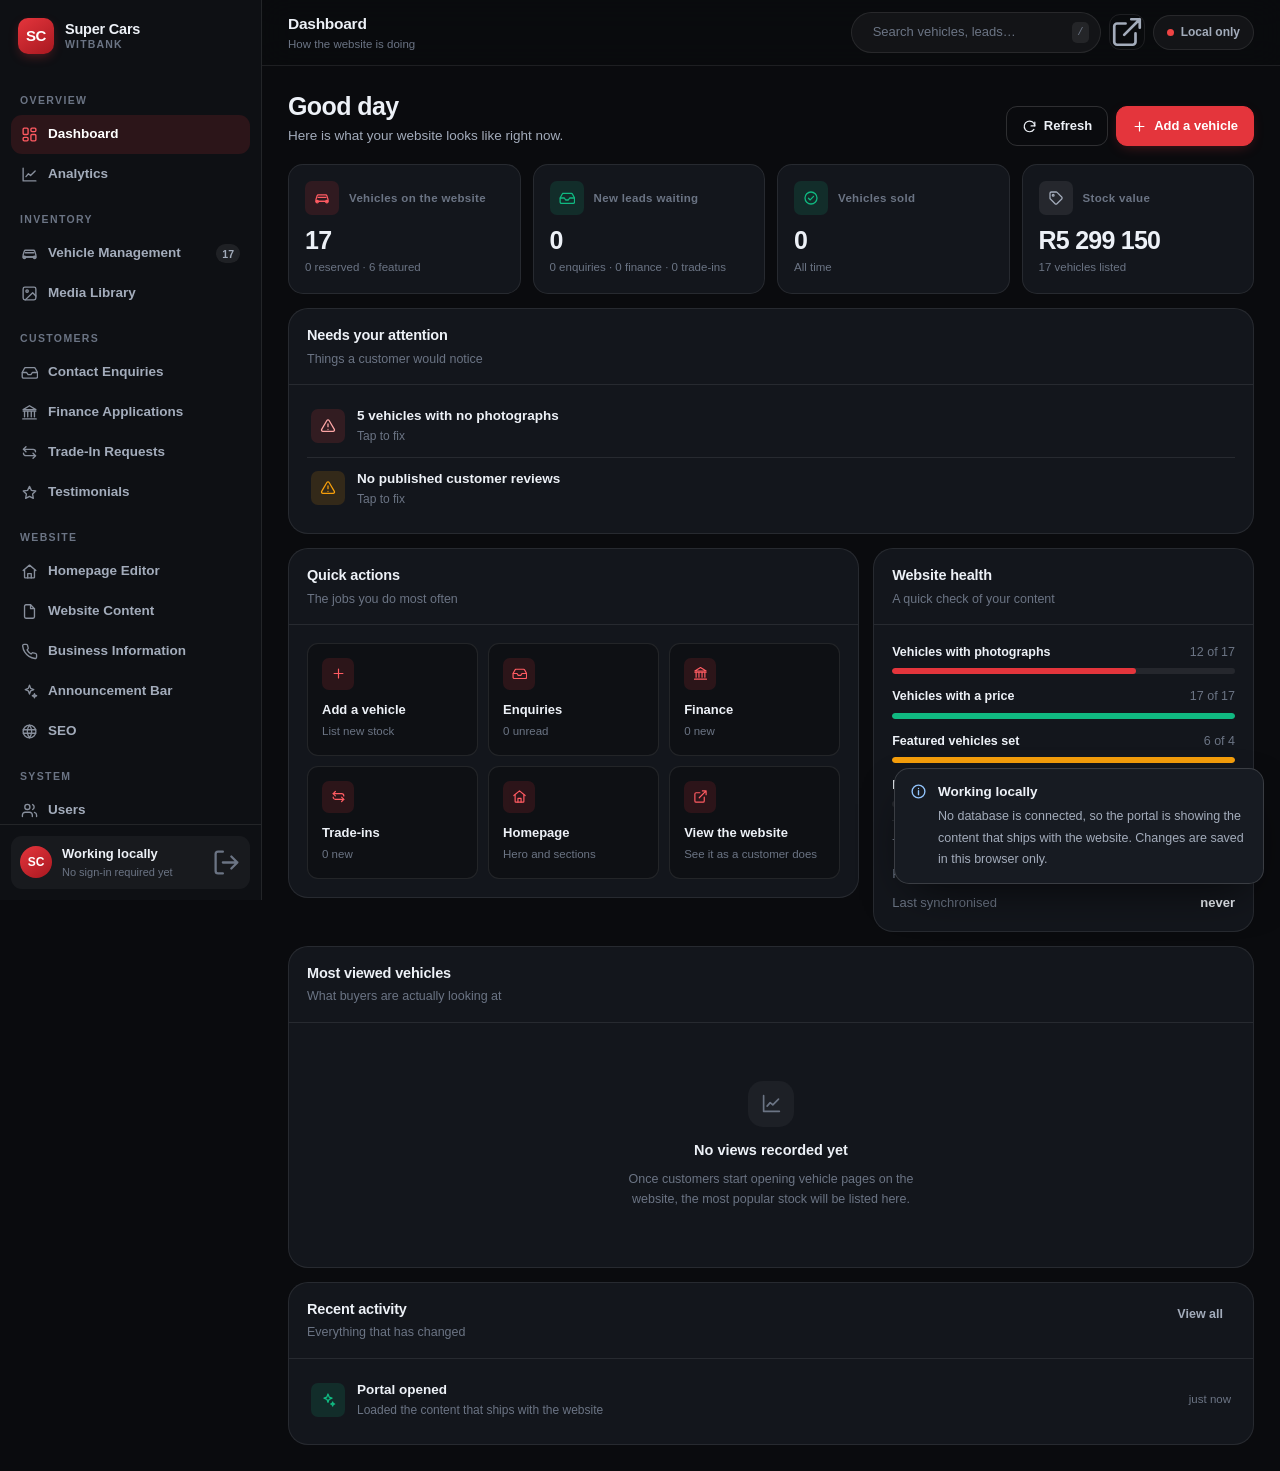
==== commit 5781b2ca: "Premium UI pass, and every new section wired to the CMS Website   Hero rebuilt: layered dark ground," ====
--- a/portal/index.html
+++ b/portal/index.html
@@ -1055,7 +1055,7 @@
 };
 
 /* The settings documents. Each is one row in site_settings. */
-const SETTINGS_KEYS = ['homepage','about','finance','sell','business','navigation','footer','legal','seo'];
+const SETTINGS_KEYS = ['homepage','about','finance','sell','business','navigation','footer','legal','seo','announce'];
 
 const Cloud = {
   SES:'sc_portal_session', Q:'sc_portal_queue', CACHE:'sc_portal_cache',
@@ -1356,7 +1356,7 @@
       vehicles:[], testimonials:[], enquiries:[], financeApps:[], tradeins:[],
       media:[], users:[], activity:[], views:[],
       homepage:{}, about:{}, finance:{}, sell:{},
-      business:{}, navigation:{}, footer:{}, legal:{}, seo:{},
+      business:{}, navigation:{}, footer:{}, legal:{}, seo:{}, announce:{},
       meta:{ lastSaved:0 }
     };
   },
@@ -4201,25 +4201,35 @@
 
 /* ==================================================================
    MODULE  ·  Homepage Editor
-   Every string, every count and every switch here renders on the home
-   page. Nothing on that page is hardcoded.
+   Every string, count, icon and switch on this page renders on the
+   home page. Nothing on that page is hardcoded.
    ================================================================== */
 Portal.register({
-  id:'homepage', title:'Homepage Editor', sub:'Hero, sections and copy', icon:'home',
+  id:'homepage', title:'Homepage Editor', sub:'Every section of the home page', icon:'home',
   group:'Website', instant:true,
   state:{ tab:'hero' },
+
+  /* Which repeaters appear on which tab, in the order they are rendered.
+     bindMulti pairs them up with their arrays by position. */
+  reps:{
+    trust:['trust'], figures:['stats'], listings:['categories'],
+    process:['process'], promise:['promises','why'], questions:['faq']
+  },
 
   render(){
     const d = Store.doc('homepage');
     if(!d.sections) d.sections = {};
-    const s = this.state;
-    const secs = d.sections;
-
-    const tabs = [['hero','Hero'],['stats','Figures'],['sections','Sections'],
-                  ['why','Why buy from us'],['copy','Panels'],['switches','Show or hide']];
+    const s = this.state, secs = d.sections;
+
+    const tabs = [
+      ['hero','Hero'],['trust','Trust badges'],['figures','Figures'],
+      ['listings','Stock sections'],['process','How it works'],
+      ['promise','Promise and reasons'],['questions','Questions'],
+      ['panels','Panels'],['switches','Show or hide']
+    ];
 
     return `
-    ${H.head('Homepage Editor','Everything on the home page, in the order it appears.',`
+    ${H.head('Homepage Editor','Everything on the home page, in the order a visitor meets it.',`
       <button class="btn" data-act="preview">${ICON.ext} View the page</button>`)}
 
     <div class="card" style="margin-bottom:14px"><div class="card-b">
@@ -4230,57 +4240,136 @@
     <div data-hp>${pane()}</div>`;
 
     function pane(){
-      if(s.tab === 'hero') return H.card('The hero','The first thing a visitor sees',`
-        <div class="grid" style="gap:13px">
-          ${H.field('Small badge above the heading',H.input('heroBadge',d.heroBadge,''),
-            'Leave blank to hide it.')}
-          ${H.field('Heading',H.input('heroTitle',d.heroTitle,'Quality pre-owned vehicles.'))}
-          ${H.field('Second line, in red',H.input('heroTitleAccent',d.heroTitleAccent,'Priced to move.'),
-            'Shown underneath the heading in your brand red. Leave blank for a single line.')}
-          ${H.field('Introduction',H.ta('heroSubtitle',d.heroSubtitle,'',3))}
-          <div class="sep"></div>
-          <div class="f2">
-            ${H.field('Main button',H.input('ctaPrimary.text',(d.ctaPrimary||{}).text,'Browse our stock'))}
-            ${H.field('Main button link',H.input('ctaPrimary.link',(d.ctaPrimary||{}).link,'inventory.html'))}
-          </div>
-          <div class="f2">
-            ${H.field('Second button',H.input('ctaSecondary.text',(d.ctaSecondary||{}).text,'Get finance'))}
-            ${H.field('Second button link',H.input('ctaSecondary.link',(d.ctaSecondary||{}).link,'finance.html'))}
-          </div>
-          <div class="sep"></div>
-          ${H.toggleCard('searchEnabled',d.searchEnabled !== false,'Search panel',
-            'The make, body and price search beside the hero','ok','search')}
-          ${H.field('Search box placeholder',H.input('searchPlaceholder',d.searchPlaceholder,''))}
-        </div>`);
-
-      if(s.tab === 'stats') return H.card('Headline figures','The four numbers under the hero',`
+      /* ---------------------------------------------------------- hero -- */
+      if(s.tab === 'hero') return `
+        <div class="grid" style="gap:14px">
+          ${H.card('The heading','The first thing a visitor reads',`
+            <div class="grid" style="gap:13px">
+              ${H.field('Small badge above the heading',H.input('heroBadge',d.heroBadge,''),
+                'Sits in a glass pill with a pulsing dot. Leave blank to hide it.')}
+              ${H.field('Heading',H.input('heroTitle',d.heroTitle,'Quality pre-owned vehicles.'))}
+              ${H.field('Second line, in red',H.input('heroTitleAccent',d.heroTitleAccent,'Priced to move.'),
+                'Shown underneath in your brand colour. Leave blank for a single line.')}
+              ${H.field('Introduction',H.ta('heroSubtitle',d.heroSubtitle,'',3))}
+            </div>`)}
+
+          ${H.card('Background','',`
+            <div class="grid" style="gap:13px">
+              <p class="hint">The hero has a layered dark background with a slow moving glow
+              built in. A photograph is optional and sits behind that glow at low opacity, so
+              a busy picture still reads as a background rather than fighting the text.</p>
+              <div class="sp" style="align-items:flex-end">
+                ${d.heroPhoto
+                  ? `<div style="width:120px;height:70px;border-radius:9px;overflow:hidden;background:var(--raise-2)">
+                       <img src="${U.esc(d.heroPhoto)}" alt="" style="width:100%;height:100%;object-fit:cover">
+                     </div>`
+                  : `<div style="width:120px;height:70px;border-radius:9px;background:var(--raise-2);
+                       display:grid;place-items:center;color:var(--text-3)">${ICON.image}</div>`}
+                <button class="btn btn-sm" data-hero-pic>${ICON.upload} ${d.heroPhoto?'Replace':'Upload a photograph'}</button>
+                ${d.heroPhoto?'<button class="btn btn-sm btn-ghost" data-hero-nopic>Remove</button>':''}
+                <input type="file" accept="image/*" hidden data-hero-file>
+              </div>
+              ${H.field('Or paste a link',H.input('heroPhoto',d.heroPhoto,''))}
+            </div>`)}
+
+          ${H.card('Buttons','',`
+            <div class="grid" style="gap:13px">
+              <div class="f2">
+                ${H.field('Main button',H.input('ctaPrimary.text',(d.ctaPrimary||{}).text,'Browse our stock'))}
+                ${H.field('Main button link',H.input('ctaPrimary.link',(d.ctaPrimary||{}).link,'inventory.html'))}
+              </div>
+              <div class="f2">
+                ${H.field('Second button',H.input('ctaSecondary.text',(d.ctaSecondary||{}).text,'Get finance'))}
+                ${H.field('Second button link',H.input('ctaSecondary.link',(d.ctaSecondary||{}).link,'finance.html'))}
+              </div>
+            </div>`)}
+
+          ${H.card('Search panel','The make, body and price search beside the heading',`
+            ${H.field('Placeholder text',H.input('searchPlaceholder',d.searchPlaceholder,''))}
+            <p class="hint" style="margin-top:11px">The makes, body types and price bands it offers
+            are built from your live stock, so a customer can never pick a filter that returns
+            nothing. Switch the whole panel off under Show or hide.</p>`)}
+        </div>`;
+
+      /* --------------------------------------------------------- trust -- */
+      if(s.tab === 'trust') return H.card('Trust badges',
+        'The glass pills under the hero. Keep them to four; more and none of them land.',`
+        ${H.repeater({
+          label:'Badge', items:d.trust||[],
+          fields:[
+            {k:'icon', label:'Icon', type:'select',
+             opts:['award','star','shield','bank','check','clock2','handshake','sparkle','car','key']},
+            {k:'value',label:'The bold part',ph:'25+'},
+            {k:'label',label:'The rest',ph:'Years on Watermeyer Street'}
+          ]
+        })}`);
+
+      /* ------------------------------------------------------- figures -- */
+      if(s.tab === 'figures') return H.card('Headline figures',
+        'The four numbers in the band under the hero. They count up as they come into view.',`
         <div class="note info" style="margin-bottom:14px">${ICON.info}
-          <div>Type <b>auto</b> as the value and the website counts your live stock itself,
-          so that figure can never go stale.</div></div>
+          <div>Type <b>auto</b> as the value and the website counts your live stock itself, so
+          that figure can never go stale. A value like <b>25+</b> or <b>4.8</b> animates the
+          number and keeps the suffix.</div></div>
         ${H.repeater({
           label:'Figure', items:d.stats||[],
           fields:[
             {k:'value',label:'Value',ph:'25+ or 4.8 or auto'},
             {k:'label',label:'Label',ph:'Years in business'},
-            {k:'sub',label:'Small text underneath',ph:'Serving eMalahleni'}
+            {k:'sub',  label:'Small text underneath',ph:'Serving eMalahleni'}
           ]
         })}`);
 
-      if(s.tab === 'sections') return `
+      /* ------------------------------------------------------ listings -- */
+      if(s.tab === 'listings') return `
         <div class="grid" style="gap:14px">
           ${H.card('Featured stock','The hand-picked row near the top',`
             <div class="grid" style="gap:13px">
               ${H.field('Heading',H.input('featuredTitle',d.featuredTitle,''))}
               ${H.field('Sub-heading',H.input('featuredSub',d.featuredSub,''))}
               ${H.field('How many to show',H.input('featuredCount',d.featuredCount,'4','number'),
-                'Mark a vehicle as Featured in Vehicle Management to put it here. If nothing is featured, the newest stock is shown instead.')}
+                'Mark a vehicle Featured in Vehicle Management to put it here. With nothing featured, the newest stock is shown instead.')}
             </div>`)}
-          ${H.card('Latest arrivals','The newest stock',`
+
+          ${H.card('Latest arrivals','',`
             <div class="grid" style="gap:13px">
               ${H.field('Heading',H.input('latestTitle',d.latestTitle,''))}
               ${H.field('Sub-heading',H.input('latestSub',d.latestSub,''))}
               ${H.field('How many to show',H.input('latestCount',d.latestCount,'6','number'))}
             </div>`)}
+
+          ${H.card('Recently sold','Proof that stock moves. Hides itself until something is marked sold.',`
+            <div class="grid" style="gap:13px">
+              ${H.field('Heading',H.input('soldTitle',d.soldTitle,''))}
+              ${H.field('Sub-heading',H.input('soldSub',d.soldSub,''))}
+              ${H.field('How many to show',H.input('soldCount',d.soldCount,'4','number'))}
+            </div>`)}
+
+          ${H.card('Marques','The badge tiles. Built from your live stock, so a make appears the day one arrives.',`
+            <div class="grid" style="gap:13px">
+              ${H.field('Heading',H.input('makesTitle',d.makesTitle,''))}
+              ${H.field('Sub-heading',H.input('makesSub',d.makesSub,''))}
+              <p class="hint">Without a logo the make is shown as a wordmark, which is legible and
+              honest. Add a logo per make only if you have a clean transparent PNG of it.</p>
+              <div class="grid" style="gap:9px">
+                ${(()=>{
+                  const makes = [...new Set(Store.list('vehicles')
+                    .filter(v=>!v.archived && !v.sold && v.make).map(v=>v.make))].sort();
+                  if(!makes.length) return '<p class="hint">No stock yet, so there are no marques to show.</p>';
+                  const logos = d.makeLogos||{};
+                  return makes.map(m=>`
+                    <div class="toggle-card">
+                      ${logos[m]
+                        ? `<img src="${U.esc(logos[m])}" alt="" style="width:44px;height:28px;object-fit:contain">`
+                        : `<div class="li-ic">${ICON.car}</div>`}
+                      <div><b style="font-size:13px">${U.esc(m)}</b></div>
+                      <input class="inp" data-logo="${U.esc(m)}" value="${U.esc(logos[m]||'')}"
+                             placeholder="Logo link, optional" style="max-width:280px">
+                    </div>`).join('');
+                })()}
+              </div>
+            </div>`)}
+
           ${H.card('Body types','The tiles a visitor taps to filter the stock list',`
             <div class="grid" style="gap:13px">
               ${H.field('Heading',H.input('categoriesTitle',d.categoriesTitle,''))}
@@ -4291,64 +4380,150 @@
                 label:'Tile', items:d.categories||[],
                 fields:[
                   {k:'label',label:'Shown as',ph:'Bakkies'},
-                  {k:'body',label:'Body type it filters by',type:'select',opts:BODIES}
+                  {k:'body', label:'Body type it filters by',type:'select',opts:BODIES}
                 ]
               })}
             </div>`)}
-          ${H.card('Reviews','The row of customer reviews',`
+        </div>`;
+
+      /* ------------------------------------------------------- process -- */
+      if(s.tab === 'process') return H.card('How buying works',
+        'The numbered steps. Four works best; the row wraps awkwardly at five.',`
+        <div class="grid" style="gap:13px">
+          ${H.field('Heading',H.input('processTitle',d.processTitle,''))}
+          ${H.field('Sub-heading',H.input('processSub',d.processSub,''))}
+          ${H.repeater({
+            label:'Step', items:d.process||[],
+            fields:[
+              {k:'icon', label:'Icon', type:'select',
+               opts:['search','key','bank','handshake','check','car','doc','clock2','shield','swap']},
+              {k:'title',label:'Heading',ph:'Find the car'},
+              {k:'text', label:'Text',type:'textarea',rows:2}
+            ]
+          })}
+        </div>`);
+
+      /* ------------------------------------------------------- promise -- */
+      if(s.tab === 'promise') return `
+        <div class="grid" style="gap:14px">
+          ${H.card('What you get from us','The promises block',`
+            <div class="grid" style="gap:13px">
+              ${H.field('Heading',H.input('promiseTitle',d.promiseTitle,''))}
+              ${H.field('Sub-heading',H.input('promiseSub',d.promiseSub,''))}
+              ${H.repeater({
+                label:'Promise', items:d.promises||[],
+                fields:[
+                  {k:'icon', label:'Icon', type:'select',
+                   opts:['shield','doc','swap','phone','check','award','handshake','clock2','bank']},
+                  {k:'title',label:'Heading'},
+                  {k:'text', label:'Text',type:'textarea',rows:2}
+                ]
+              })}
+            </div>`)}
+
+          ${H.card('Why buy from us','The four reasons further down',`
+            <div class="grid" style="gap:13px">
+              ${H.field('Heading',H.input('whyTitle',d.whyTitle,''))}
+              ${H.field('Sub-heading',H.input('whySub',d.whySub,''))}
+              ${H.repeater({
+                label:'Reason', items:d.why||[],
+                fields:[
+                  {k:'icon', label:'Icon', type:'select',
+                   opts:['shield','bank','swap','star','check','car','key','clock2','award']},
+                  {k:'title',label:'Heading'},
+                  {k:'text', label:'Text',type:'textarea',rows:2}
+                ]
+              })}
+            </div>`)}
+        </div>`;
+
+      /* ----------------------------------------------------- questions -- */
+      if(s.tab === 'questions') return H.card('Questions we get asked',
+        'The accordion near the bottom. Also published as structured data, so these can appear directly in Google.',`
+        <div class="grid" style="gap:13px">
+          ${H.field('Heading',H.input('faqTitle',d.faqTitle,''))}
+          ${H.field('Sub-heading',H.input('faqSub',d.faqSub,''))}
+          ${H.repeater({
+            label:'Question', items:d.faq||[],
+            fields:[
+              {k:'q',label:'Question',ph:'Do you take trade-ins?'},
+              {k:'a',label:'Answer',type:'textarea',rows:3}
+            ]
+          })}
+        </div>`);
+
+      /* -------------------------------------------------------- panels -- */
+      if(s.tab === 'panels') return `
+        <div class="grid" style="gap:14px">
+          ${panel('About preview','aboutTitle','aboutText','aboutCta')}
+          ${panel('Finance panel','financeTitle','financeText','financeCta')}
+          ${panel('Trade-in panel','tradeinTitle','tradeinText','tradeinCta')}
+
+          ${H.card('Timeline','',`
+            <div class="grid" style="gap:13px">
+              ${H.field('Heading',H.input('timelineTitle',d.timelineTitle,''))}
+              ${H.field('Sub-heading',H.input('timelineSub',d.timelineSub,''))}
+              <p class="hint">The milestones themselves are the ones on the About page, edited under
+              Website Content. The story is written once and told in both places.</p>
+            </div>`)}
+
+          ${H.card('Closing banner','The last thing before the contact block',`
+            <div class="grid" style="gap:13px">
+              ${H.field('Heading',H.input('bannerTitle',d.bannerTitle,''))}
+              ${H.field('Text',H.ta('bannerText',d.bannerText,'',2))}
+              <div class="f2">
+                ${H.field('Main button',H.input('bannerCta.text',(d.bannerCta||{}).text,''))}
+                ${H.field('Main button link',H.input('bannerCta.link',(d.bannerCta||{}).link,''))}
+              </div>
+              <div class="f2">
+                ${H.field('Second button',H.input('bannerCta2.text',(d.bannerCta2||{}).text,''))}
+                ${H.field('Second button link',H.input('bannerCta2.link',(d.bannerCta2||{}).link,''))}
+              </div>
+            </div>`)}
+
+          ${H.card('Reviews row','',`
             <div class="grid" style="gap:13px">
               ${H.field('Heading',H.input('testimonialsTitle',d.testimonialsTitle,''))}
               ${H.field('Sub-heading',H.input('testimonialsSub',d.testimonialsSub,''))}
               ${H.field('How many to show',H.input('testimonialsCount',d.testimonialsCount,'3','number'),
-                'If nothing is published in Testimonials, this whole section hides itself.')}
+                'With nothing published in Testimonials this whole section hides itself.')}
             </div>`)}
-        </div>`;
-
-      if(s.tab === 'why') return H.card('Why buy from us','The four reasons block',`
-        <div class="grid" style="gap:13px">
-          ${H.field('Heading',H.input('whyTitle',d.whyTitle,''))}
-          ${H.field('Sub-heading',H.input('whySub',d.whySub,''))}
-          ${H.repeater({
-            label:'Reason', items:d.why||[],
-            fields:[
-              {k:'icon',label:'Icon',type:'select',opts:['shield','bank','swap','star','check','car','key','clock']},
-              {k:'title',label:'Heading',ph:'Every car checked'},
-              {k:'text',label:'Text',type:'textarea',rows:2}
-            ]
-          })}
-        </div>`);
-
-      if(s.tab === 'copy') return `
-        <div class="grid" style="gap:14px">
-          ${panel('About preview','aboutTitle','aboutText','aboutCta')}
-          ${panel('Finance panel','financeTitle','financeText','financeCta')}
-          ${panel('Trade-in panel','tradeinTitle','tradeinText','tradeinCta')}
+
           ${H.card('Contact panel','The block above the map',`
             <div class="grid" style="gap:13px">
               ${H.field('Heading',H.input('contactTitle',d.contactTitle,''))}
               ${H.field('Text',H.ta('contactText',d.contactText,'',2))}
-              <p class="hint">The address, telephone numbers and opening hours in this panel come
-              from Business Information, so they are only ever typed once.</p>
+              <p class="hint">The address, numbers and opening hours in this panel come from
+              Business Information, so they are only ever typed once.</p>
             </div>`)}
         </div>`;
 
-      /* switches */
+      /* ------------------------------------------------------ switches -- */
       const rows = [
         ['hero','The hero','Heading, introduction and buttons'],
-        ['search','Search panel','Beside the hero'],
-        ['stats','Headline figures','The four numbers'],
+        ['search','Search panel','Beside the heading'],
+        ['trust','Trust badges','The glass pills under the hero'],
+        ['stats','Headline figures','The counting number band'],
         ['featured','Featured stock','Hand-picked vehicles'],
-        ['finance','Finance panel','The dark finance call to action'],
+        ['makes','Marques','The badge tiles'],
+        ['process','How buying works','The numbered steps'],
+        ['finance','Finance panel','Dark call to action'],
         ['latest','Latest arrivals','Newest stock'],
         ['categories','Body types','The filter tiles'],
+        ['promise','What you get','The promises block'],
         ['why','Why buy from us','The four reasons'],
+        ['timeline','Timeline','Milestones since 1999'],
         ['testimonials','Reviews','Customer reviews'],
+        ['sold','Recently sold','Cars that have moved'],
         ['about','About preview','With your Google rating'],
         ['tradein','Trade-in panel','Sell your car call to action'],
+        ['faq','Questions','The accordion'],
+        ['banner','Closing banner','The last call to action'],
         ['contact','Contact panel','Address, hours and numbers'],
         ['map','Map','Google map of the dealership']
       ];
-      return H.card('Show or hide sections','Switch a section off and it leaves the page entirely',`
+      return H.card('Show or hide sections',
+        'Switch a section off and it leaves the page entirely rather than being hidden.',`
         <div class="grid" style="gap:9px">
           ${rows.map(([k,l,sub])=>
             H.toggleCard('sections.'+k, secs[k] !== false, l, sub,
@@ -4377,8 +4552,13 @@
     U.on(root,'click','[data-tab]',(e,b)=>{ s.tab = b.dataset.tab; Router.refresh(); });
     U.on(root,'click','[data-act="preview"]',()=>window.open(WEBSITE_URL,'_blank','noopener'));
 
+    const save = ()=>{
+      Store.saveDoc('homepage');
+      Store.log('Homepage edited','The home page has been updated','home');
+    };
+
     /* Dotted keys such as ctaPrimary.text and sections.hero write into the
-       nested object rather than creating a literal key with a full stop. */
+       nested object rather than creating a key with a full stop in it. */
     H.bind(root,(k,v)=>{
       if(k.indexOf('.') > -1){
         const [a,b] = k.split('.');
@@ -4387,19 +4567,51 @@
       }else{
         d[k] = v;
       }
-    },()=>{
-      Store.saveDoc('homepage');
-      Store.log('Homepage edited','The home page has been updated','home');
+    },save);
+
+    /* Per-make logo overrides, keyed by the make itself. */
+    U.on(root,'input','[data-logo]',U.debounce((e,el)=>{
+      if(!d.makeLogos) d.makeLogos = {};
+      const v = el.value.trim();
+      if(v) d.makeLogos[el.dataset.logo] = v;
+      else delete d.makeLogos[el.dataset.logo];
+      save();
+    },480));
+
+    /* Hero photograph. */
+    const file = U.el('[data-hero-file]',root);
+    const pick = U.el('[data-hero-pic]',root);
+    if(pick && file){
+      pick.addEventListener('click',()=>file.click());
+      file.addEventListener('change',U.guard(async()=>{
+        const f = file.files[0];
+        if(!f) return;
+        try{
+          const img = await U.readImage(f,2200,.84);
+          const up = await Cloud.uploadImage('branding',img.dataUrl,'hero');
+          d.heroPhoto = up.url;
+          Store.insert('media',{
+            id:U.id('m'), url:up.url, bucket:up.bucket, path:up.path,
+            name:'Hero background', folder:'hero', kind:'image',
+            bytes:up.bytes, width:img.width, height:img.height
+          });
+          save(); Router.refresh();
+          UI.toast('ok','Hero photograph set','It sits behind the glow on the home page.');
+        }catch(err){ UI.toast('err','That did not upload',err.message); }
+        file.value = '';
+      }));
+    }
+    const drop = U.el('[data-hero-nopic]',root);
+    if(drop) drop.addEventListener('click',()=>{
+      d.heroPhoto = ''; save(); Router.refresh();
+      UI.toast('ok','Photograph removed','The hero uses its built-in background.');
     });
 
-    /* The repeaters on the Figures, Body types and Why tabs. */
-    const arrayKey = { stats:'stats', sections:'categories', why:'why' }[s.tab];
-    if(arrayKey){
-      if(!Array.isArray(d[arrayKey])) d[arrayKey] = [];
-      H.bindRepeater(root,()=>d[arrayKey],()=>{
-        Store.saveDoc('homepage');
-        Store.log('Homepage edited','The home page has been updated','home');
-      },()=>Router.refresh());
+    /* The repeaters on this tab, in the order they were rendered. */
+    const keys = this.reps[s.tab];
+    if(keys){
+      keys.forEach(k=>{ if(!Array.isArray(d[k])) d[k] = []; });
+      bindMulti(root,d,keys,save);
     }
   }
 });
@@ -4947,6 +5159,88 @@
 });
 
 /* ==================================================================
+   MODULE  ·  Announcement Bar
+   The strip above the header on every page. Off unless it is needed,
+   because a banner that is always there stops being read.
+   ================================================================== */
+Portal.register({
+  id:'announce', title:'Announcement Bar', sub:'A strip above the header', icon:'sparkles',
+  group:'Website', instant:true,
+  badge(){ return Store.doc('announce').enabled ? {text:'On',mut:true} : null; },
+
+  render(){
+    const d = Store.doc('announce');
+    const live = d.enabled && d.text;
+
+    return `
+    ${H.head('Announcement Bar','One line across the top of every page.',`
+      <button class="btn" data-act="preview">${ICON.ext} View the website</button>`)}
+
+    <div class="grid" style="gap:14px">
+      ${H.card('Preview','Exactly what a visitor sees',
+        live
+          ? `<div style="background:linear-gradient(96deg,#B01B21,#D42128 45%,#E8564C);color:#fff;
+                 border-radius:var(--r-sm);padding:12px 16px;display:flex;align-items:center;
+                 justify-content:center;gap:11px;font-size:13.5px;font-weight:620;text-align:center">
+               ${ICON[d.icon]||ICON.sparkles}
+               <span>${U.esc(d.text)}${d.link&&d.linkText
+                 ? ` <u style="font-weight:730">${U.esc(d.linkText)}</u>` : ''}</span>
+             </div>
+             <p class="hint" style="margin-top:11px">A visitor who dismisses it is not shown it
+             again for the rest of their visit. Editing the wording brings it back for
+             everyone, including those who dismissed the previous message.</p>`
+          : H.empty('sparkles','Nothing is showing',
+              d.enabled ? 'The bar is switched on but has no wording, so nothing renders.'
+                        : 'The bar is off. Switch it on below when you have something to say.'))}
+
+      ${H.card('The message','',`
+        <div class="grid" style="gap:13px">
+          ${H.toggleCard('enabled',!!d.enabled,'Show the bar',
+            'Turn it off again when the message is stale','ok','globe')}
+          ${H.field('Wording',H.ta('text',d.text,
+            'For example: Closed for the public holiday on Monday. Back Tuesday at 08:00.',2),
+            'One sentence. It has to be readable at a glance on a phone.')}
+          <div class="f3">
+            ${H.field('Icon',H.sel('icon',d.icon||'sparkles',
+              ['sparkles','warn','info','tag','car','clock','phone','bank','star']))}
+            ${H.field('Link text',H.input('linkText',d.linkText,'See the stock'),'Optional.')}
+            ${H.field('Link goes to',H.input('link',d.link,'inventory.html'))}
+          </div>
+        </div>`)}
+
+      ${H.card('What it is for','',`
+        <div class="grid" style="gap:11px">
+          ${[
+            ['A holiday closure','So somebody does not drive to Watermeyer Street on a day you are shut.'],
+            ['A price event','A weekend sale, or a run of cars that has just been reduced.'],
+            ['New stock landing','When a batch arrives and you want it seen before it is listed properly.'],
+            ['Anything urgent','A moved phone number, a road closure outside the gate.']
+          ].map(([a,b])=>`
+            <div class="kv-row" style="align-items:flex-start">
+              <span style="flex:1"><b style="color:var(--text);display:block;font-size:13px">${a}</b>
+              <small style="color:var(--text-3)">${b}</small></span></div>`).join('')}
+        </div>
+        <div class="note warn" style="margin-top:14px">${ICON.warn}
+          <div>Take it down when it stops being true. A banner that is always there is one
+          nobody reads, and it costs you the one time it matters.</div></div>`)}
+    </div>`;
+  },
+
+  mount(root){
+    const d = Store.doc('announce');
+    U.on(root,'click','[data-act="preview"]',()=>window.open(WEBSITE_URL,'_blank','noopener'));
+
+    H.bind(root,(k,v)=>{ d[k] = v; },()=>{
+      Store.saveDoc('announce');
+      Store.log('Announcement bar edited',
+        d.enabled && d.text ? 'Showing: '+String(d.text).slice(0,50) : 'Switched off','sparkles');
+      clearTimeout(Portal.byId.announce._t);
+      Portal.byId.announce._t = setTimeout(()=>Router.refresh(),700);
+    });
+  }
+});
+
+/* ==================================================================
    MODULE  ·  SEO
    One entry per public page, plus the defaults. What is written here is
    what search engines and a shared link show.
@@ -5933,7 +6227,7 @@
      protection: a sales account that typed the address by hand would get
      an empty page rather than data. */
   allowed(mod){
-    if(['homepage','content','business','seo'].indexOf(mod.id) > -1) return Cloud.can('settings');
+    if(['homepage','content','business','seo','announce'].indexOf(mod.id) > -1) return Cloud.can('settings');
     if(mod.id === 'users') return Cloud.role === 'admin';
     return true;
   },
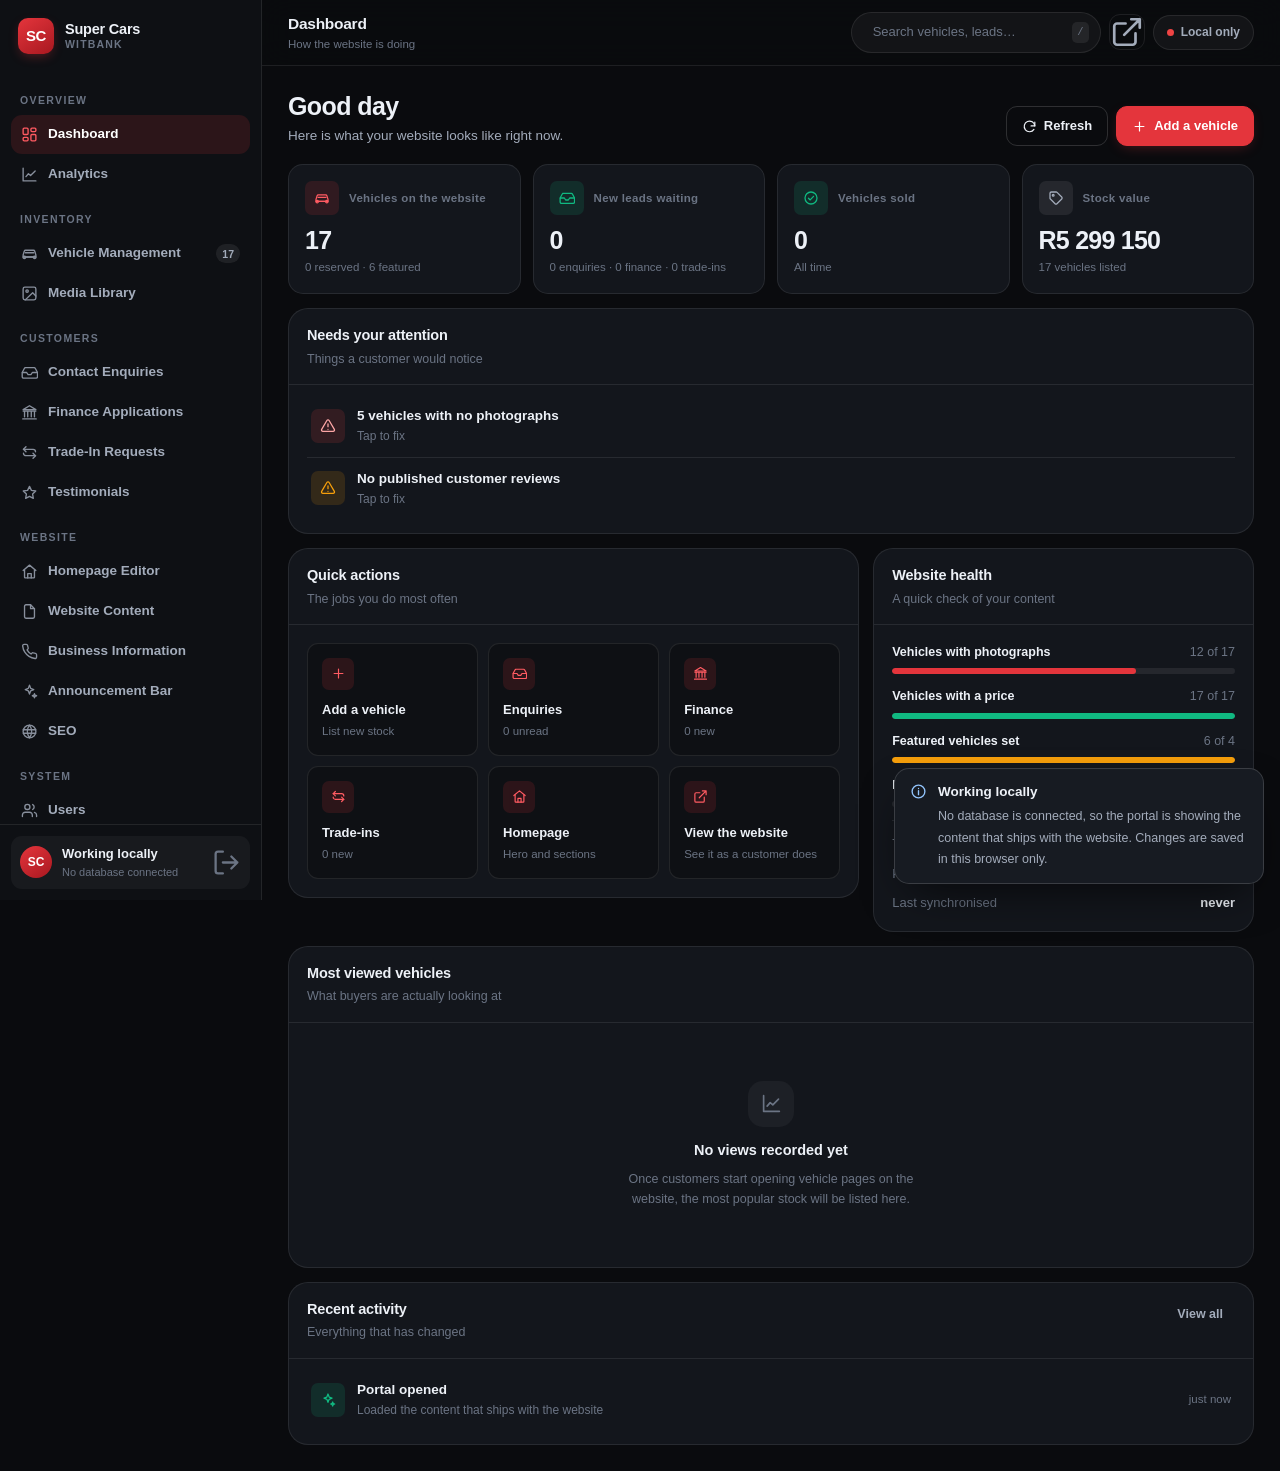
==== commit 6d7a5c2c: "Restore sign-in, and make it switch itself on The portal now locks on the presence of a database rat" ====
--- a/portal/index.html
+++ b/portal/index.html
@@ -74,8 +74,37 @@
 ::-webkit-scrollbar-thumb:hover{background:rgba(255,255,255,.2)}
 @media (prefers-reduced-motion:reduce){*,*::before,*::after{animation-duration:.01ms!important;transition-duration:.01ms!important}}
 
+/* ------------------------------------------------------------ login -- */
+/* Only ever shown when a Supabase project is configured. Without one there
+   is nothing to sign in to, so the portal opens straight onto the dashboard
+   and says plainly that it is running locally. */
+#login{
+  position:fixed;inset:0;z-index:400;display:grid;place-items:center;padding:24px;
+  background:radial-gradient(720px 400px at 50% -10%,rgba(228,53,60,.20),transparent 62%),var(--bg);
+  transition:opacity .35s var(--ease),visibility .35s;
+}
+#login.hide{opacity:0;visibility:hidden;pointer-events:none}
+.login-card{
+  width:min(410px,100%);background:var(--panel);border:1px solid var(--line);
+  border-radius:var(--r-xl);padding:34px 30px;box-shadow:var(--sh-4);
+}
+.login-mark{
+  width:52px;height:52px;border-radius:14px;margin:0 auto 18px;
+  background:linear-gradient(145deg,var(--acc),#A81820);color:#fff;
+  display:grid;place-items:center;font-size:20px;font-weight:850;letter-spacing:-.03em;
+  box-shadow:0 8px 26px -8px var(--acc-glow);
+}
+.login-card h1{font-size:21px;font-weight:780;letter-spacing:-.02em;text-align:center}
+.login-card > p{font-size:13.5px;color:var(--text-2);text-align:center;margin:7px 0 26px}
+.login-err{
+  display:none;margin-bottom:14px;padding:11px 13px;border-radius:var(--r-sm);
+  background:var(--dan-soft);color:#FCA5A5;font-size:13px;line-height:1.5;
+}
+.login-err.on{display:block}
+.login-hint{margin-top:18px;font-size:11.5px;color:var(--text-3);text-align:center}
 /* -------------------------------------------------------------- app -- */
-#app{min-height:100dvh}
+#app{display:none;min-height:100dvh}
+#app.on{display:block}
 
 .sidebar{
   position:fixed;left:0;top:0;bottom:0;width:var(--sbw);z-index:60;
@@ -530,6 +559,34 @@
   animation:shim 1.4s infinite}
 @keyframes shim{100%{transform:translateX(100%)}}
 </style>
+
+<!-- ============================ LOGIN ============================ -->
+<!-- Hidden by default. Shell.boot only reveals it when a Supabase project
+     is configured; with no project there is nothing to sign in to. -->
+<div id="login" class="hide">
+  <div class="login-card">
+    <div class="login-mark">SC</div>
+    <h1>Super Cars Portal</h1>
+    <p>Sign in to manage your website</p>
+    <form id="loginForm" novalidate>
+      <div class="field" style="margin-bottom:13px">
+        <label for="loginEmail">Email address</label>
+        <input class="inp" type="email" id="loginEmail" autocomplete="username"
+               placeholder="you@supercars-witbank.co.za">
+      </div>
+      <div class="field" style="margin-bottom:16px">
+        <label for="loginPass">Password</label>
+        <input class="inp" type="password" id="loginPass" autocomplete="current-password"
+               placeholder="Your password">
+      </div>
+      <div class="login-err" id="loginErr" role="alert"></div>
+      <button class="btn btn-pri btn-lg btn-block" type="submit" id="loginBtn">Sign in</button>
+      <button class="btn btn-ghost btn-block" type="button" id="loginForgot"
+              style="font-size:12.5px;margin-top:8px">Forgot your password?</button>
+    </form>
+    <div class="login-hint">Secured by Supabase Authentication.</div>
+  </div>
+</div>
 
 <!-- ============================== APP ============================= -->
 <div id="app">
@@ -6381,40 +6438,55 @@
     pill.title = Cloud.lastError || 'Everything is reaching the database';
   },
 
-  /* There is no sign-in screen at the moment, so a lost session cannot send
-     anyone back to one. It is reported instead, and the portal carries on
-     against the local copy. Restoring sign-in means restoring this. */
+  /* Sends the portal back to the sign-in screen. Never leaves the app visible
+     without a session behind it.
+
+     With no Supabase project configured there is nothing to sign in to, so
+     the portal stays open in local mode instead and says so. */
   lock(message){
-    Cloud.setSession(null);
-    Cloud.role = LOCAL_ROLE;
-    Shell.paintStatus();
-    if(message) UI.toast('warn','Signed out',message);
+    if(!Cloud.configured){
+      Cloud.role = LOCAL_ROLE;
+      Shell.paintStatus();
+      if(message) UI.toast('warn','Signed out',message);
+      return;
+    }
+    U.el('#app').classList.remove('on');
+    U.el('#login').classList.remove('hide');
+    const err = U.el('#loginErr');
+    if(message){ err.textContent = message; err.classList.add('on'); }
+    const pass = U.el('#loginPass');
+    if(pass) pass.value = '';
   },
 
   async enter(){
-    /* Without a sign-in screen the portal always opens. What changes is where
-       its data comes from and whether edits can leave this browser. */
-    if(Cloud.authed){
+    /* With a project configured, a session is required. Without one the portal
+       opens on the content built into the website and cannot write anywhere,
+       so there is nothing to protect. */
+    if(Cloud.configured){
+      if(!Cloud.authed) return Shell.lock();
+
       const role = await Cloud.whoAmI();
       if(role === null){
         UI.toast('warn','Working offline',
           'Could not reach the database. You are seeing the copy stored on this device.');
       }else if(!role){
-        Cloud.role = LOCAL_ROLE;
-        UI.toast('warn','Not on the staff list',
-          'That account cannot see anything in the database. Working locally instead.');
+        await Cloud.signOut();
+        return Shell.lock('That account is not on the staff list, so it cannot see anything. '+
+          'An administrator needs to add it under Users.');
       }
     }else{
       Cloud.role = LOCAL_ROLE;
     }
 
+    U.el('#login').classList.add('hide');
+    U.el('#app').classList.add('on');
+
     const who = Cloud.email ? Cloud.email.split('@')[0] : 'Local';
-    U.el('#userName').textContent = Cloud.email ? who : 'Working locally';
+    U.el('#userName').textContent = Cloud.authed ? who : 'Working locally';
     U.el('#userRole').textContent = Cloud.authed
       ? ({admin:'Administrator',manager:'Manager',sales:'Sales'}[Cloud.role]||Cloud.role)
-      : 'No sign-in required yet';
-    U.el('#userAvatar').textContent = Cloud.email ? U.initials(who) : 'SC';
-    /* Nothing to sign out of when nobody signed in. */
+      : 'No database connected';
+    U.el('#userAvatar').textContent = Cloud.authed ? U.initials(who) : 'SC';
     U.el('#btnLogout').hidden = !Cloud.authed;
 
     Router.buildNav();
@@ -6458,6 +6530,64 @@
     Cloud.init();
     Store.init();
     Shell.paintStatus();
+
+    /* ---- sign in ---- */
+    /* Wired whether or not a project is configured, because a project can be
+       added without touching this code. */
+    const form = U.el('#loginForm');
+    const err  = U.el('#loginErr');
+    const btn  = U.el('#loginBtn');
+
+    form.addEventListener('submit', async e => {
+      e.preventDefault();
+      const email = U.el('#loginEmail').value.trim();
+      const pass  = U.el('#loginPass').value;
+      err.classList.remove('on');
+
+      if(!email || !pass){
+        err.textContent = 'Please fill in both boxes.';
+        err.classList.add('on');
+        return;
+      }
+      if(!Cloud.configured){
+        err.textContent = 'This portal is not pointed at a Supabase project yet, so there '+
+          'is nothing to sign in to. Fill in PROJECT near the top of the script.';
+        err.classList.add('on');
+        return;
+      }
+
+      btn.setAttribute('aria-busy','true');
+      btn.innerHTML = '<span class="spin"></span>Signing in…';
+      try{
+        await Cloud.signIn(email,pass);
+        await Shell.enter();
+      }catch(ex){
+        /* Supabase deliberately gives the same message for a wrong password and
+           an address that does not exist. Say it plainly rather than guessing
+           which it was. */
+        err.textContent = /invalid login/i.test(ex.message)
+          ? 'That email address and password do not match an account.'
+          : ex.message;
+        err.classList.add('on');
+      }finally{
+        btn.removeAttribute('aria-busy');
+        btn.textContent = 'Sign in';
+      }
+    });
+
+    U.el('#loginForgot').addEventListener('click', async () => {
+      const email = U.el('#loginEmail').value.trim();
+      if(!email){
+        err.textContent = 'Type your email address first, then press this again.';
+        err.classList.add('on');
+        return;
+      }
+      /* The same answer either way, so this can never be used to find out
+         which addresses have accounts. */
+      try{ await Cloud.sendReset(email); }catch(ex){}
+      err.classList.remove('on');
+      UI.toast('ok','Check your email','If that address has an account, a reset link is on its way.');
+    });
 
     /* ---- chrome ---- */
     U.el('#burger').addEventListener('click',Shell.openSidebar);
@@ -6516,10 +6646,11 @@
     });
 
     /* ---- go ---- */
-    /* No sign-in screen for now: the portal opens straight onto the dashboard.
-       Everything auth-related below Cloud is still in place, so putting the
-       screen back is a matter of gating this one call again. */
-    Shell.enter();
+    /* Configured but not signed in means the sign-in screen. Everything else
+       enters directly: either there is a session, or there is no database to
+       protect. */
+    if(!Cloud.configured || Cloud.authed) Shell.enter();
+    else Shell.lock();
   }
 };
 
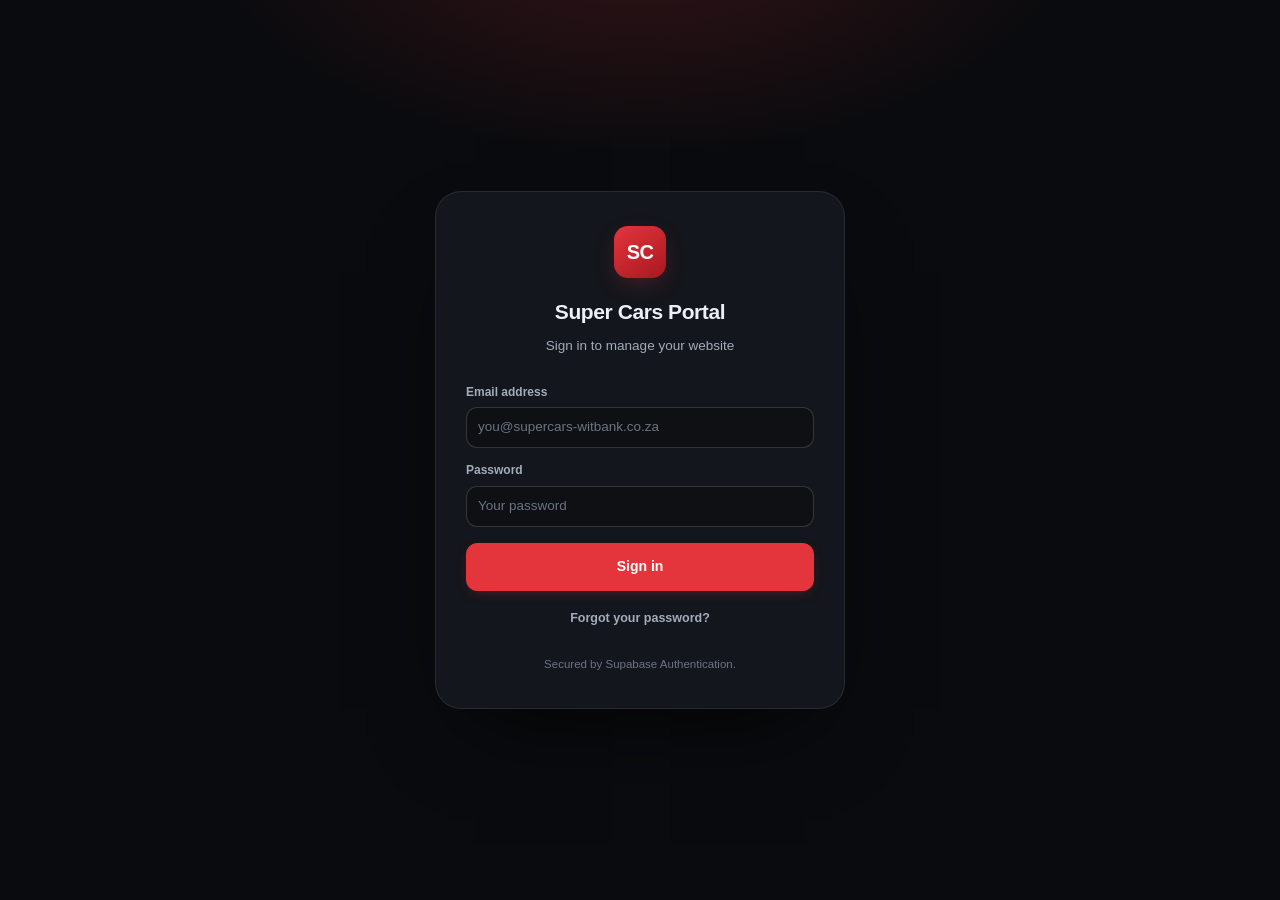
==== commit 16fc68d4: "Fix two schema defects, and point everything at the live project The public views were declared secu" ====
--- a/portal/index.html
+++ b/portal/index.html
@@ -919,8 +919,8 @@
    in client code and is useless without an account listed in portal_users.
    A service_role key must NEVER appear here. */
 const PROJECT = {
-  url:'https://YOUR-PROJECT.supabase.co',
-  key:'YOUR-PUBLISHABLE-KEY'
+  url:'https://gbjuimzlbyznldhhqguc.supabase.co',
+  key:'sb_publishable_jPdPDPbOlcnbTyX-VjlwxA_QL6C7VAL'
 };
 
 const WEBSITE_URL = '../index.html';
